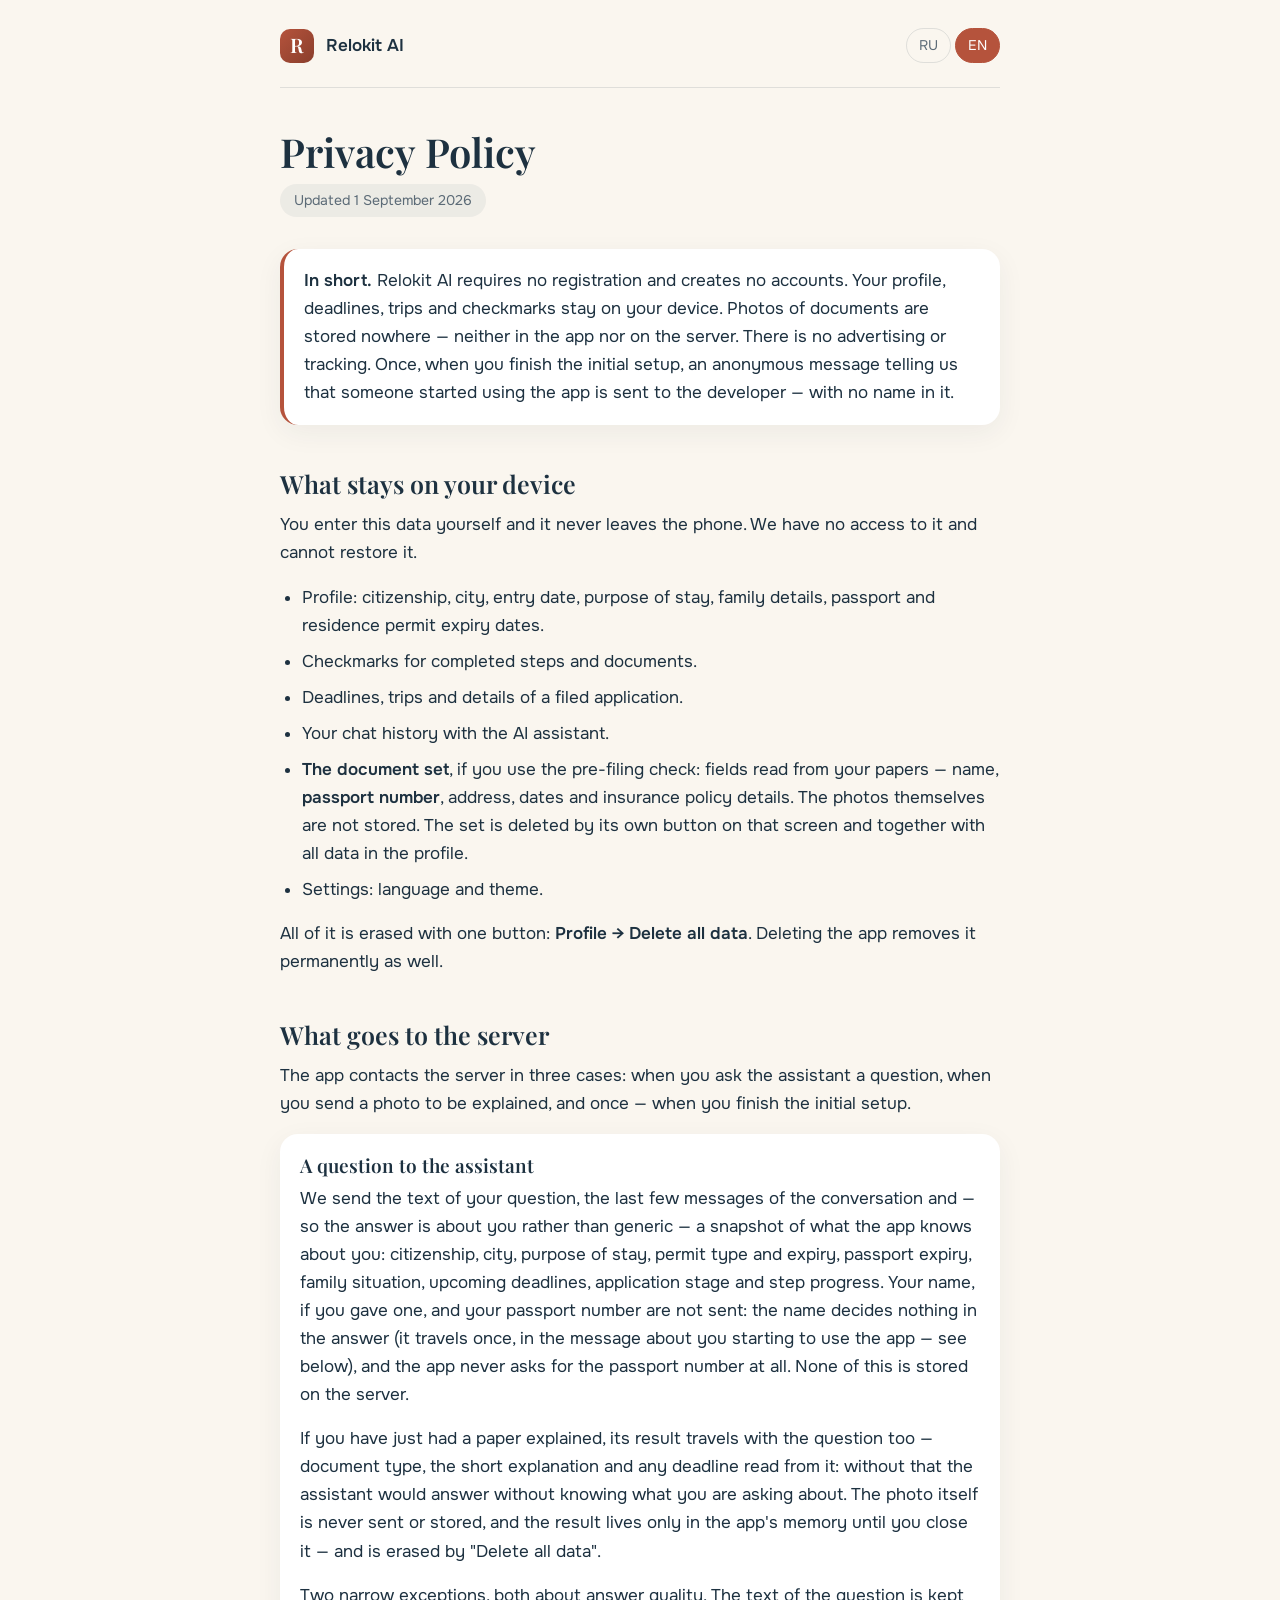
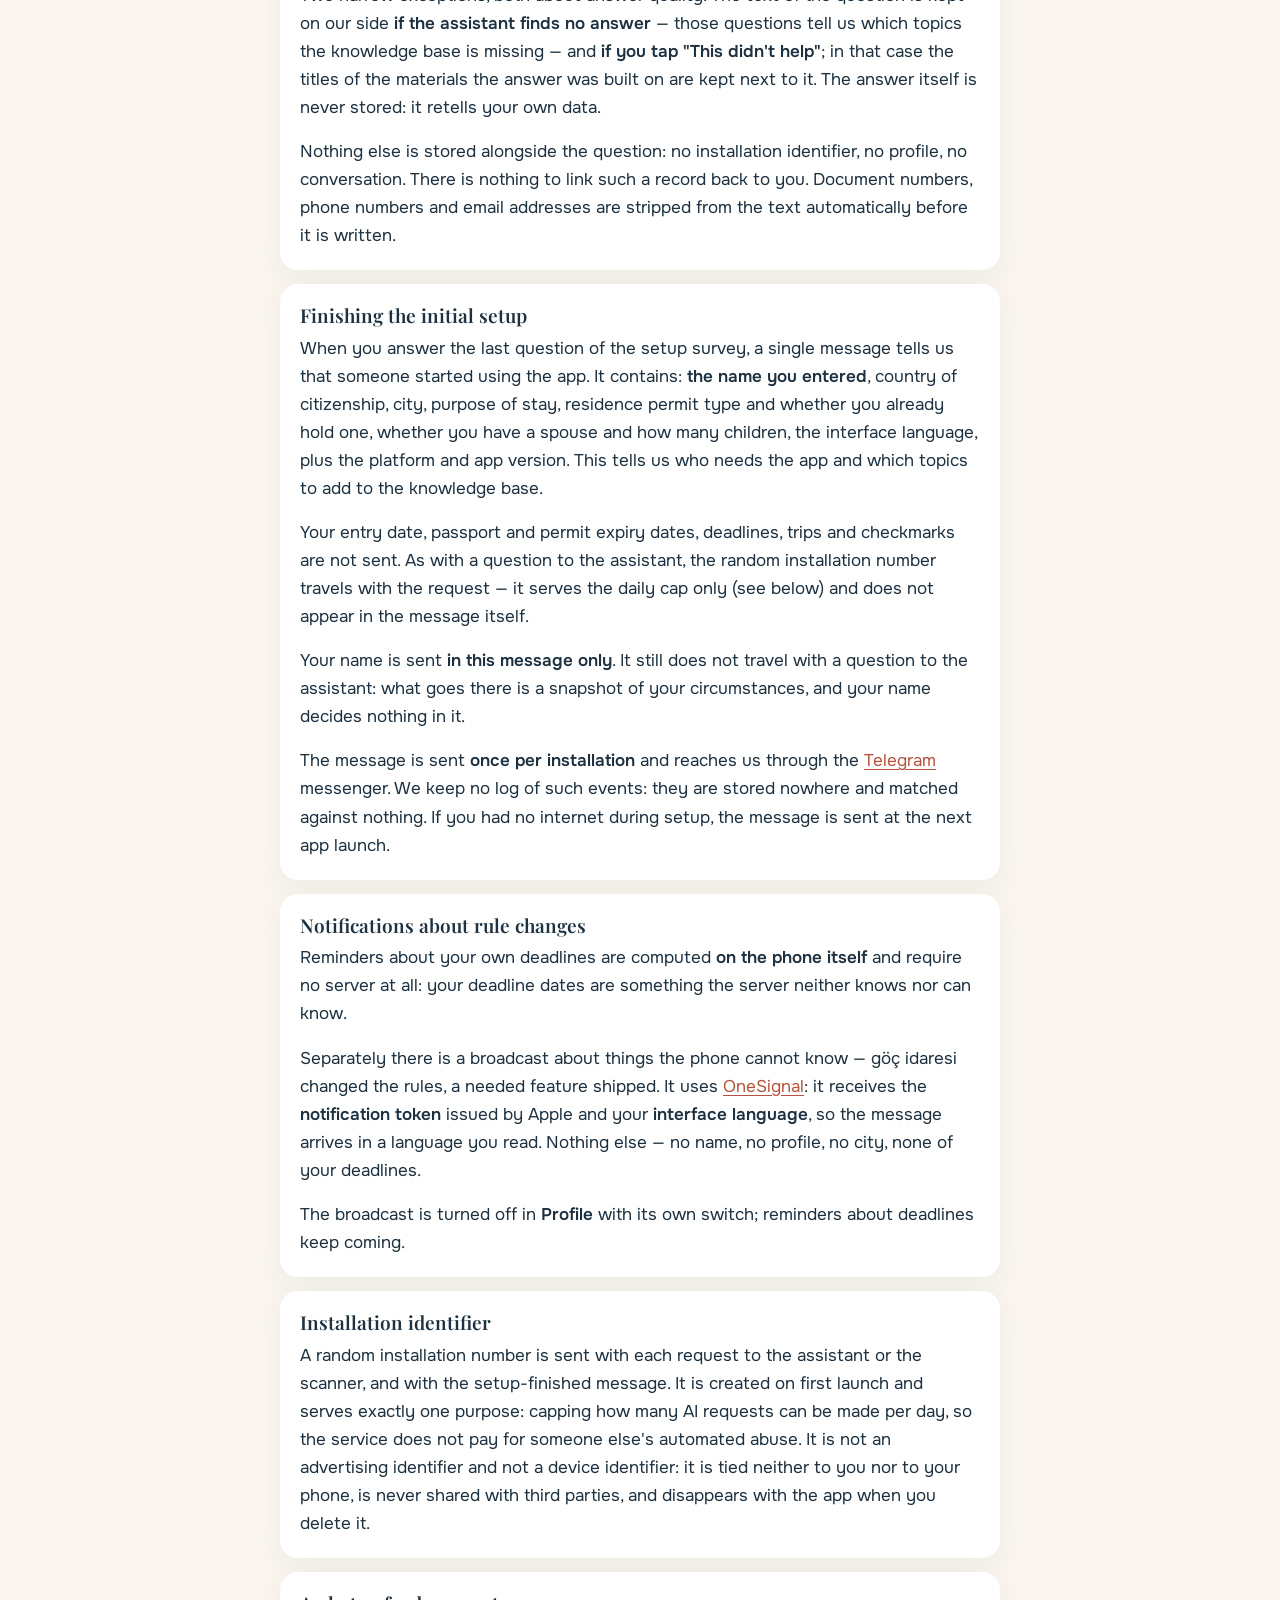
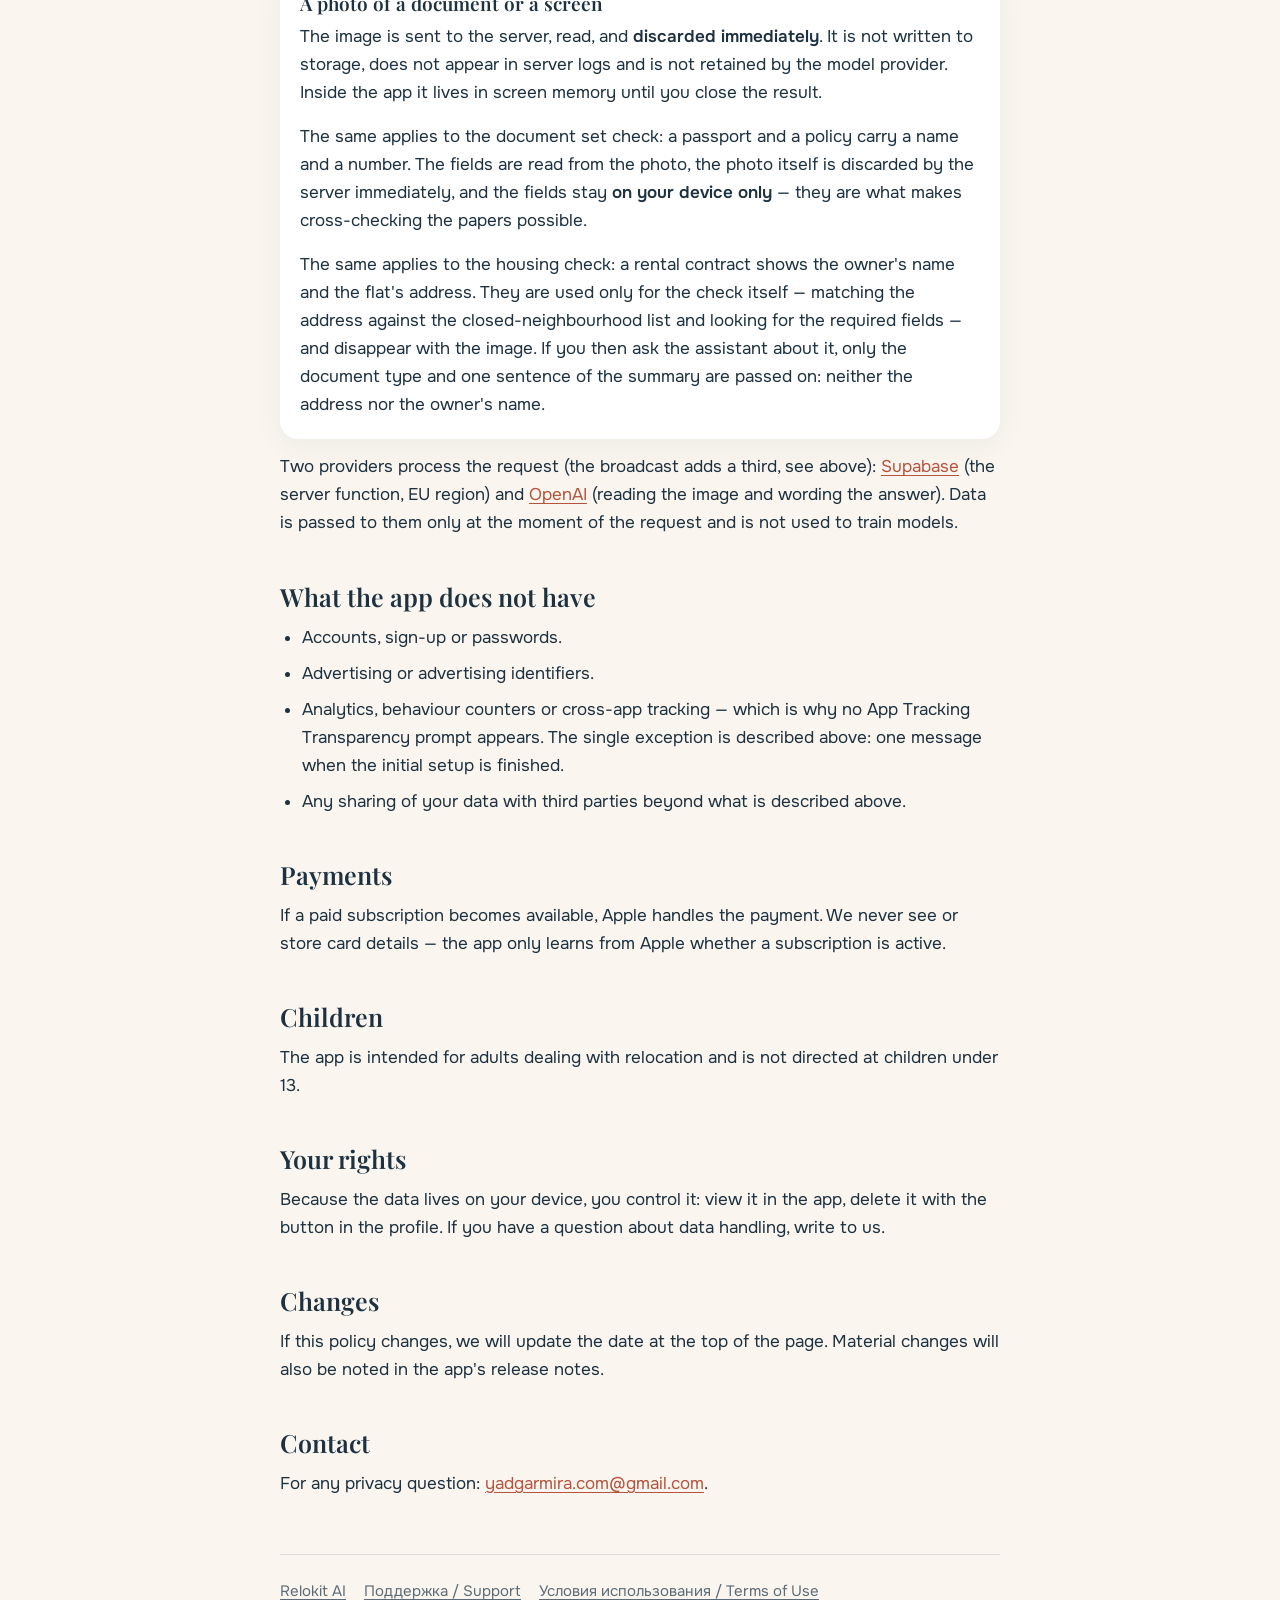
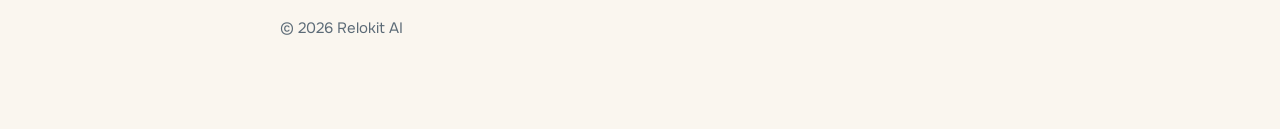
==== privacy.html @ f09b6c4a "Политика: имя уходит в уведомлении о начале пользования Имя добавлено в сообщение о новом пользовате" ====
<!doctype html>
<html lang="ru">
<head>
<meta charset="utf-8">
<meta name="viewport" content="width=device-width, initial-scale=1">
<title>Политика конфиденциальности — Relokit AI</title>
<meta name="description" content="Какие данные собирает Relokit AI, где они хранятся и что происходит с фотографиями документов.">
<meta name="theme-color" content="#b5533c">
<meta property="og:type" content="website">
<meta property="og:title" content="Политика конфиденциальности — Relokit AI">
<meta property="og:description" content="Какие данные собирает Relokit AI и что происходит с фотографиями документов.">
<meta property="og:image" content="https://mirolimdeveloper.github.io/relokit-ai/og-cover.png">
<meta name="twitter:card" content="summary_large_image">
<link rel="icon" href="favicon-32.png" sizes="32x32">
<link rel="apple-touch-icon" href="apple-touch-icon.png">
<link rel="preconnect" href="https://fonts.googleapis.com">
<link rel="preconnect" href="https://fonts.gstatic.com" crossorigin>
<link href="https://fonts.googleapis.com/css2?family=Onest:wght@400;500;600&family=Playfair+Display:wght@500;600&display=swap" rel="stylesheet">
<link rel="stylesheet" href="style.css">
</head>
<body>
<div class="wrap">

<header>
  <a class="brand" href="index.html"><span class="mark">R</span> Relokit AI</a>
  <div class="langs">
    <button type="button" data-lang="ru" aria-pressed="true">RU</button>
    <button type="button" data-lang="en" aria-pressed="false">EN</button>
  </div>
</header>

<main>

<section data-lang="ru" class="active">
  <h1>Политика конфиденциальности</h1>
  <p class="updated">Обновлено 1 сентября 2026 года</p>

  <div class="callout">
    <p><strong>Коротко.</strong> Relokit AI не требует регистрации и не заводит
    аккаунтов. Профиль, сроки, поездки и отметки хранятся только на вашем
    устройстве. Фотографии документов не сохраняются нигде — ни в приложении,
    ни на сервере. Рекламы и трекинга в приложении нет. Один раз, когда вы
    закончили первичную настройку, разработчику уходит обезличенное сообщение
    о том, что приложением начали пользоваться, — без имени.</p>
  </div>

  <h2>Что хранится на устройстве</h2>
  <p>Эти данные вы вводите сами, и они не покидают телефон. Мы не имеем к ним
  доступа и не можем их восстановить.</p>
  <ul>
    <li>Профиль: гражданство, город, дата въезда, цель пребывания, сведения о
    семье, даты окончания паспорта и вида на жительство.</li>
    <li>Отметки выполненных шагов и документов.</li>
    <li>Сроки, поездки и данные о поданном заявлении.</li>
    <li>История переписки с ИИ-ассистентом.</li>
    <li><strong>Досье для проверки комплекта документов</strong>, если вы им
    пользуетесь: поля, прочитанные с ваших бумаг, — имя, <strong>номер
    паспорта</strong>, адрес, даты и сведения о страховом полисе. Сами
    фотографии не сохраняются. Досье удаляется отдельной кнопкой на его
    экране и вместе со всеми данными в профиле.</li>
    <li>Настройки: язык и тема оформления.</li>
  </ul>
  <p>Всё это удаляется одной кнопкой: <strong>Профиль → Удалить все данные</strong>.
  Удаление приложения тоже стирает их безвозвратно.</p>

  <h2>Что уходит на сервер</h2>
  <p>Приложение обращается к серверу в трёх случаях: когда вы сами задаёте
  вопрос ассистенту, когда отправляете фотографию на разбор и один раз — когда
  заканчиваете первичную настройку.</p>

  <div class="card">
    <h3>Вопрос ассистенту</h3>
    <p>Передаются текст вопроса, несколько последних сообщений беседы и —
    чтобы ответ был про вас, а не вообще — снимок того, что приложение о вас
    знает: гражданство, город, цель пребывания, тип и срок вида на жительство,
    срок паспорта, состав семьи, ближайшие сроки, этап заявления и прогресс по
    шагам. Имя, если вы его указали, и номер паспорта не передаются:
    имя ничего не решает в ответе (оно уходит один раз — в сообщении о начале
    пользования, см. ниже), а паспорт приложение не спрашивает вовсе. Ничего
    из перечисленного на сервере не сохраняется.</p>
    <p>Если вы только что разбирали бумагу, вместе с вопросом передаётся и её
    разбор — тип документа, краткое объяснение и прочитанный срок: без этого
    ассистент отвечал бы, не зная, о чём вы спрашиваете. Сама фотография не
    передаётся и нигде не хранится, а разбор живёт только в памяти приложения
    до его закрытия и стирается кнопкой «Удалить все данные».</p>
    <p>Два узких исключения, и оба про качество ответов. Текст вопроса
    сохраняется у нас, <strong>если ассистент не нашёл ответа</strong> — по
    таким вопросам мы понимаем, каких тем не хватает в базе знаний, — и
    <strong>если вы сами нажали «Ответ не помог»</strong>; тогда рядом
    сохраняются названия материалов, на которых ответ был построен. Сам ответ
    не сохраняется никогда: он пересказывает ваши данные.</p>
    <p>Вместе с вопросом не сохраняется <em>ничего</em>: ни идентификатор
    установки, ни ваш профиль, ни беседа. Связать такую запись с вами нечем.
    Номера документов, телефоны и адреса почты вычищаются из текста
    автоматически до записи.</p>
  </div>

  <div class="card">
    <h3>Завершение первичной настройки</h3>
    <p>Когда вы отвечаете на последний вопрос опроса, нам уходит одно
    сообщение о том, что приложением начали пользоваться. В нём: <strong>имя,
    которое вы указали</strong>, страна гражданства, город, цель пребывания,
    тип вида на жительство и есть ли он уже, есть ли супруг и сколько детей,
    язык интерфейса, а также платформа и версия приложения. По этим данным мы
    понимаем, кому приложение нужно и какие темы добавлять в базу знаний.</p>
    <p>Не передаются даты въезда, окончания паспорта и вида на жительство,
    ваши сроки, поездки и отметки. Вместе с сообщением, как и при запросе к
    ассистенту, передаётся случайный номер установки — он нужен только для
    суточного ограничения (см. ниже) и в само сообщение не попадает.</p>
    <p>Имя передаётся <strong>только в этом сообщении</strong>. Вопросу
    ассистенту оно по-прежнему не сопутствует: там уходит снимок ваших
    обстоятельств, и имя в нём ничего не решает.</p>
    <p>Сообщение отправляется <strong>один раз за установку</strong> и
    доставляется нам в мессенджер
    <a href="https://telegram.org/privacy" rel="noopener">Telegram</a>. Журнала
    таких событий мы не ведём: они нигде не сохраняются и ни с чем не
    сопоставляются. Если в момент настройки интернета не было, сообщение уйдёт
    при следующем запуске приложения.</p>
  </div>

  <div class="card">
    <h3>Уведомления о смене правил</h3>
    <p>Напоминания о ваших сроках приложение считает <strong>на самом
    телефоне</strong> и никуда для этого не обращается: даты ваших дедлайнов
    сервер не знает и знать не может.</p>
    <p>Отдельно от них есть рассылка о том, чего телефон знать не может, —
    изменились правила göç idaresi, вышла нужная функция. Для неё используется
    <a href="https://onesignal.com/privacy_policy" rel="noopener">OneSignal</a>:
    ему передаётся <strong>токен уведомлений</strong>, который выдаёт Apple, и
    <strong>язык интерфейса</strong>, чтобы сообщение пришло на понятном вам
    языке. Больше ничего: ни имени, ни профиля, ни города, ни ваших сроков.</p>
    <p>Рассылка выключается в <strong>Профиле</strong> отдельным
    переключателем — напоминания о сроках при этом продолжают приходить.</p>
  </div>

  <div class="card">
    <h3>Идентификатор установки</h3>
    <p>Вместе с запросом к ассистенту или сканеру и с сообщением о завершении
    настройки передаётся случайный номер установки — он создаётся при первом запуске и нужен ровно для одного:
    ограничить число обращений к ИИ в сутки, чтобы сервис не оплачивал чужой
    автоматический перебор. Это не рекламный идентификатор и не идентификатор
    устройства: он не связан ни с вами, ни с телефоном, не передаётся третьим
    лицам и исчезает вместе с приложением при удалении.</p>
  </div>

  <div class="card">
    <h3>Фотография документа или экрана</h3>
    <p>Снимок передаётся на сервер, распознаётся и <strong>сразу
    отбрасывается</strong>. Он не записывается в хранилище, не попадает в
    журналы сервера и не сохраняется у поставщика модели. В приложении снимок
    живёт в памяти экрана до закрытия разбора.</p>
    <p>Это относится и к проверке комплекта документов: на паспорте и полисе
    напечатаны имя и номер. С фотографии считываются поля, сама она
    отбрасывается сервером сразу же, а поля остаются <strong>только на вашем
    устройстве</strong> — они нужны, чтобы сверить бумаги между собой.</p>
    <p>Это относится и к проверке жилья: на договоре аренды видны имя
    собственника и адрес квартиры. Они нужны только для самой проверки — сверки
    адреса со списком закрытых кварталов и поиска обязательных полей — и
    исчезают вместе со снимком. Ассистенту, если вы спросите его после
    проверки, передаётся лишь тип бумаги и одна фраза разбора: ни адреса, ни
    имени собственника там нет.</p>
  </div>

  <p>Обработку выполняют два поставщика (рассылка — третий, см. выше):
  <a href="https://supabase.com/privacy"
  rel="noopener">Supabase</a> (серверная функция, регион ЕС) и
  <a href="https://openai.com/policies/privacy-policy" rel="noopener">OpenAI</a>
  (распознавание и формулировка ответа). Данные передаются им только в момент
  запроса и не используются для обучения моделей.</p>

  <h2>Чего в приложении нет</h2>
  <ul>
    <li>Аккаунтов, регистрации и паролей.</li>
    <li>Рекламы и рекламных идентификаторов.</li>
    <li>Аналитики, счётчиков поведения и трекинга между приложениями — поэтому
    запрос App Tracking Transparency не показывается. Единственное исключение
    описано выше: одно сообщение о завершении первичной настройки.</li>
    <li>Передачи ваших данных третьим лицам в любых иных целях, кроме
    описанных выше.</li>
  </ul>

  <h2>Платежи</h2>
  <p>Если в приложении появится платная подписка, оплату проводит Apple.
  Реквизиты карты мы не видим и не храним — приложение получает от Apple только
  сведения о том, активна подписка или нет.</p>

  <h2>Дети</h2>
  <p>Приложение предназначено для взрослых, решающих вопросы переезда, и не
  адресовано детям младше 13 лет.</p>

  <h2>Ваши права</h2>
  <p>Поскольку данные хранятся на вашем устройстве, вы распоряжаетесь ими
  сами: посмотреть их можно в приложении, удалить — кнопкой в профиле. Если у
  вас есть вопрос об обработке данных, напишите нам.</p>

  <h2>Изменения</h2>
  <p>Если политика изменится, мы обновим дату вверху страницы. Существенные
  изменения будут отмечены в описании обновления приложения.</p>

  <h2>Связь</h2>
  <p>По любым вопросам о конфиденциальности:
  <a href="mailto:yadgarmira.com@gmail.com">yadgarmira.com@gmail.com</a>.</p>
</section>

<section data-lang="en">
  <h1>Privacy Policy</h1>
  <p class="updated">Updated 1 September 2026</p>

  <div class="callout">
    <p><strong>In short.</strong> Relokit AI requires no registration and
    creates no accounts. Your profile, deadlines, trips and checkmarks stay on
    your device. Photos of documents are stored nowhere — neither in the app nor
    on the server. There is no advertising or tracking. Once, when you finish
    the initial setup, an anonymous message telling us that someone started
    using the app is sent to the developer — with no name in it.</p>
  </div>

  <h2>What stays on your device</h2>
  <p>You enter this data yourself and it never leaves the phone. We have no
  access to it and cannot restore it.</p>
  <ul>
    <li>Profile: citizenship, city, entry date, purpose of stay, family details,
    passport and residence permit expiry dates.</li>
    <li>Checkmarks for completed steps and documents.</li>
    <li>Deadlines, trips and details of a filed application.</li>
    <li>Your chat history with the AI assistant.</li>
    <li><strong>The document set</strong>, if you use the pre-filing check:
    fields read from your papers — name, <strong>passport number</strong>,
    address, dates and insurance policy details. The photos themselves are not
    stored. The set is deleted by its own button on that screen and together
    with all data in the profile.</li>
    <li>Settings: language and theme.</li>
  </ul>
  <p>All of it is erased with one button: <strong>Profile → Delete all
  data</strong>. Deleting the app removes it permanently as well.</p>

  <h2>What goes to the server</h2>
  <p>The app contacts the server in three cases: when you ask the assistant a
  question, when you send a photo to be explained, and once — when you finish
  the initial setup.</p>

  <div class="card">
    <h3>A question to the assistant</h3>
    <p>We send the text of your question, the last few messages of the
    conversation and — so the answer is about you rather than generic — a
    snapshot of what the app knows about you: citizenship, city, purpose of
    stay, permit type and expiry, passport expiry, family situation, upcoming
    deadlines, application stage and step progress. Your name, if you gave one, and your passport
    number are not sent: the name decides nothing in the answer (it travels
    once, in the message about you starting to use the app — see below), and
    the app never asks for the passport number at all. None of this
    is stored on the server.</p>
    <p>If you have just had a paper explained, its result travels with the
    question too — document type, the short explanation and any deadline read
    from it: without that the assistant would answer without knowing what you
    are asking about. The photo itself is never sent or stored, and the result
    lives only in the app's memory until you close it — and is erased by
    "Delete all data".</p>
    <p>Two narrow exceptions, both about answer quality. The text of the
    question is kept on our side <strong>if the assistant finds no
    answer</strong> — those questions tell us which topics the knowledge base is
    missing — and <strong>if you tap "This didn't help"</strong>; in that case
    the titles of the materials the answer was built on are kept next to it. The
    answer itself is never stored: it retells your own data.</p>
    <p>Nothing else is stored alongside the question: no installation
    identifier, no profile, no conversation. There is nothing to link such a
    record back to you. Document numbers, phone numbers and email addresses are
    stripped from the text automatically before it is written.</p>
  </div>

  <div class="card">
    <h3>Finishing the initial setup</h3>
    <p>When you answer the last question of the setup survey, a single message
    tells us that someone started using the app. It contains: <strong>the name
    you entered</strong>, country of citizenship, city, purpose of stay,
    residence permit type and whether you already hold one, whether you have a
    spouse and how many children, the interface language, plus the platform and
    app version. This tells us who needs the app and which topics to add to the
    knowledge base.</p>
    <p>Your entry date, passport and permit expiry dates, deadlines, trips and
    checkmarks are not sent. As with a question to the assistant, the random
    installation number travels with the request — it serves the daily cap only
    (see below) and does not appear in the message itself.</p>
    <p>Your name is sent <strong>in this message only</strong>. It still does
    not travel with a question to the assistant: what goes there is a snapshot
    of your circumstances, and your name decides nothing in it.</p>
    <p>The message is sent <strong>once per installation</strong> and reaches us
    through the <a href="https://telegram.org/privacy" rel="noopener">Telegram</a>
    messenger. We keep no log of such events: they are stored nowhere and
    matched against nothing. If you had no internet during setup, the message is
    sent at the next app launch.</p>
  </div>

  <div class="card">
    <h3>Notifications about rule changes</h3>
    <p>Reminders about your own deadlines are computed <strong>on the phone
    itself</strong> and require no server at all: your deadline dates are
    something the server neither knows nor can know.</p>
    <p>Separately there is a broadcast about things the phone cannot know — göç
    idaresi changed the rules, a needed feature shipped. It uses
    <a href="https://onesignal.com/privacy_policy" rel="noopener">OneSignal</a>:
    it receives the <strong>notification token</strong> issued by Apple and your
    <strong>interface language</strong>, so the message arrives in a language you
    read. Nothing else — no name, no profile, no city, none of your
    deadlines.</p>
    <p>The broadcast is turned off in <strong>Profile</strong> with its own
    switch; reminders about deadlines keep coming.</p>
  </div>

  <div class="card">
    <h3>Installation identifier</h3>
    <p>A random installation number is sent with each request to the assistant
    or the scanner, and with the setup-finished message. It is created on first launch and serves exactly one
    purpose: capping how many AI requests can be made per day, so the service
    does not pay for someone else's automated abuse. It is not an advertising
    identifier and not a device identifier: it is tied neither to you nor to
    your phone, is never shared with third parties, and disappears with the app
    when you delete it.</p>
  </div>

  <div class="card">
    <h3>A photo of a document or a screen</h3>
    <p>The image is sent to the server, read, and <strong>discarded
    immediately</strong>. It is not written to storage, does not appear in
    server logs and is not retained by the model provider. Inside the app it
    lives in screen memory until you close the result.</p>
    <p>The same applies to the document set check: a passport and a policy
    carry a name and a number. The fields are read from the photo, the photo
    itself is discarded by the server immediately, and the fields stay
    <strong>on your device only</strong> — they are what makes cross-checking
    the papers possible.</p>
    <p>The same applies to the housing check: a rental contract shows the
    owner's name and the flat's address. They are used only for the check
    itself — matching the address against the closed-neighbourhood list and
    looking for the required fields — and disappear with the image. If you then
    ask the assistant about it, only the document type and one sentence of the
    summary are passed on: neither the address nor the owner's name.</p>
  </div>

  <p>Two providers process the request (the broadcast adds a third, see above):
  <a href="https://supabase.com/privacy" rel="noopener">Supabase</a> (the server
  function, EU region) and
  <a href="https://openai.com/policies/privacy-policy" rel="noopener">OpenAI</a>
  (reading the image and wording the answer). Data is passed to them only at the
  moment of the request and is not used to train models.</p>

  <h2>What the app does not have</h2>
  <ul>
    <li>Accounts, sign-up or passwords.</li>
    <li>Advertising or advertising identifiers.</li>
    <li>Analytics, behaviour counters or cross-app tracking — which is why no
    App Tracking Transparency prompt appears. The single exception is described
    above: one message when the initial setup is finished.</li>
    <li>Any sharing of your data with third parties beyond what is described
    above.</li>
  </ul>

  <h2>Payments</h2>
  <p>If a paid subscription becomes available, Apple handles the payment. We
  never see or store card details — the app only learns from Apple whether a
  subscription is active.</p>

  <h2>Children</h2>
  <p>The app is intended for adults dealing with relocation and is not directed
  at children under 13.</p>

  <h2>Your rights</h2>
  <p>Because the data lives on your device, you control it: view it in the app,
  delete it with the button in the profile. If you have a question about data
  handling, write to us.</p>

  <h2>Changes</h2>
  <p>If this policy changes, we will update the date at the top of the page.
  Material changes will also be noted in the app's release notes.</p>

  <h2>Contact</h2>
  <p>For any privacy question:
  <a href="mailto:yadgarmira.com@gmail.com">yadgarmira.com@gmail.com</a>.</p>
</section>

</main>

<footer>
  <div class="nav-links">
    <a href="index.html">Relokit AI</a>
    <a href="support.html">Поддержка / Support</a>
    <a href="terms.html">Условия использования / Terms of Use</a>
  </div>
  <p>© 2026 Relokit AI</p>
</footer>

</div>
<script src="lang.js"></script>
</body>
</html>
---- style.css ----
/* Тот же язык, что в приложении: болюсный красный, песочный фон, антиква в
   заголовках и гротеск в тексте. Страницы юридические, поэтому вся работа
   дизайна здесь — про читаемость длинного текста, а не про украшения. */

:root {
  --bole: #b5533c;
  --bole-dark: #8a3e2c;
  --turquoise: #2a9d8f;
  --sand: #faf6ef;
  --surface: #ffffff;
  --ink: #1d3140;
  --ink-muted: #5c6b77;
  --line: rgba(29, 49, 64, 0.12);
  --radius: 18px;
}

@media (prefers-color-scheme: dark) {
  :root {
    --sand: #161719;
    --surface: #1e2023;
    --ink: #ece7e0;
    --ink-muted: #9aa3ab;
    --line: rgba(236, 231, 224, 0.14);
    --bole: #c9694f;
  }
}

* { box-sizing: border-box; }

html {
  -webkit-text-size-adjust: 100%;
  /* Синий блик Safari по тапу спорит с болюсным акцентом — заменяем своим. */
  -webkit-tap-highlight-color: color-mix(in srgb, var(--bole) 14%, transparent);
}

/* Боковые поля — не константа: в ландшафте на iPhone вырез съедает край
   экрана, и текст уходит под него. env() шире 20px только там, где вырез есть. */
body {
  margin: 0;
  padding-top: 0;
  padding-bottom: 72px;
  padding-left: max(20px, env(safe-area-inset-left));
  padding-right: max(20px, env(safe-area-inset-right));
  background: var(--sand);
  color: var(--ink);
  font-family: Onest, -apple-system, BlinkMacSystemFont, "Segoe UI", system-ui,
    sans-serif;
  font-size: 17px;
  line-height: 1.65;
  -webkit-font-smoothing: antialiased;
}

.wrap { max-width: 720px; margin: 0 auto; }

/* Шапка: марка слева, переключатель языка справа. */
header {
  display: flex;
  align-items: center;
  justify-content: space-between;
  gap: 16px;
  padding: 20px 0 18px;
  border-bottom: 1px solid var(--line);
  margin-bottom: 28px;
}

@media (min-width: 700px) {
  header { padding: 28px 0 24px; margin-bottom: 40px; }
}

.brand {
  display: inline-flex;
  align-items: center;
  gap: 12px;
  color: inherit;
  text-decoration: none;
  font-weight: 600;
}

.mark {
  width: 34px;
  height: 34px;
  border-radius: 10px;
  background: linear-gradient(135deg, var(--bole), var(--bole-dark));
  color: #fff;
  display: grid;
  place-items: center;
  font-family: "Playfair Display", Georgia, serif;
  font-size: 20px;
  line-height: 1;
  padding-bottom: 2px;
}

.langs { display: flex; gap: 4px; }

.langs button {
  border: 1px solid var(--line);
  background: transparent;
  color: var(--ink-muted);
  font: inherit;
  font-size: 14px;
  padding: 5px 12px;
  border-radius: 20px;
  cursor: pointer;
}

.langs button[aria-pressed="true"] {
  background: var(--bole);
  border-color: var(--bole);
  color: #fff;
}

/* Пальцем в пилюлю высотой 28px не попасть — на тач-экранах поднимаем область
   нажатия до минимума Apple. Мышью размер тот же, что был. */
@media (pointer: coarse) {
  .langs button { min-height: 44px; padding-left: 16px; padding-right: 16px; }
}

h1, h2, h3 {
  font-family: "Playfair Display", Georgia, serif;
  font-weight: 600;
  line-height: 1.2;
  color: var(--ink);
}

h1 { font-size: clamp(30px, 6vw, 40px); margin: 0 0 8px; }
h2 { font-size: clamp(21px, 4vw, 25px); margin: 34px 0 12px; }
h3 { font-size: 19px; margin: 24px 0 8px; }

@media (min-width: 700px) {
  h2 { margin: 44px 0 12px; }
  h3 { margin: 28px 0 8px; }
}

img { max-width: 100%; }

.updated {
  color: var(--ink-muted);
  font-size: 15px;
  margin: 0 0 32px;
}

/* На документах дата обновления — то, что ищут первым: выделяем её чипом,
   но приглушённым, чтобы она не спорила с заголовком. */
main > section > .updated:first-of-type {
  display: inline-block;
  background: color-mix(in srgb, var(--ink) 6%, transparent);
  border-radius: 999px;
  padding: 5px 14px;
  font-size: 14px;
}

.landing main > section > .updated:first-of-type { background: none; padding: 0; }

p { margin: 0 0 16px; }

a { color: var(--bole); text-underline-offset: 3px; }

ul { margin: 0 0 16px; padding-left: 22px; }
li { margin-bottom: 8px; }

strong { font-weight: 600; }

/* Врезка для того, что человек должен унести с собой, даже не дочитав. */
.callout {
  background: var(--surface);
  border-left: 4px solid var(--bole);
  border-radius: var(--radius);
  padding: 18px 20px;
  margin: 0 0 28px;
  box-shadow: 0 8px 28px rgba(29, 49, 64, 0.06);
}

.callout.calm { border-left-color: var(--turquoise); }

.callout p:last-child { margin-bottom: 0; }

.card {
  background: var(--surface);
  border-radius: var(--radius);
  padding: 20px;
  margin: 0 0 14px;
  box-shadow: 0 8px 28px rgba(29, 49, 64, 0.06);
}

.card h3 { margin-top: 0; }

.card p:last-child, .card ul:last-child { margin-bottom: 0; }

table {
  width: 100%;
  border-collapse: collapse;
  margin: 0 0 20px;
  font-size: 16px;
}

th, td {
  text-align: left;
  padding: 12px 10px;
  border-bottom: 1px solid var(--line);
  vertical-align: top;
}

th { color: var(--ink-muted); font-weight: 600; font-size: 14px; }

.scroll { overflow-x: auto; }

footer {
  margin-top: 40px;
  padding-top: 24px;
  border-top: 1px solid var(--line);
  color: var(--ink-muted);
  font-size: 15px;
}

footer a { color: var(--ink-muted); }

.nav-links { display: flex; flex-wrap: wrap; gap: 18px; margin-bottom: 12px; }

@media (min-width: 700px) { footer { margin-top: 56px; } }

/* Ссылки нижней навигации на телефоне идут в столбик и попадают под палец. */
@media (pointer: coarse) {
  .nav-links { gap: 10px 18px; }
  .nav-links a { padding: 6px 0; }
}

/* Второй язык прячется целиком: параллельные колонки на телефоне читать
   невозможно, а переключатель понятен без объяснений.

   Селектор именно `section[data-lang]`, а не `[data-lang]`: тот же атрибут
   висит на кнопках переключателя, и общее правило прятало кнопку неактивного
   языка — то есть переключиться было нечем. */
section[data-lang] { display: none; }
section[data-lang].active { display: block; }
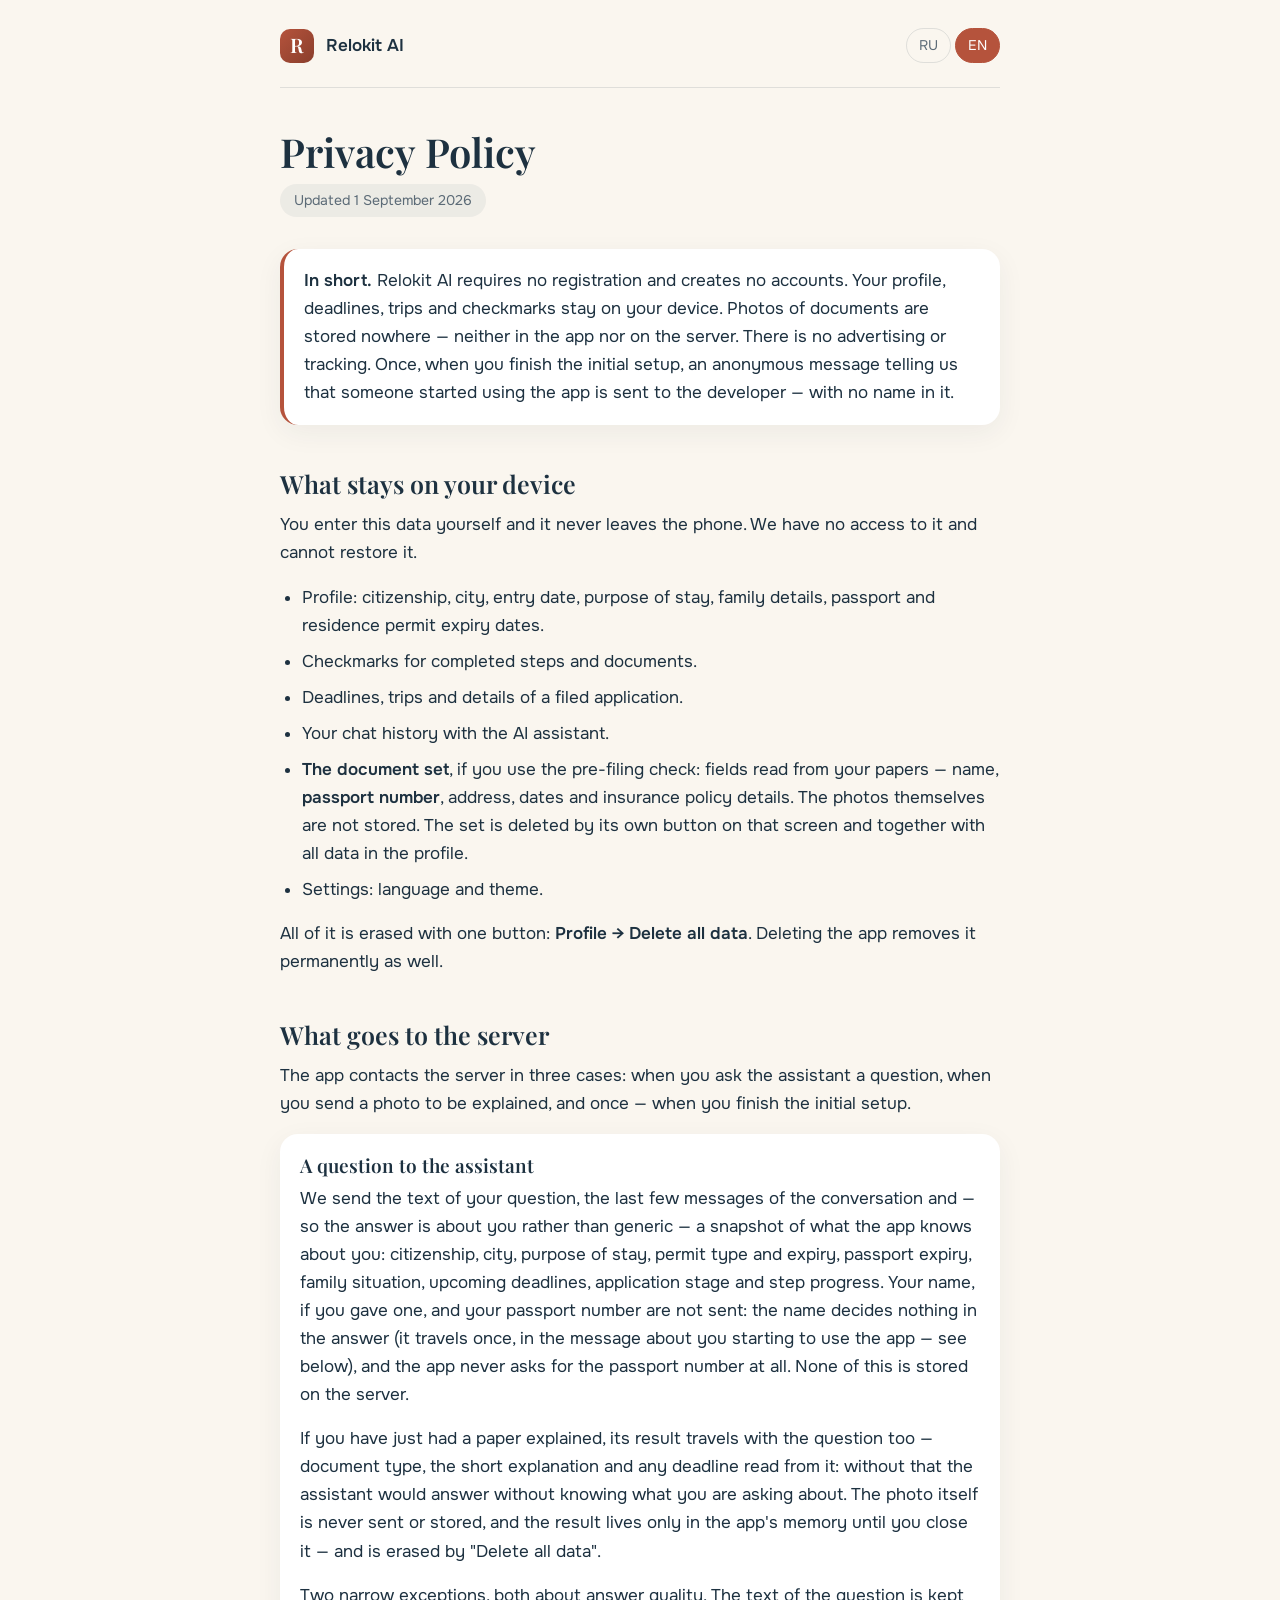
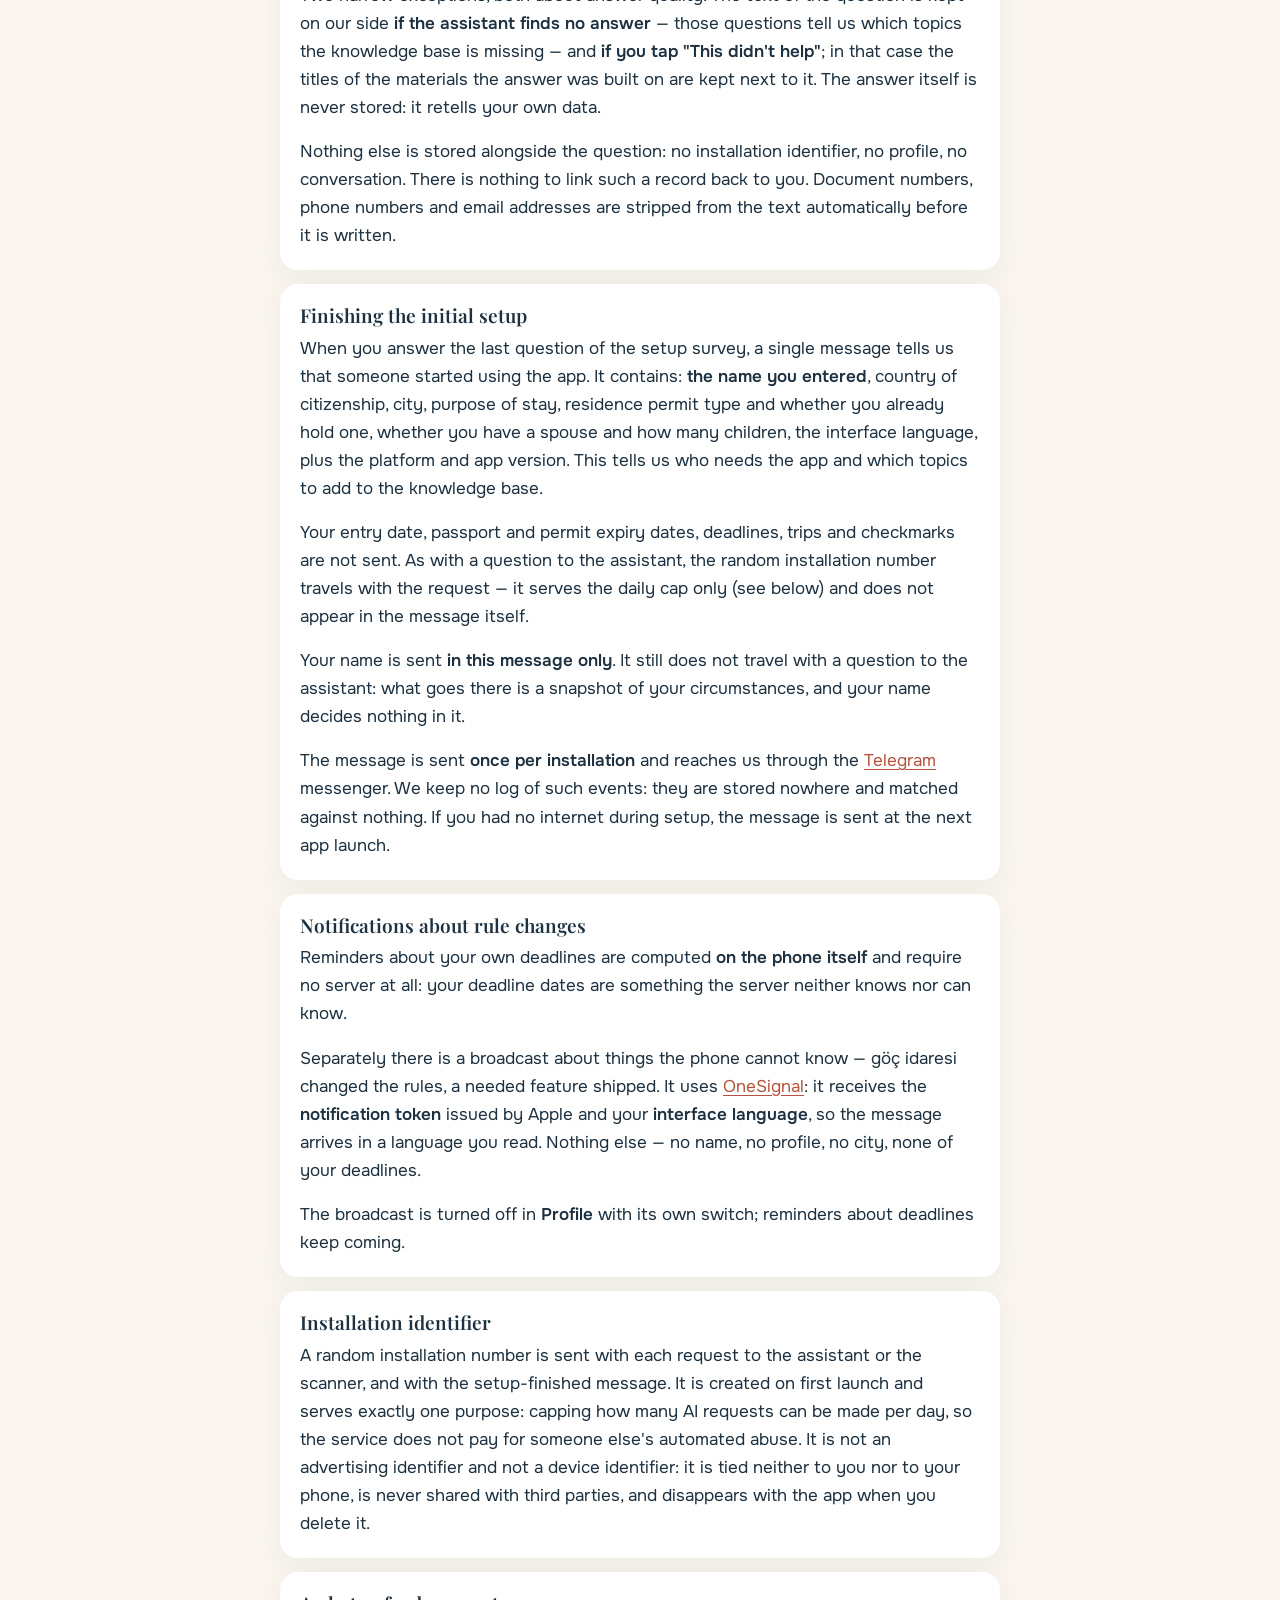
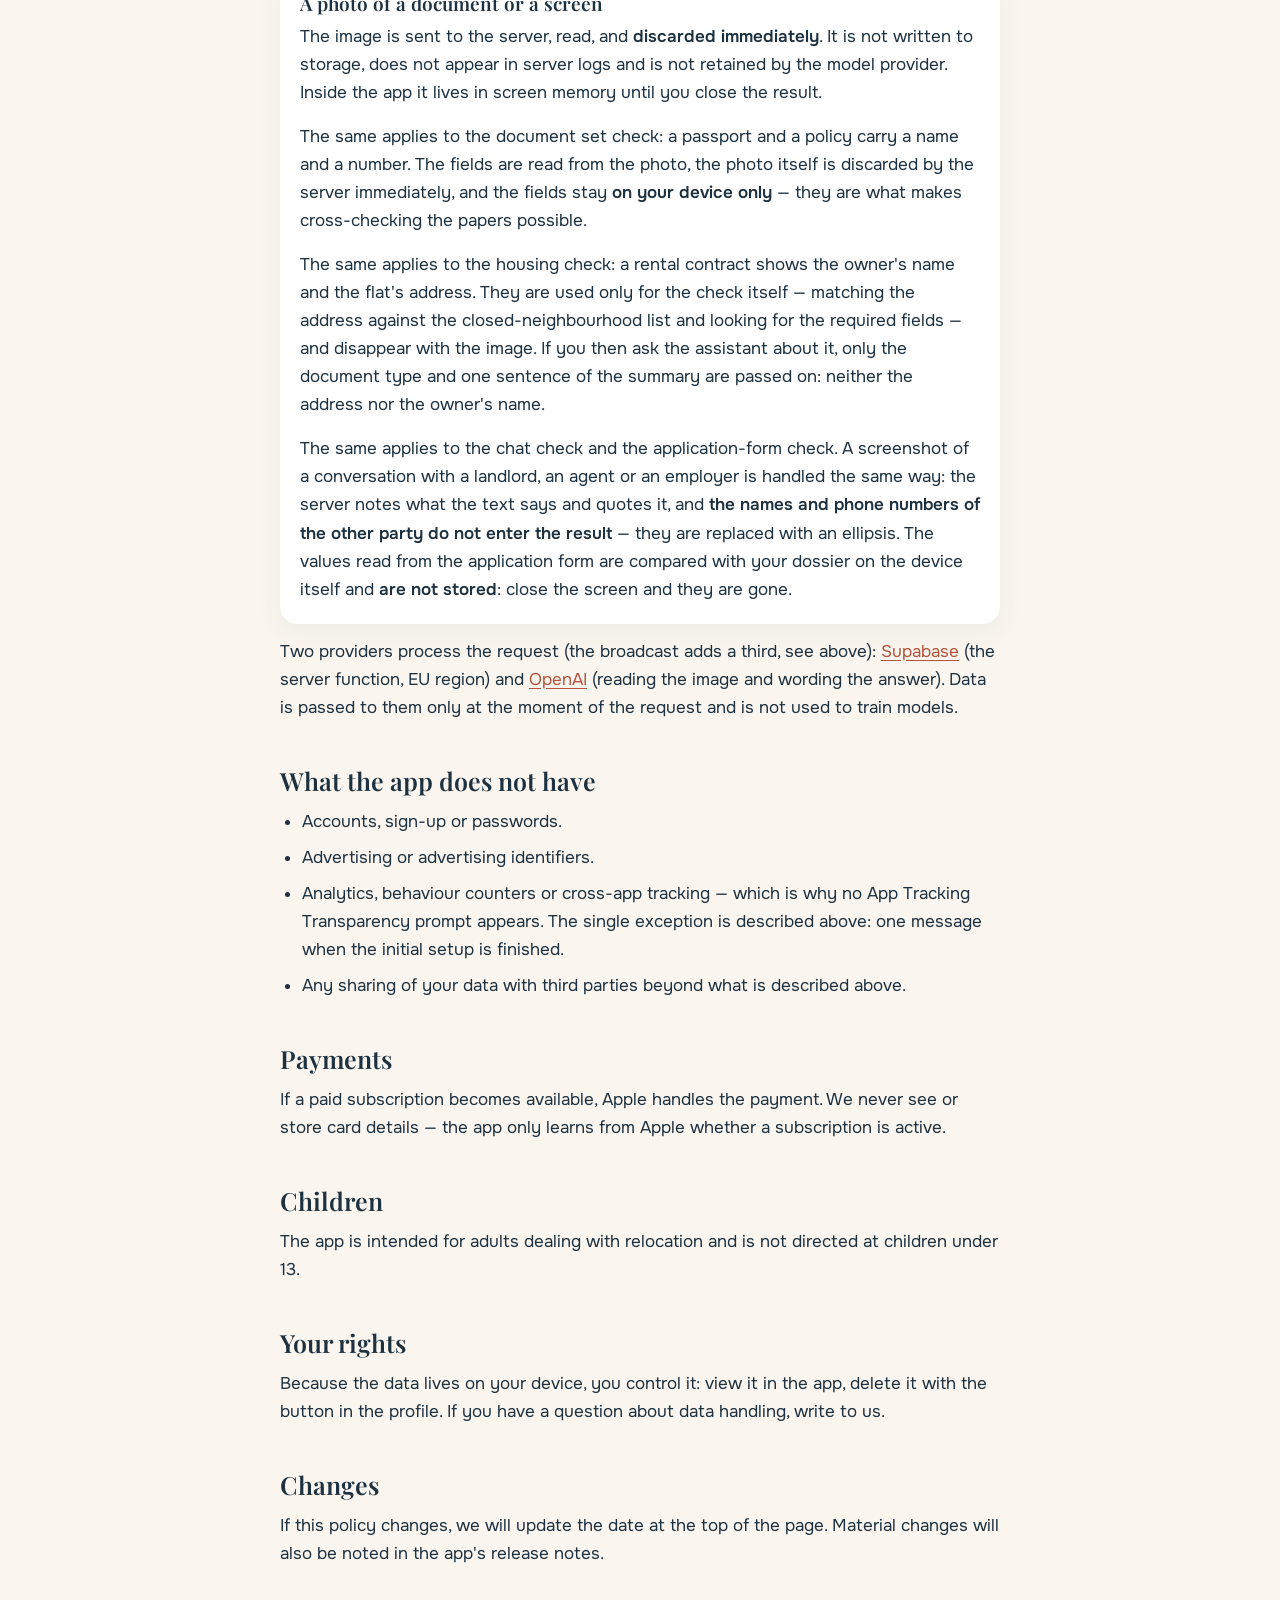
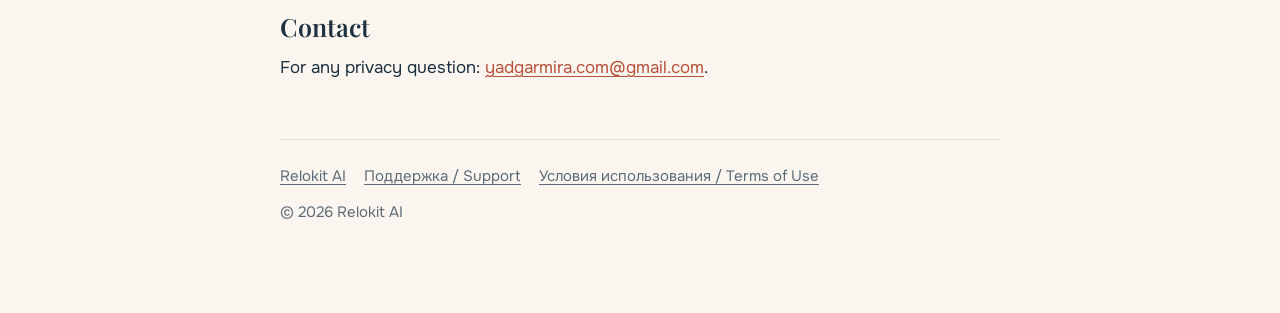
==== commit 2a701ed6: "Политика: скриншоты переписки и значения бланка e-ikamet Co-Authored-By: Claude Fable 5.1 <noreply@a" ====
--- a/privacy.html
+++ b/privacy.html
@@ -159,6 +159,13 @@
     исчезают вместе со снимком. Ассистенту, если вы спросите его после
     проверки, передаётся лишь тип бумаги и одна фраза разбора: ни адреса, ни
     имени собственника там нет.</p>
+    <p>Это относится и к разбору переписки и к проверке заполненного бланка
+    заявления. Снимок экрана переписки с хозяином, агентом или работодателем
+    обрабатывается так же: сервер отмечает, что в тексте сказано, и приводит
+    цитаты, а <strong>имена и телефоны собеседников в ответ не попадают</strong>
+    — они заменяются многоточием. Значения полей бланка сверяются с вашим досье
+    прямо на устройстве и <strong>не сохраняются</strong>: закрыли экран — их
+    нет.</p>
   </div>
 
   <p>Обработку выполняют два поставщика (рассылка — третий, см. выше):
@@ -335,6 +342,14 @@
     looking for the required fields — and disappear with the image. If you then
     ask the assistant about it, only the document type and one sentence of the
     summary are passed on: neither the address nor the owner's name.</p>
+    <p>The same applies to the chat check and the application-form check. A
+    screenshot of a conversation with a landlord, an agent or an employer is
+    handled the same way: the server notes what the text says and quotes it,
+    and <strong>the names and phone numbers of the other party do not enter
+    the result</strong> — they are replaced with an ellipsis. The values read
+    from the application form are compared with your dossier on the device
+    itself and <strong>are not stored</strong>: close the screen and they are
+    gone.</p>
   </div>
 
   <p>Two providers process the request (the broadcast adds a third, see above):
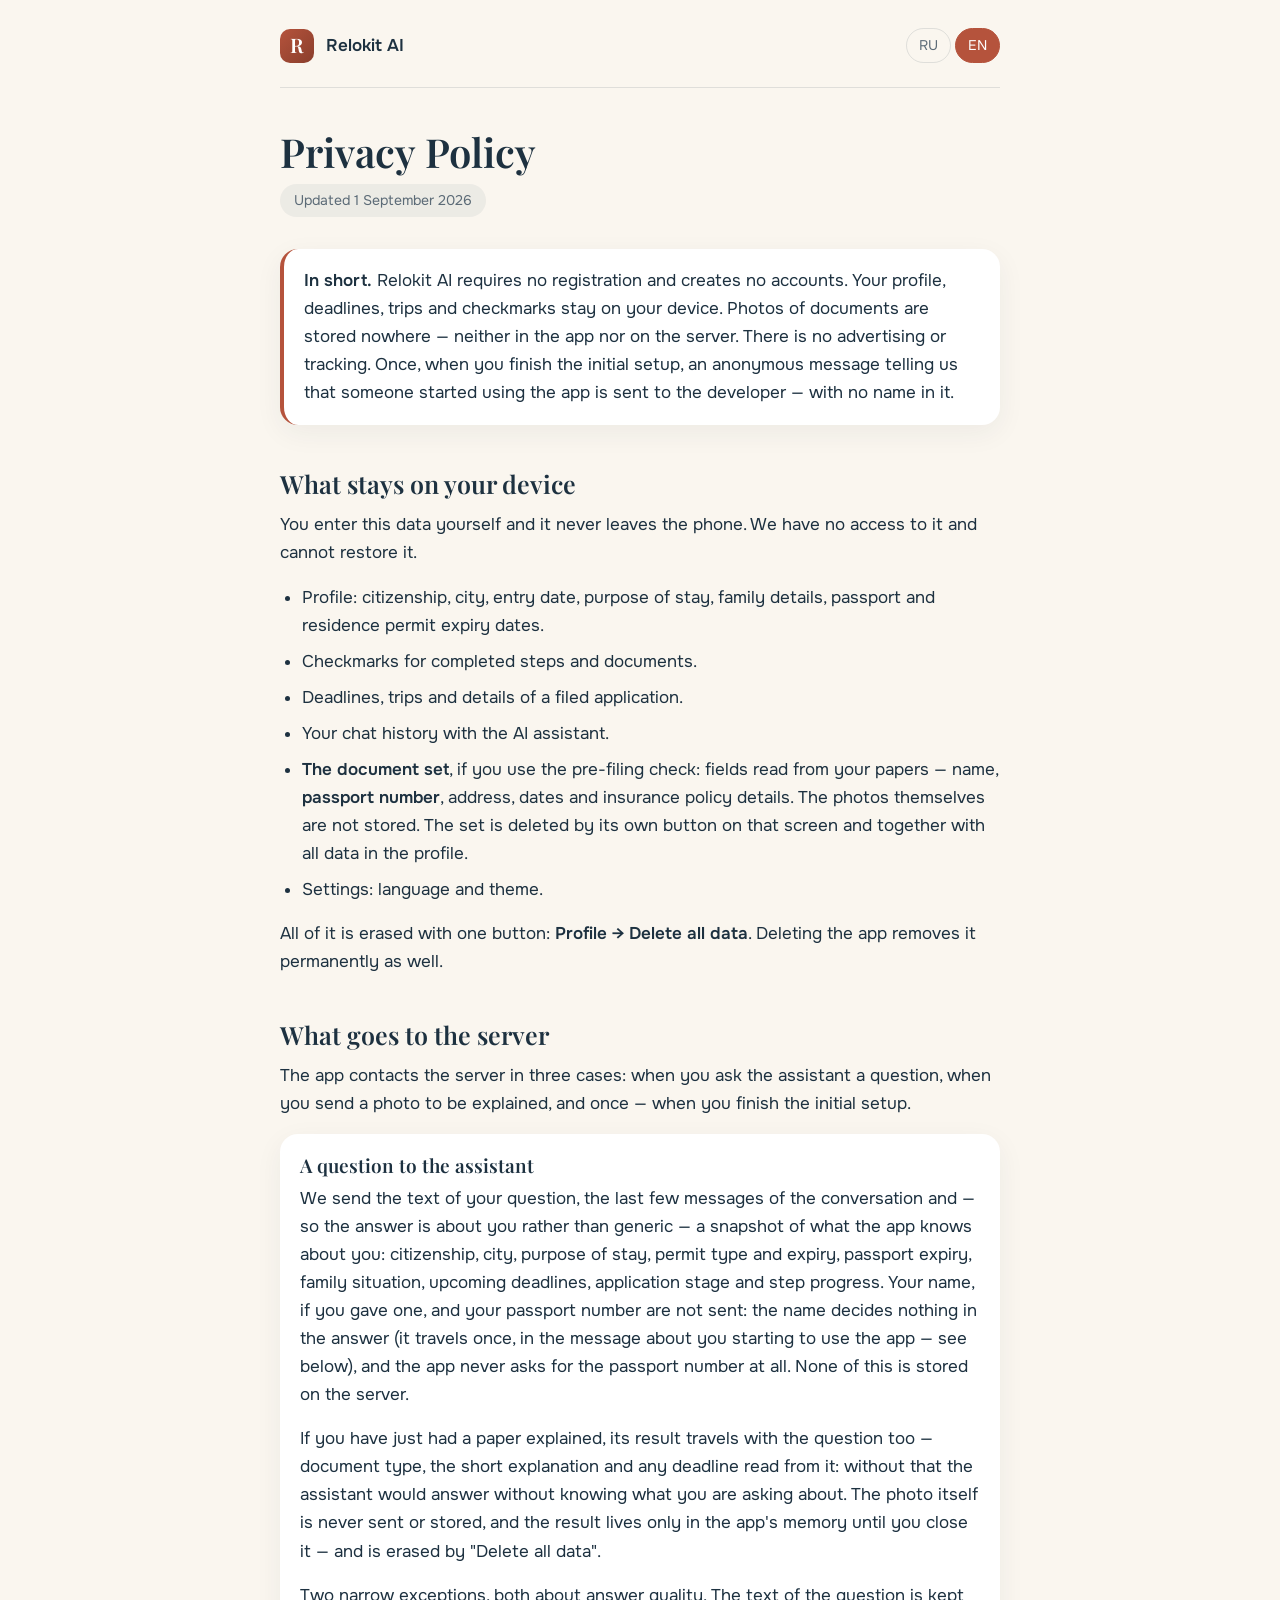
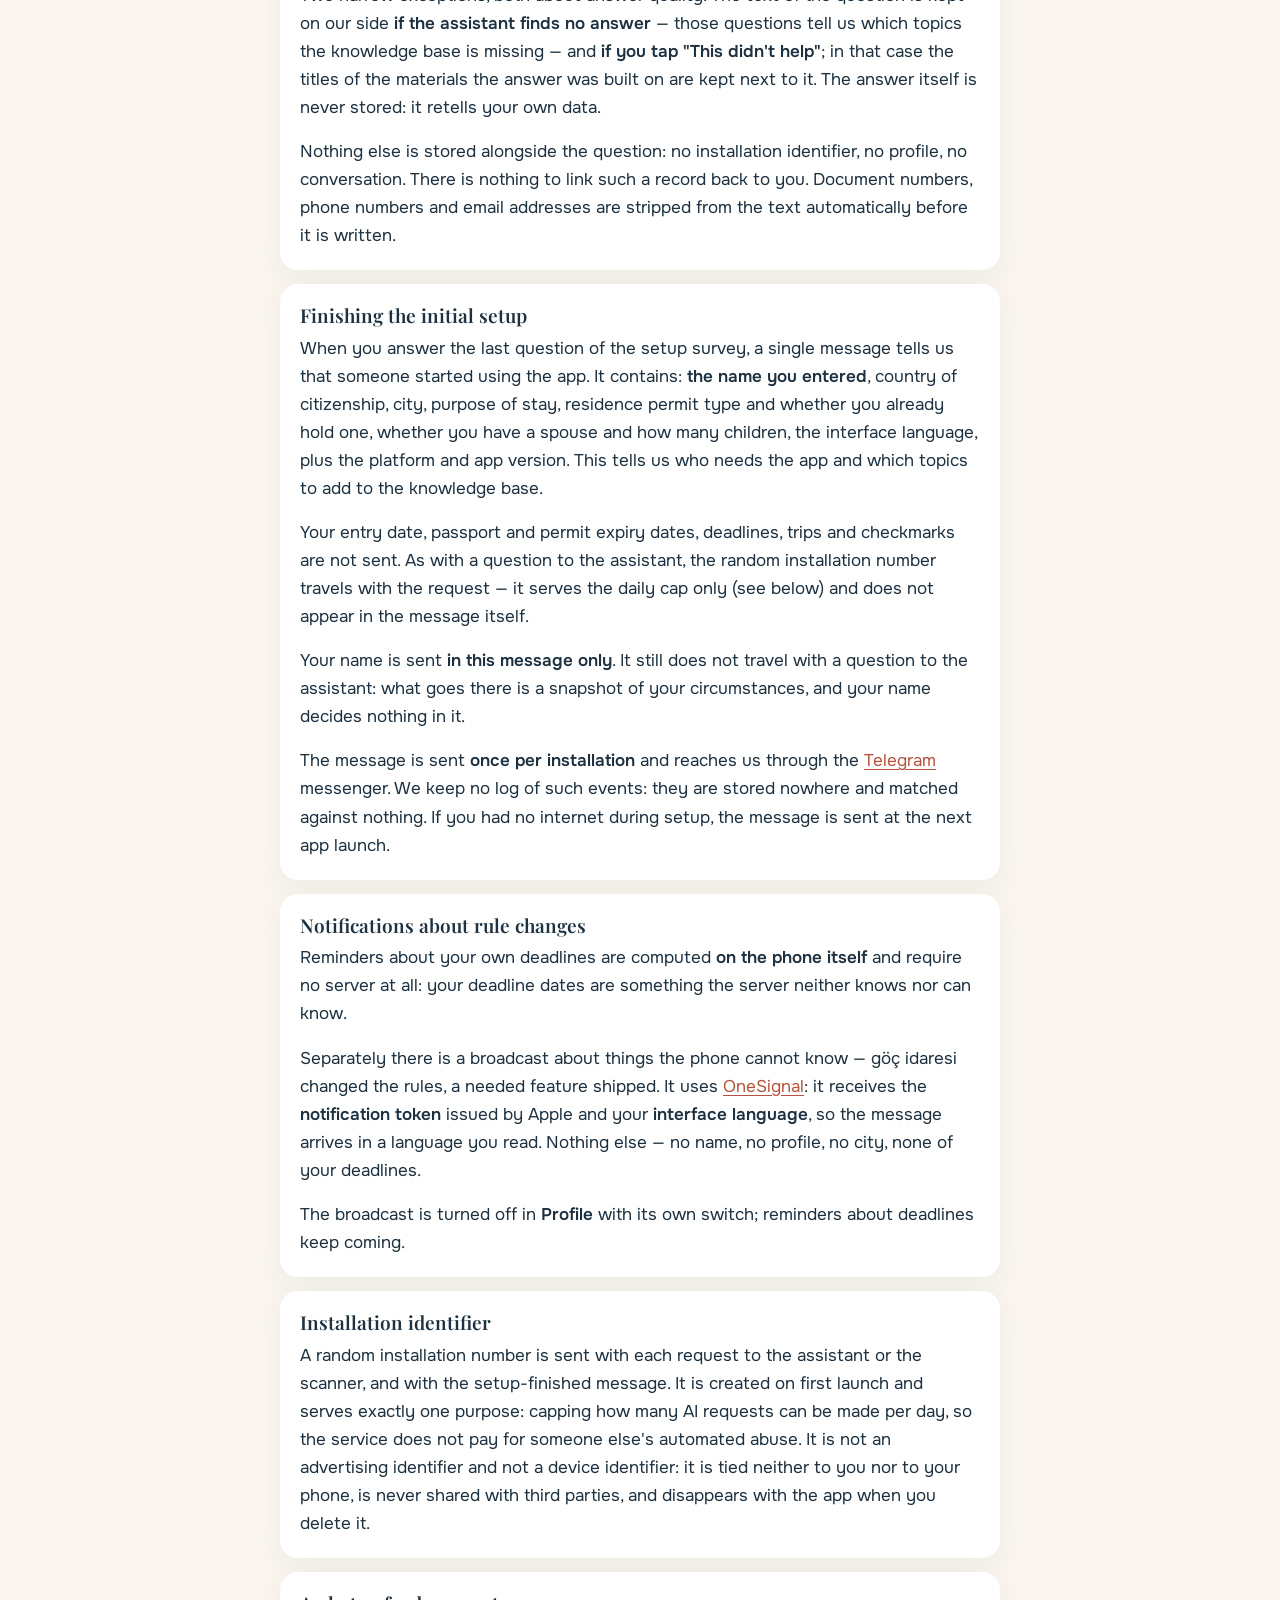
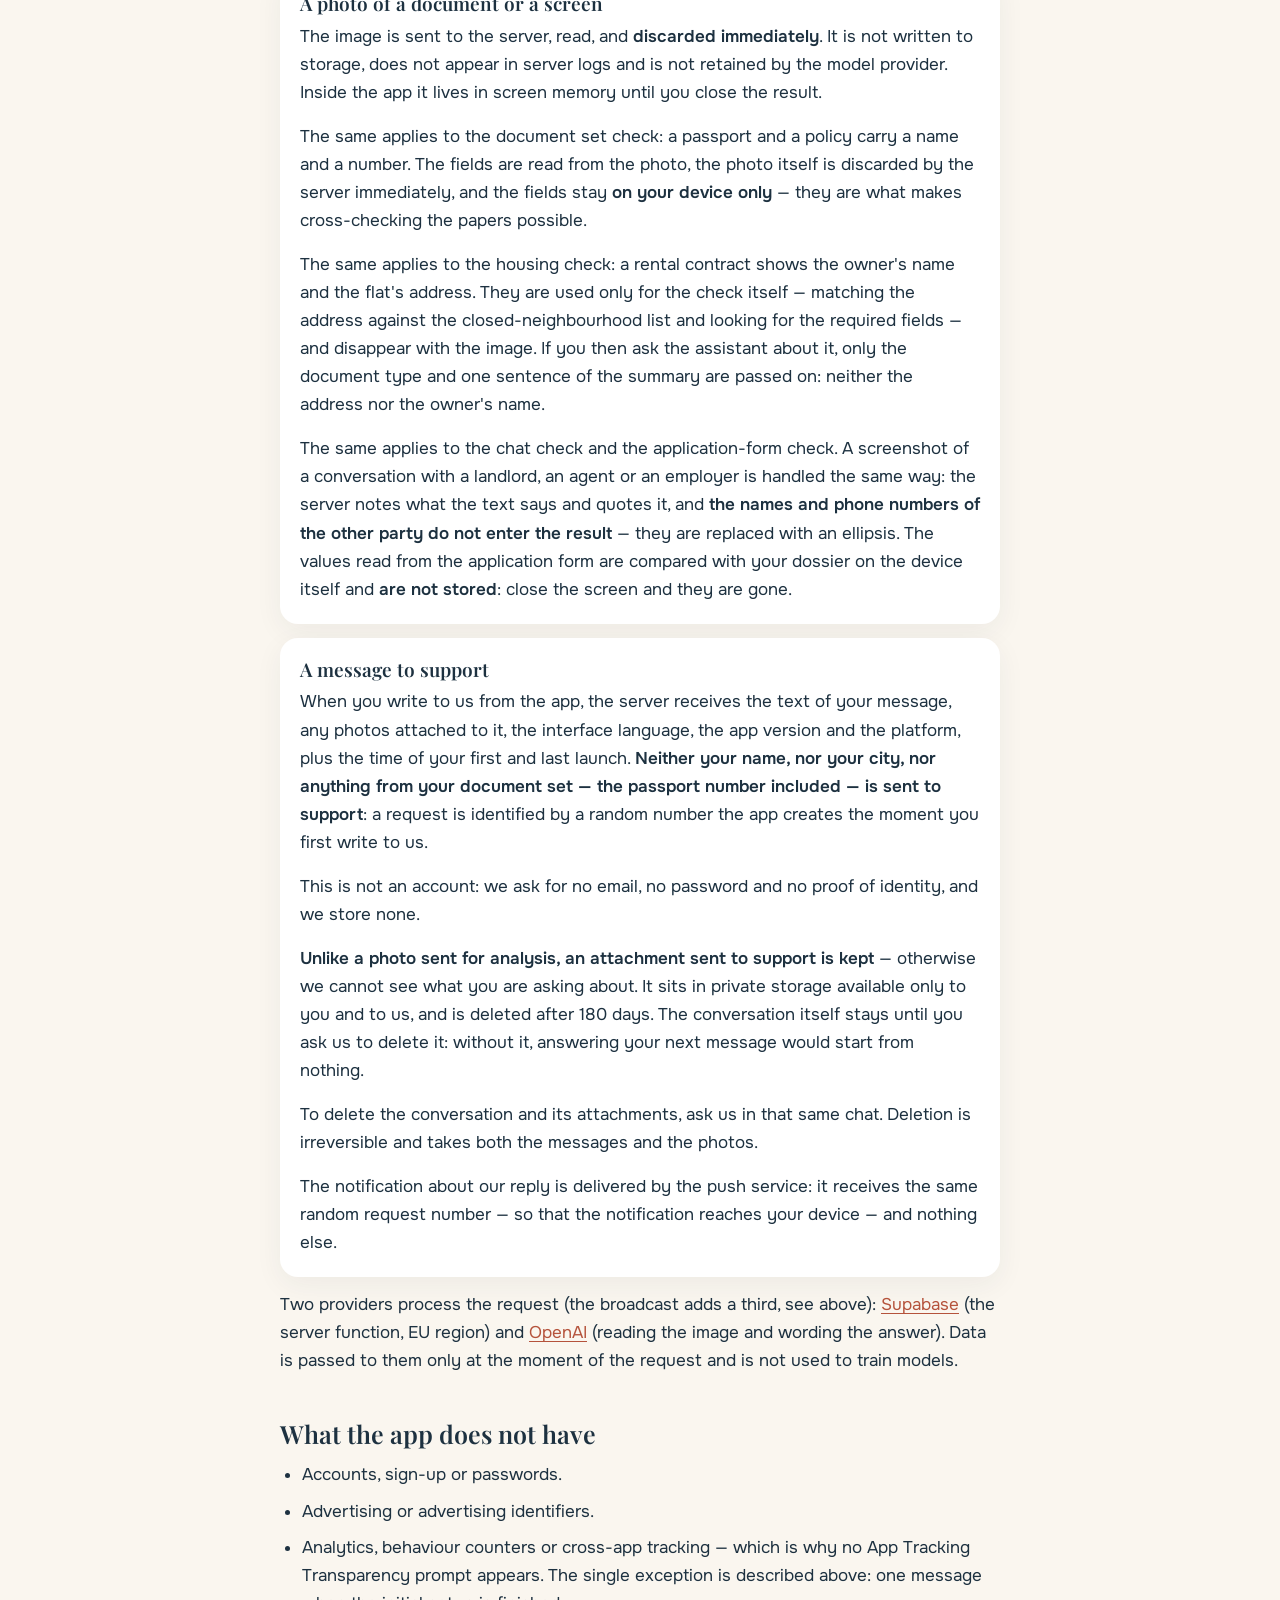
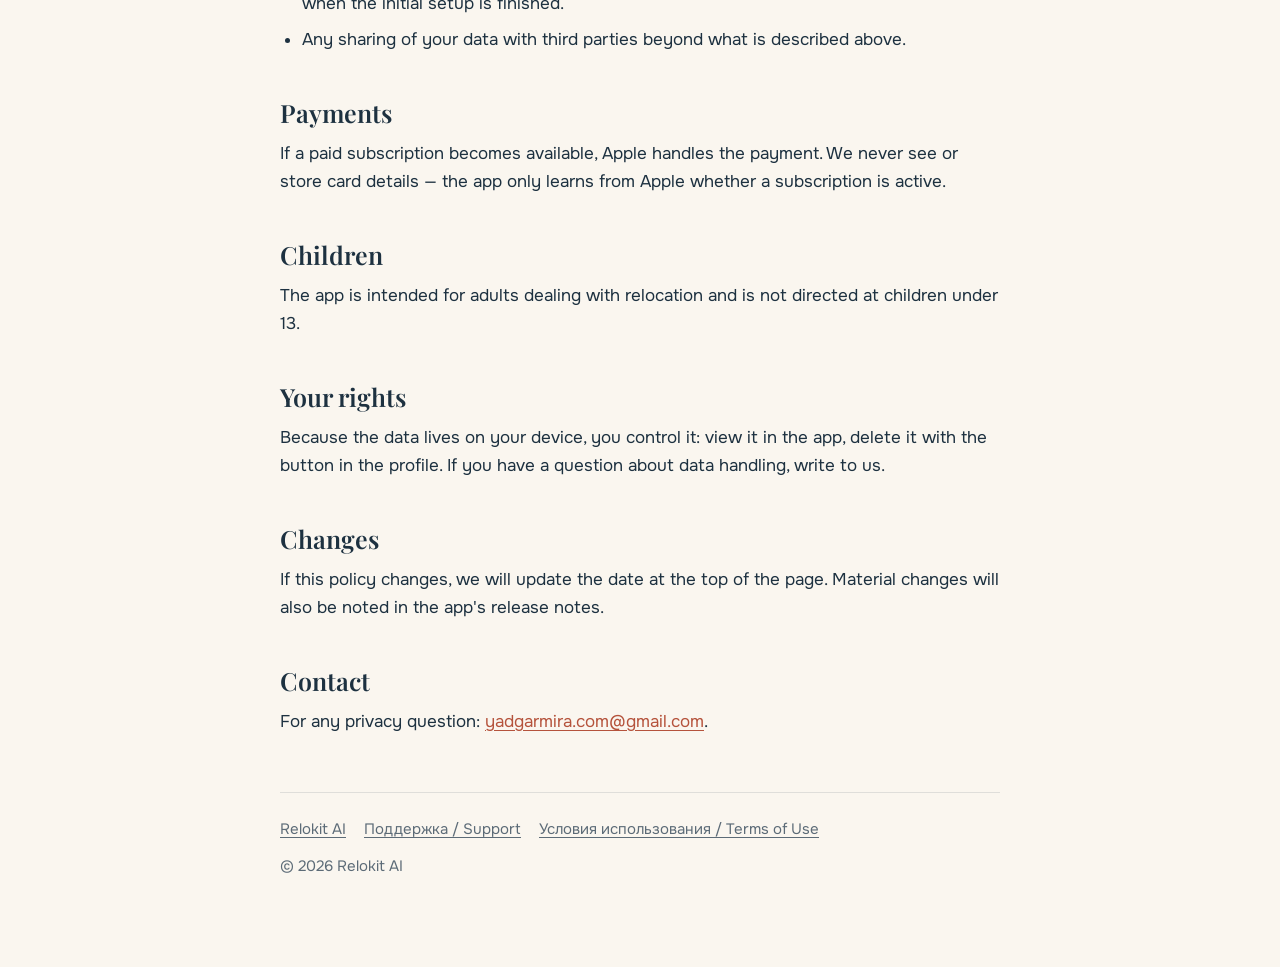
==== commit 45eaac56: "Политика: что уходит в поддержку и что остаётся на 180 дней В обе языковые секции добавлен раздел о " ====
--- a/privacy.html
+++ b/privacy.html
@@ -166,6 +166,28 @@
     — они заменяются многоточием. Значения полей бланка сверяются с вашим досье
     прямо на устройстве и <strong>не сохраняются</strong>: закрыли экран — их
     нет.</p>
+  </div>
+
+  <div class="card">
+    <h3>Сообщение в поддержку</h3>
+    <p>Если вы пишете нам из приложения, на сервер уходит текст сообщения,
+    приложенные к нему фотографии, язык интерфейса, версия приложения и
+    платформа, а также время первого и последнего запуска. <strong>Ни имени, ни
+    города, ни данных досье — включая номер паспорта — в поддержку не
+    передаётся</strong>: обращение опознаётся случайным номером, который
+    приложение заводит в момент, когда вы пишете нам впервые.</p>
+    <p>Это не учётная запись: ни почты, ни пароля, ни подтверждения личности мы
+    не просим и не храним.</p>
+    <p><strong>Вложение в поддержку, в отличие от разбора по фото,
+    сохраняется</strong> — иначе мы не увидим, о чём идёт речь. Оно лежит в
+    закрытом хранилище, доступном только вам и нам, и удаляется через 180 дней.
+    Сама переписка остаётся, пока вы не попросите её удалить: без неё ответ на
+    ваше следующее сообщение пришлось бы собирать с нуля.</p>
+    <p>Чтобы удалить переписку и вложения, напишите нам об этом в том же чате.
+    Удаление необратимо и уносит и сообщения, и фотографии.</p>
+    <p>Уведомление о нашем ответе доставляет служба рассылок: ей передаётся тот
+    же случайный номер обращения — чтобы уведомление пришло на ваше устройство,
+    — и ничего больше.</p>
   </div>
 
   <p>Обработку выполняют два поставщика (рассылка — третий, см. выше):
@@ -352,6 +374,29 @@
     gone.</p>
   </div>
 
+  <div class="card">
+    <h3>A message to support</h3>
+    <p>When you write to us from the app, the server receives the text of your
+    message, any photos attached to it, the interface language, the app version
+    and the platform, plus the time of your first and last launch.
+    <strong>Neither your name, nor your city, nor anything from your document
+    set — the passport number included — is sent to support</strong>: a request
+    is identified by a random number the app creates the moment you first write
+    to us.</p>
+    <p>This is not an account: we ask for no email, no password and no proof of
+    identity, and we store none.</p>
+    <p><strong>Unlike a photo sent for analysis, an attachment sent to support
+    is kept</strong> — otherwise we cannot see what you are asking about. It sits
+    in private storage available only to you and to us, and is deleted after 180
+    days. The conversation itself stays until you ask us to delete it: without
+    it, answering your next message would start from nothing.</p>
+    <p>To delete the conversation and its attachments, ask us in that same chat.
+    Deletion is irreversible and takes both the messages and the photos.</p>
+    <p>The notification about our reply is delivered by the push service: it
+    receives the same random request number — so that the notification reaches
+    your device — and nothing else.</p>
+  </div>
+
   <p>Two providers process the request (the broadcast adds a third, see above):
   <a href="https://supabase.com/privacy" rel="noopener">Supabase</a> (the server
   function, EU region) and
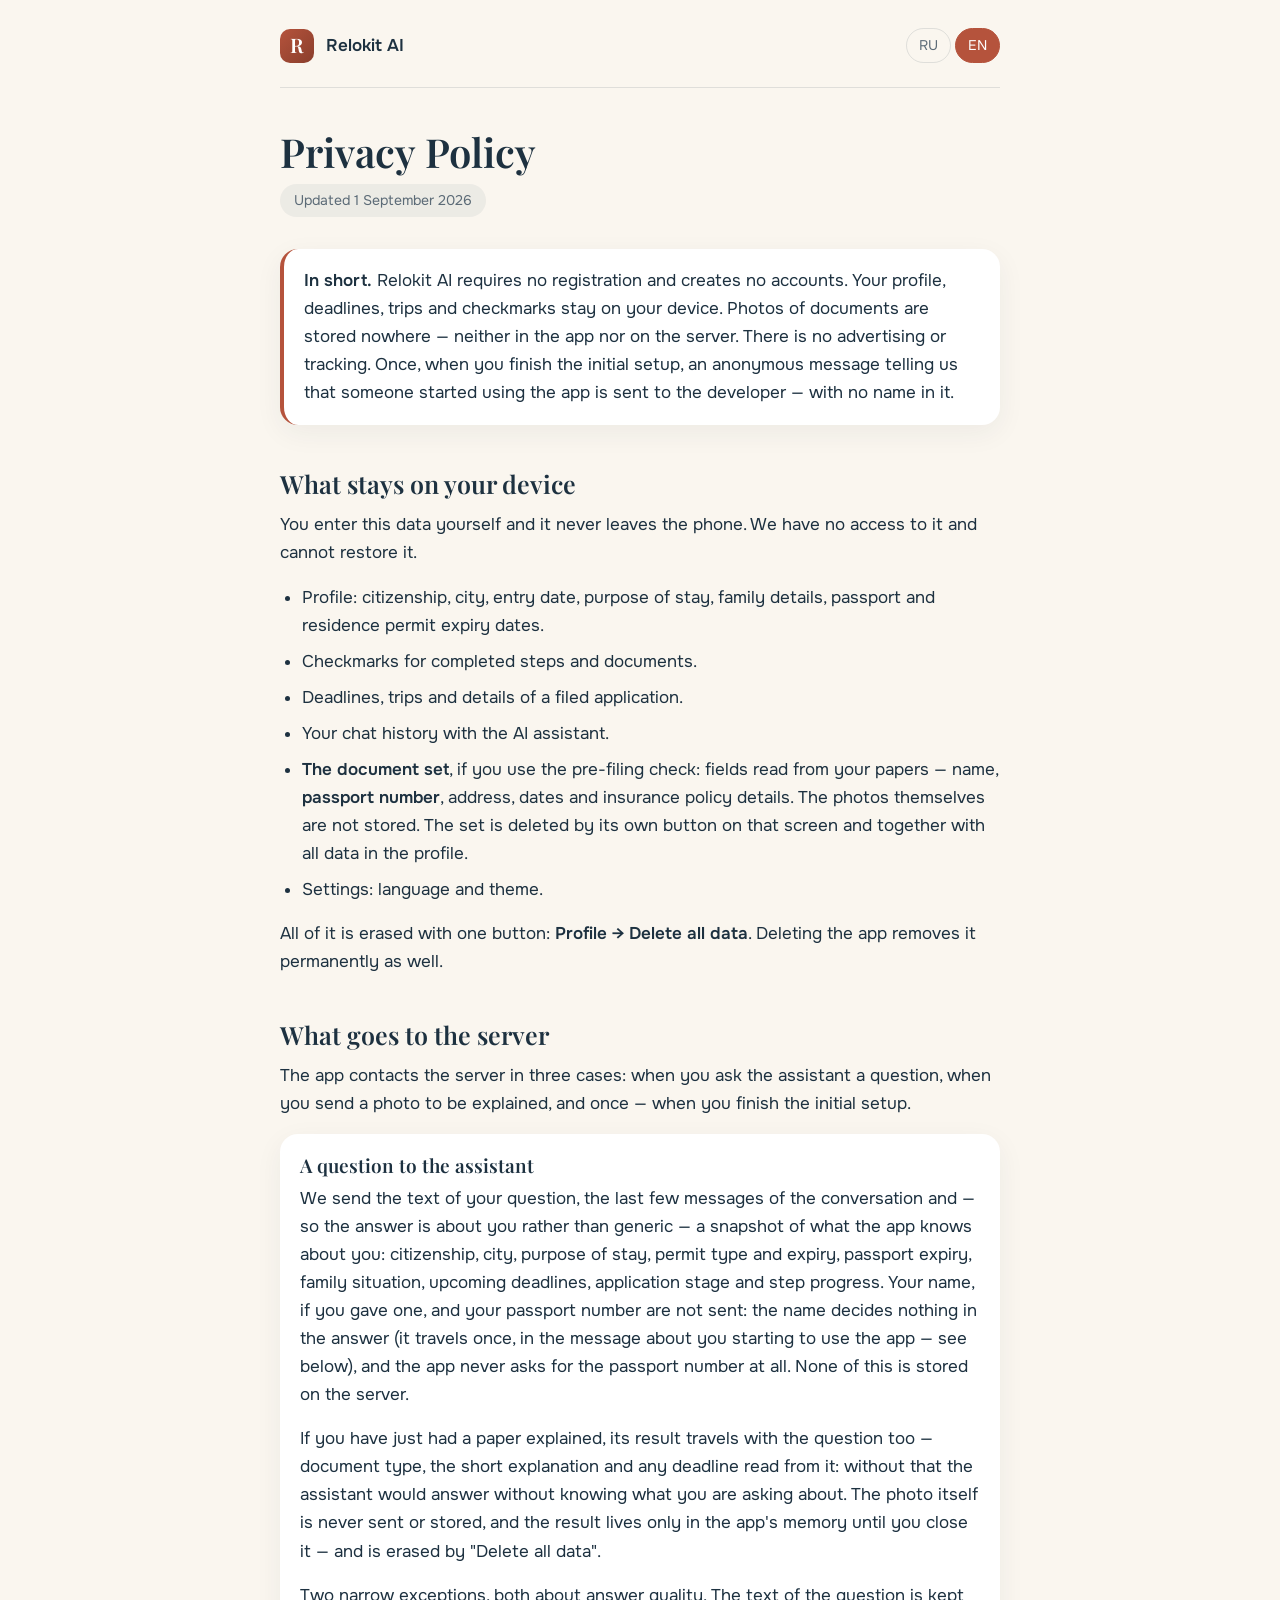
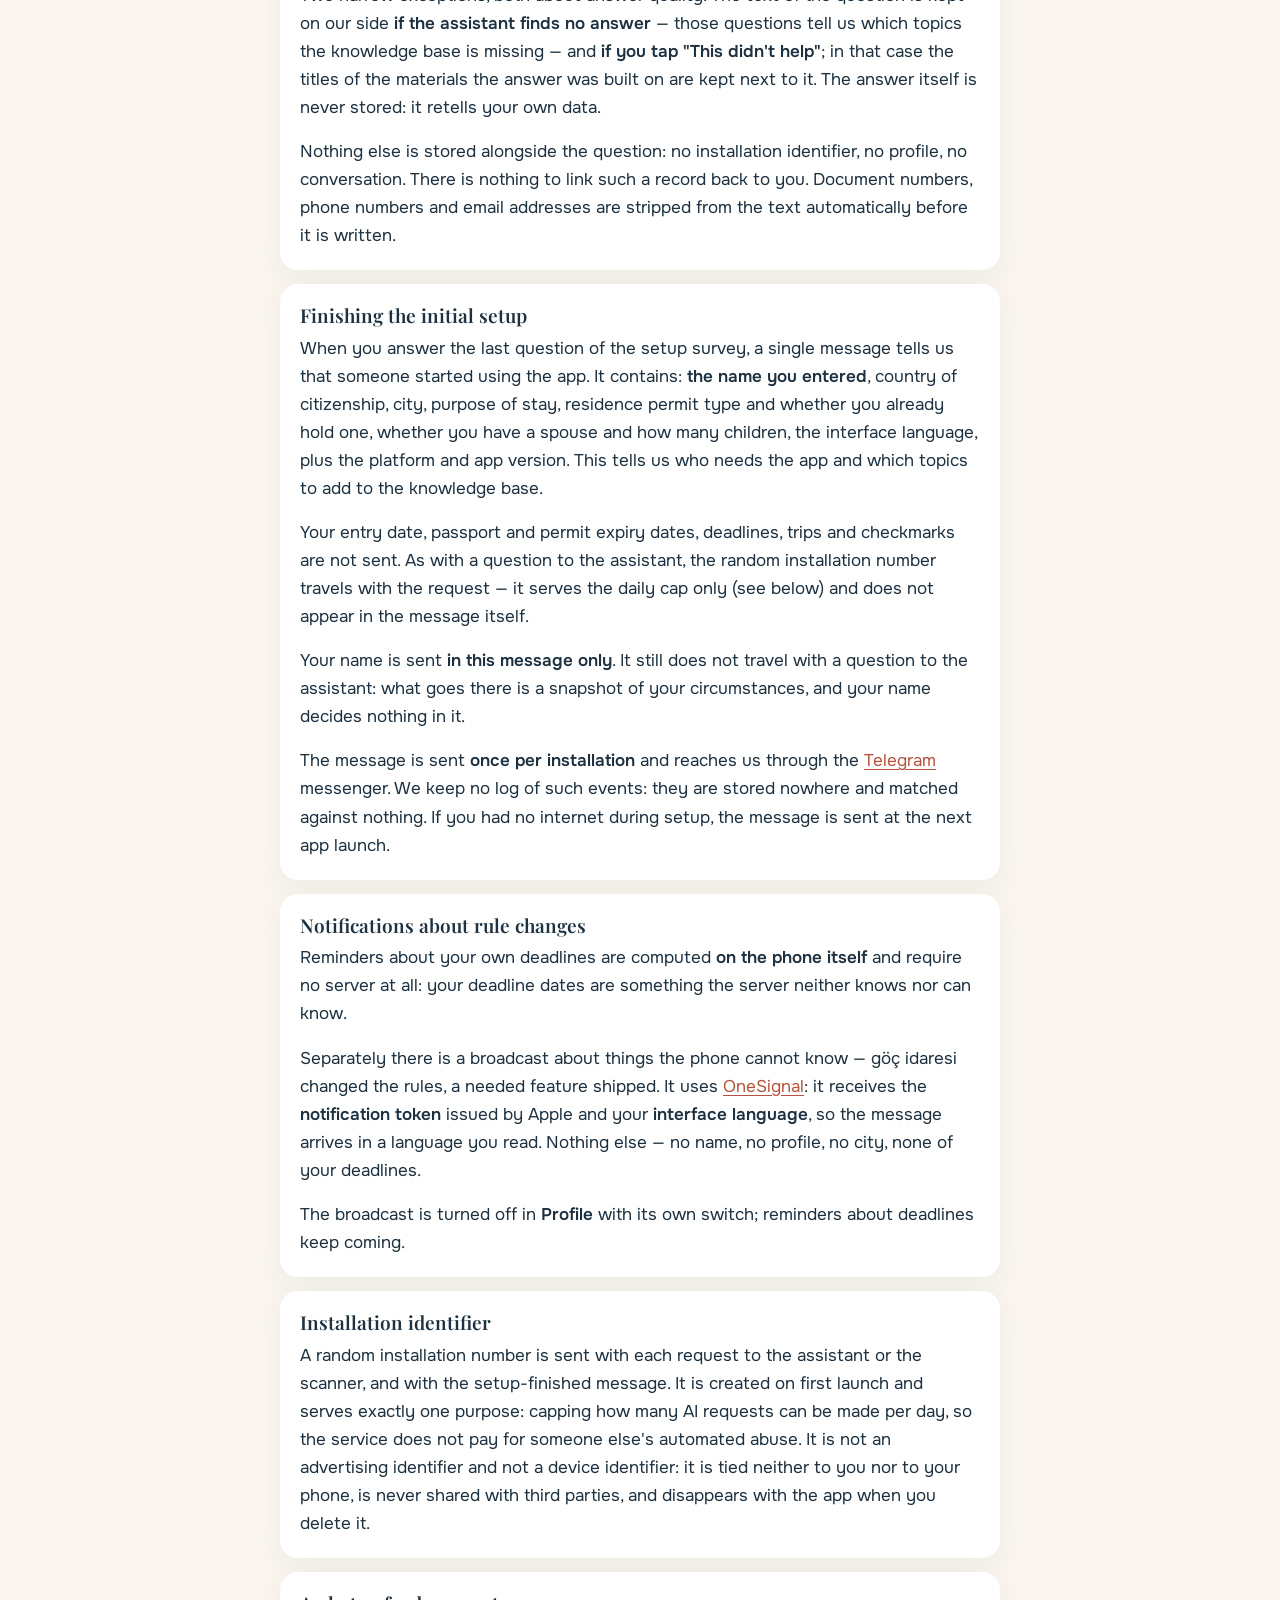
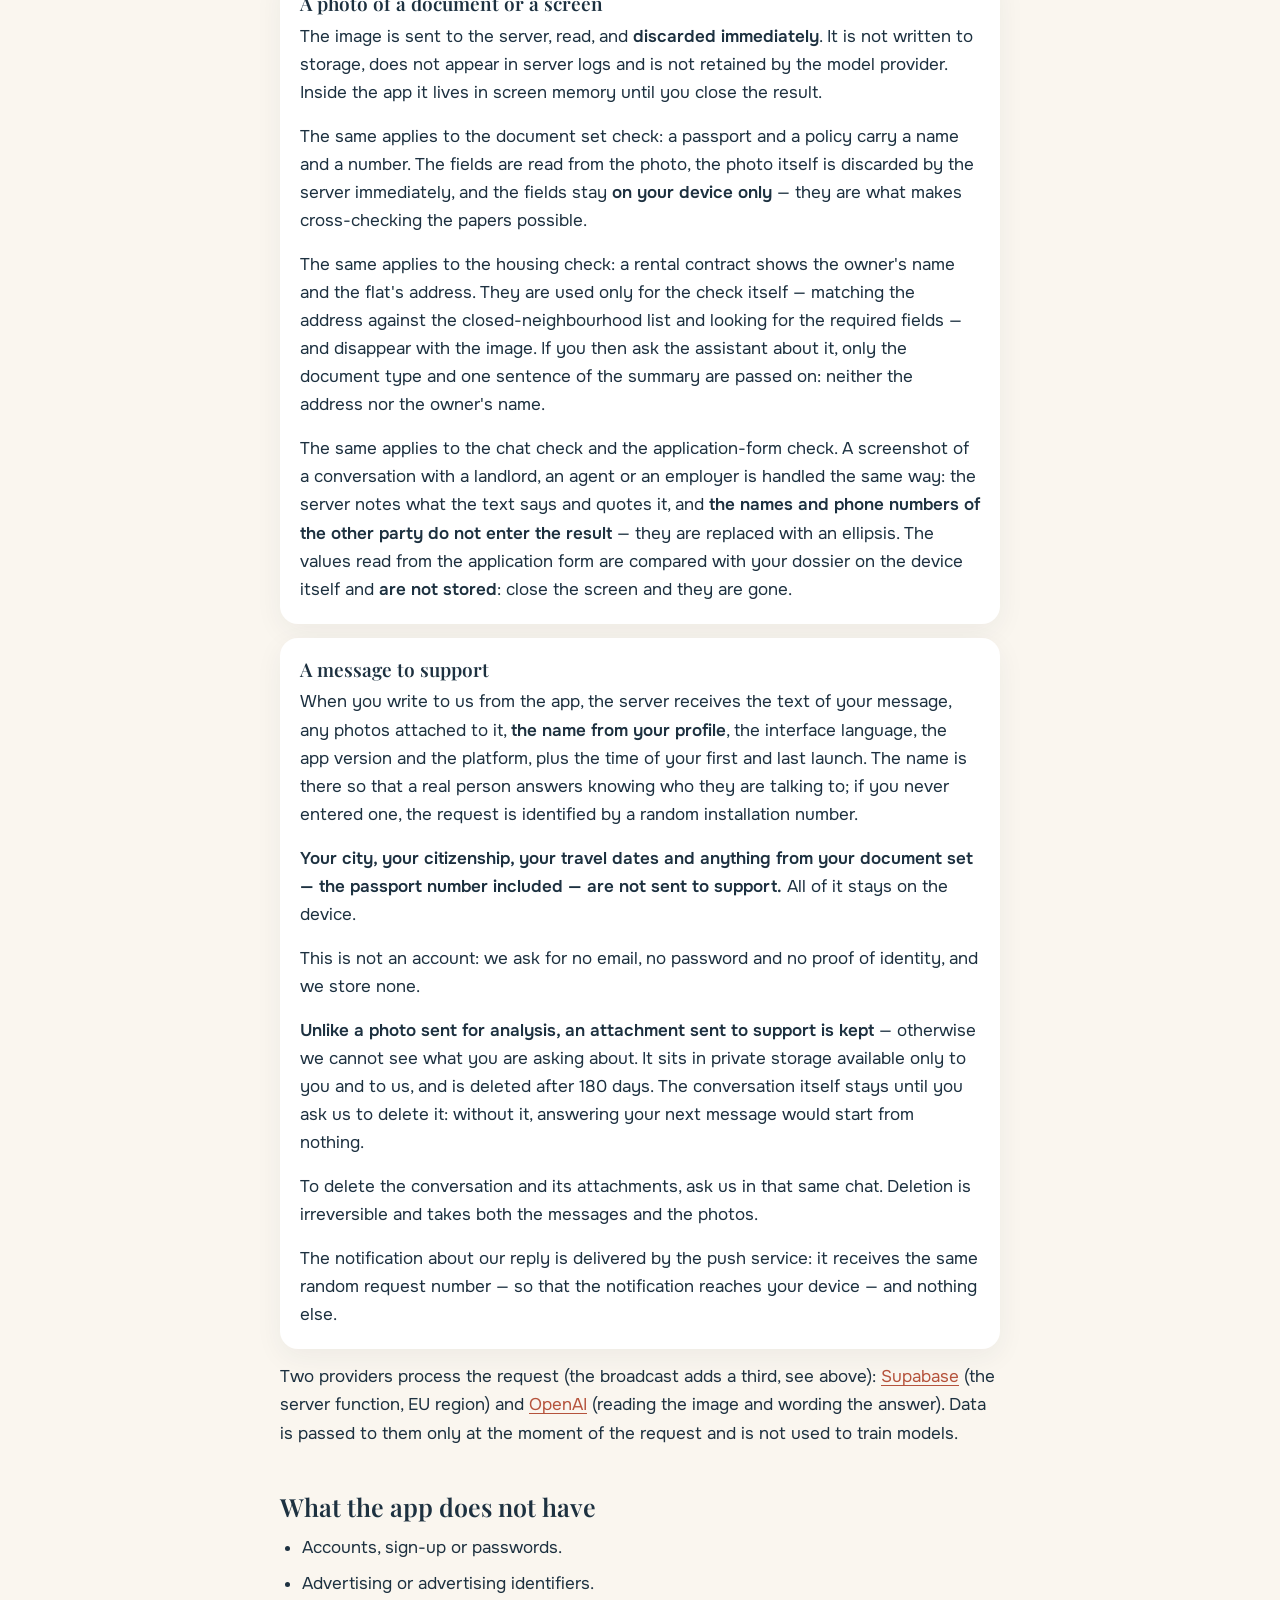
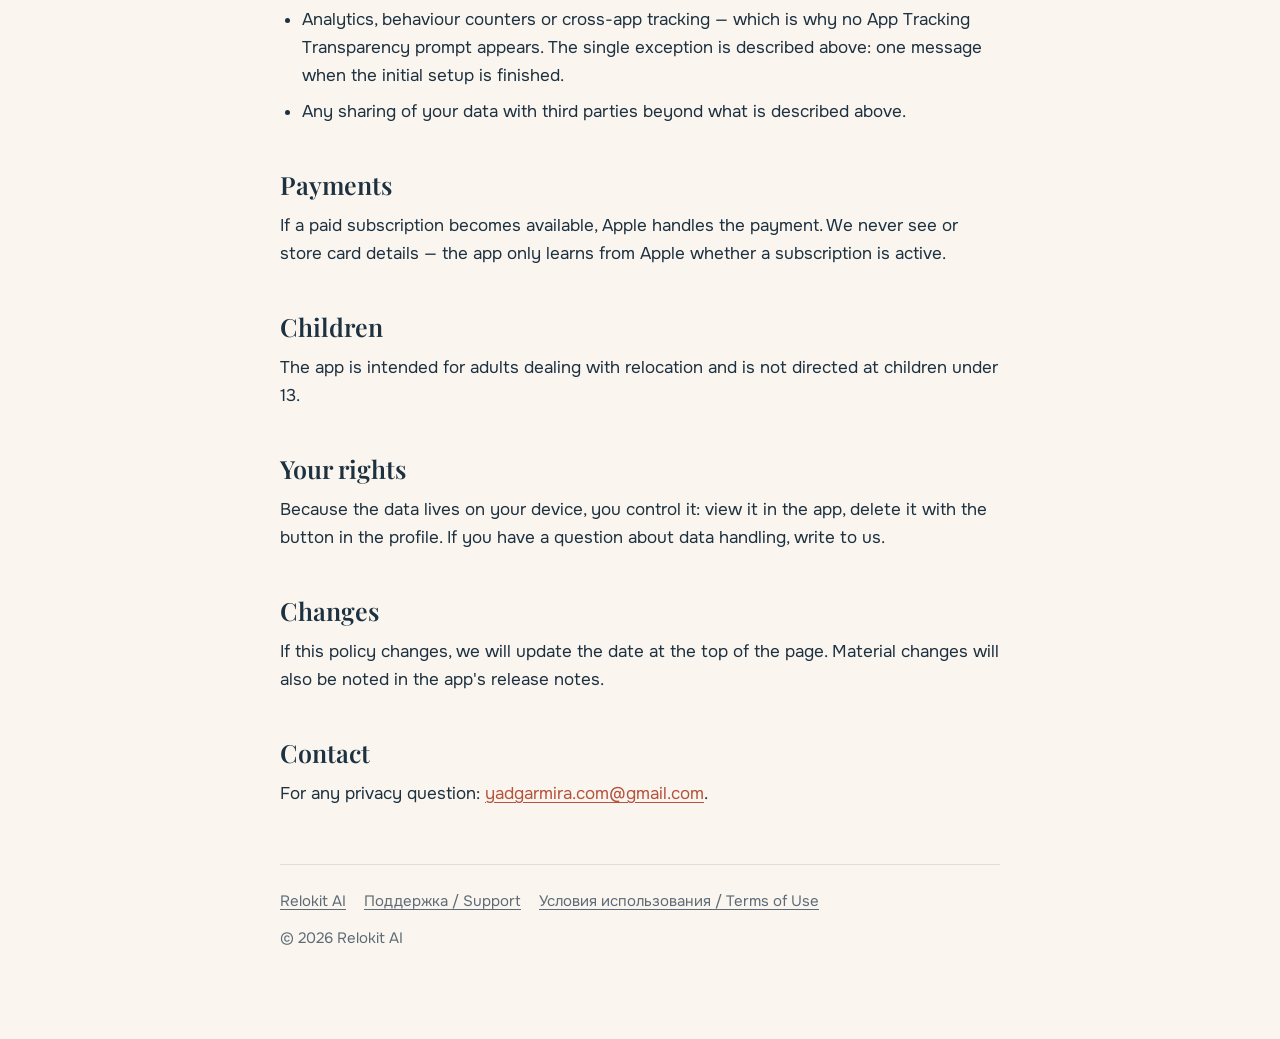
==== commit af9cad66: "Политика: имя из профиля уходит в поддержку Прежняя редакция обещала, что имя на сервер не передаётс" ====
--- a/privacy.html
+++ b/privacy.html
@@ -171,11 +171,14 @@
   <div class="card">
     <h3>Сообщение в поддержку</h3>
     <p>Если вы пишете нам из приложения, на сервер уходит текст сообщения,
-    приложенные к нему фотографии, язык интерфейса, версия приложения и
-    платформа, а также время первого и последнего запуска. <strong>Ни имени, ни
-    города, ни данных досье — включая номер паспорта — в поддержку не
-    передаётся</strong>: обращение опознаётся случайным номером, который
-    приложение заводит в момент, когда вы пишете нам впервые.</p>
+    приложенные к нему фотографии, <strong>имя из вашего профиля</strong>, язык
+    интерфейса, версия приложения и платформа, а также время первого и
+    последнего запуска. Имя нужно, чтобы отвечал живой человек, который
+    понимает, с кем говорит; если вы его не указывали, обращение опознаётся
+    случайным номером установки.</p>
+    <p><strong>Города, гражданства, дат поездок и данных досье — включая номер
+    паспорта — в поддержку не передаётся.</strong> Всё это остаётся на
+    устройстве.</p>
     <p>Это не учётная запись: ни почты, ни пароля, ни подтверждения личности мы
     не просим и не храним.</p>
     <p><strong>Вложение в поддержку, в отличие от разбора по фото,
@@ -377,12 +380,14 @@
   <div class="card">
     <h3>A message to support</h3>
     <p>When you write to us from the app, the server receives the text of your
-    message, any photos attached to it, the interface language, the app version
-    and the platform, plus the time of your first and last launch.
-    <strong>Neither your name, nor your city, nor anything from your document
-    set — the passport number included — is sent to support</strong>: a request
-    is identified by a random number the app creates the moment you first write
-    to us.</p>
+    message, any photos attached to it, <strong>the name from your profile</strong>,
+    the interface language, the app version and the platform, plus the time of
+    your first and last launch. The name is there so that a real person answers
+    knowing who they are talking to; if you never entered one, the request is
+    identified by a random installation number.</p>
+    <p><strong>Your city, your citizenship, your travel dates and anything from
+    your document set — the passport number included — are not sent to
+    support.</strong> All of it stays on the device.</p>
     <p>This is not an account: we ask for no email, no password and no proof of
     identity, and we store none.</p>
     <p><strong>Unlike a photo sent for analysis, an attachment sent to support
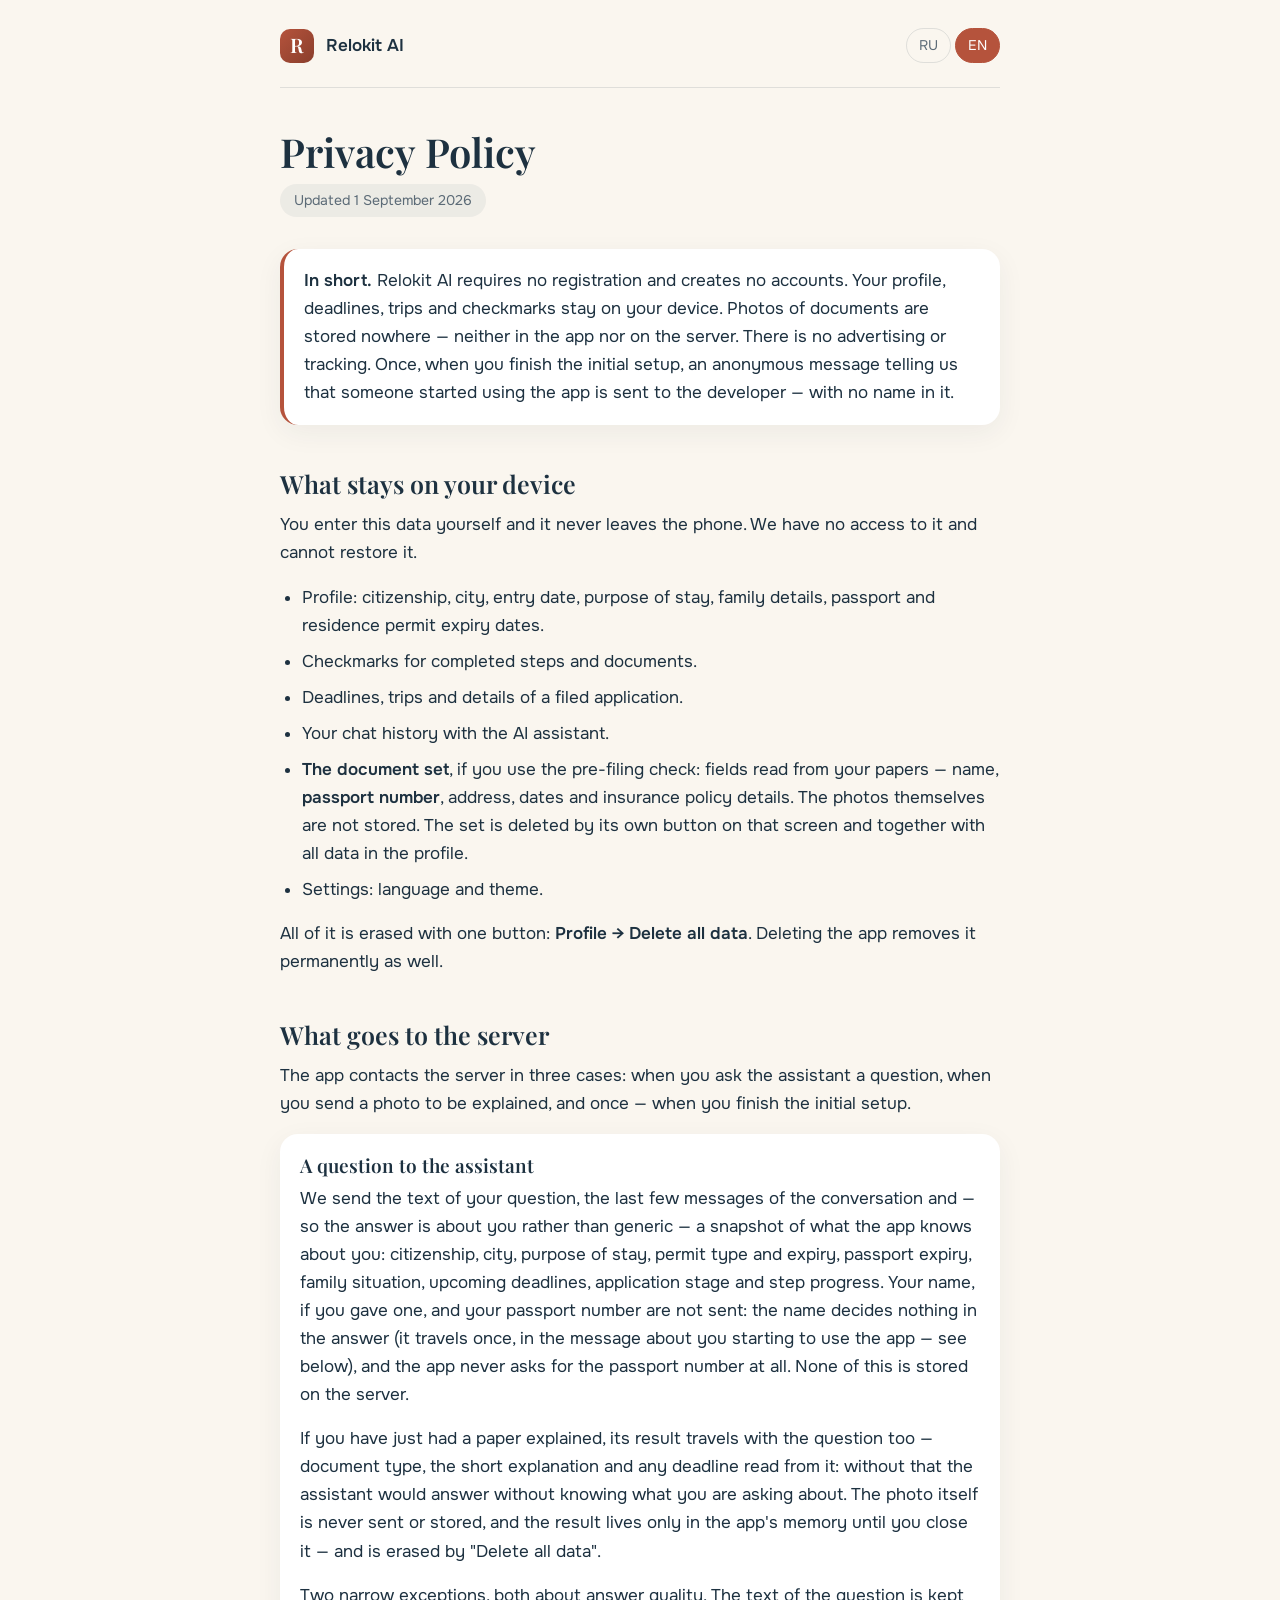
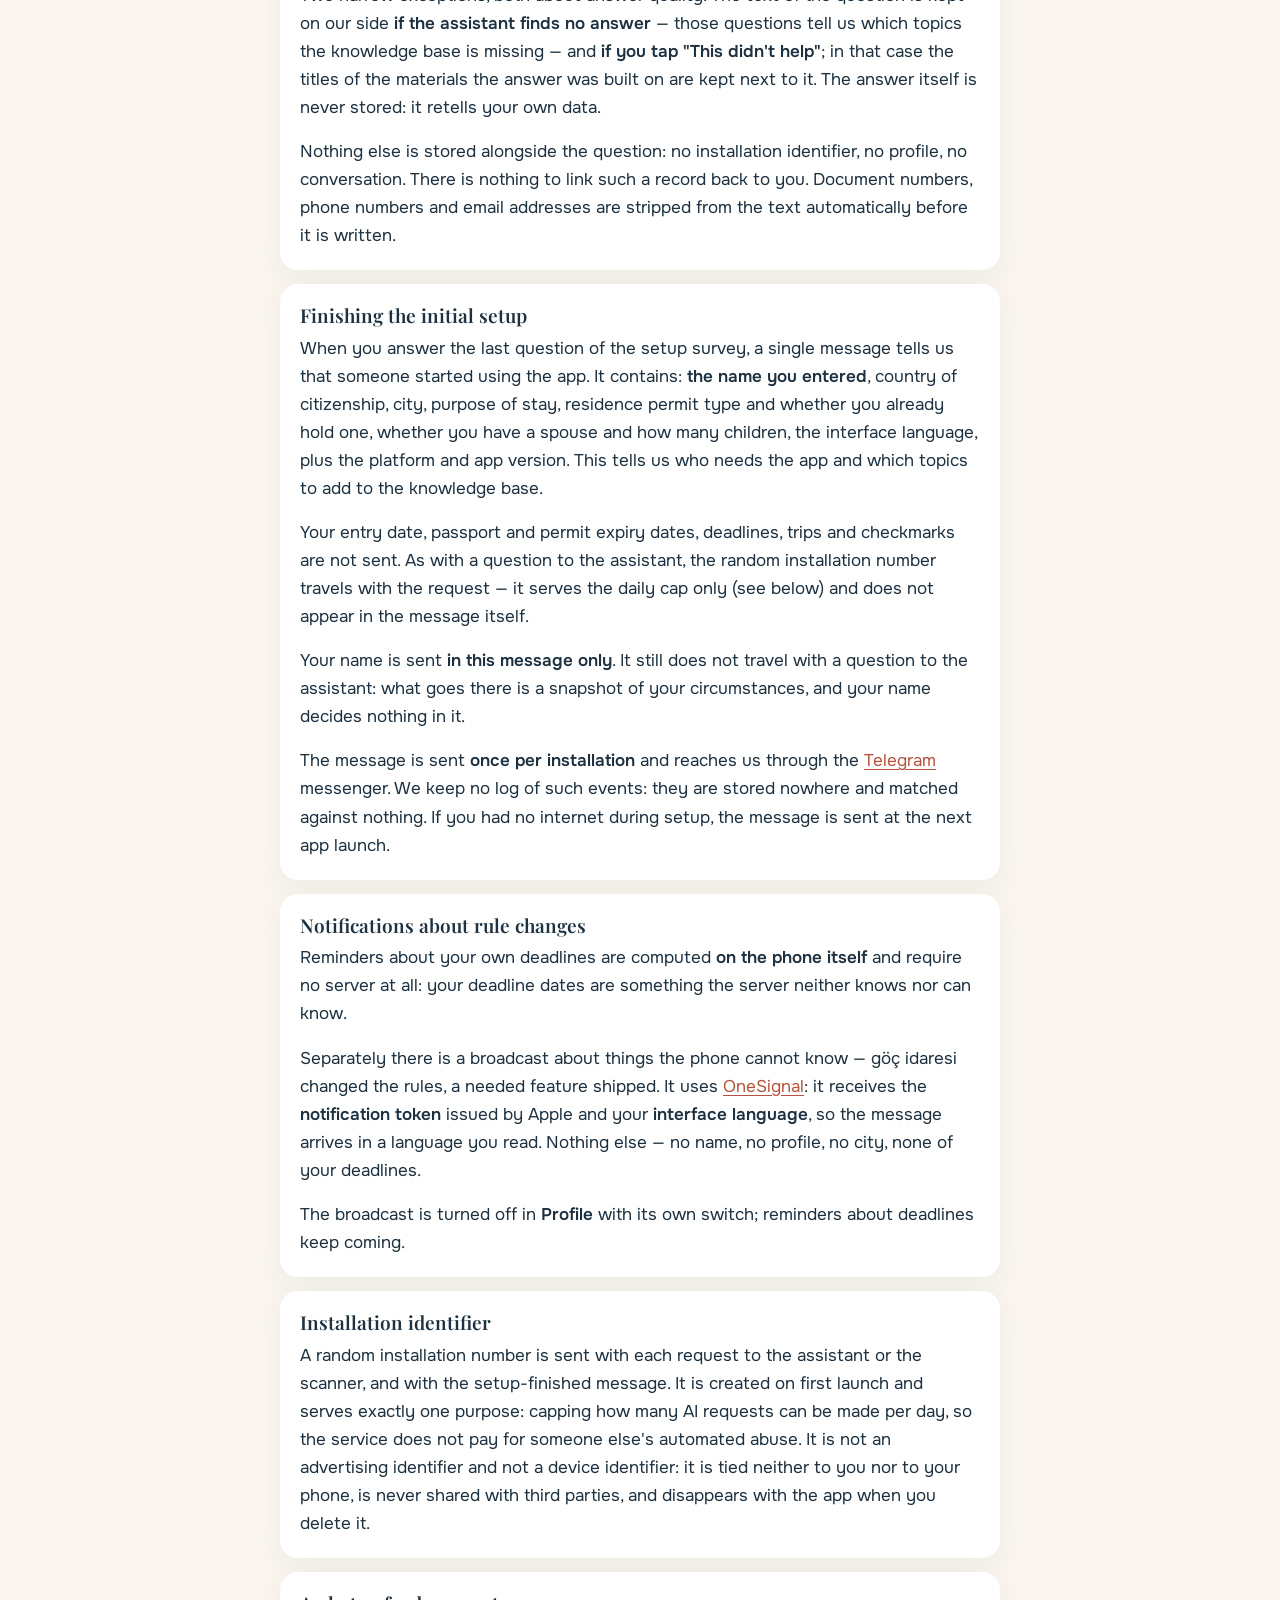
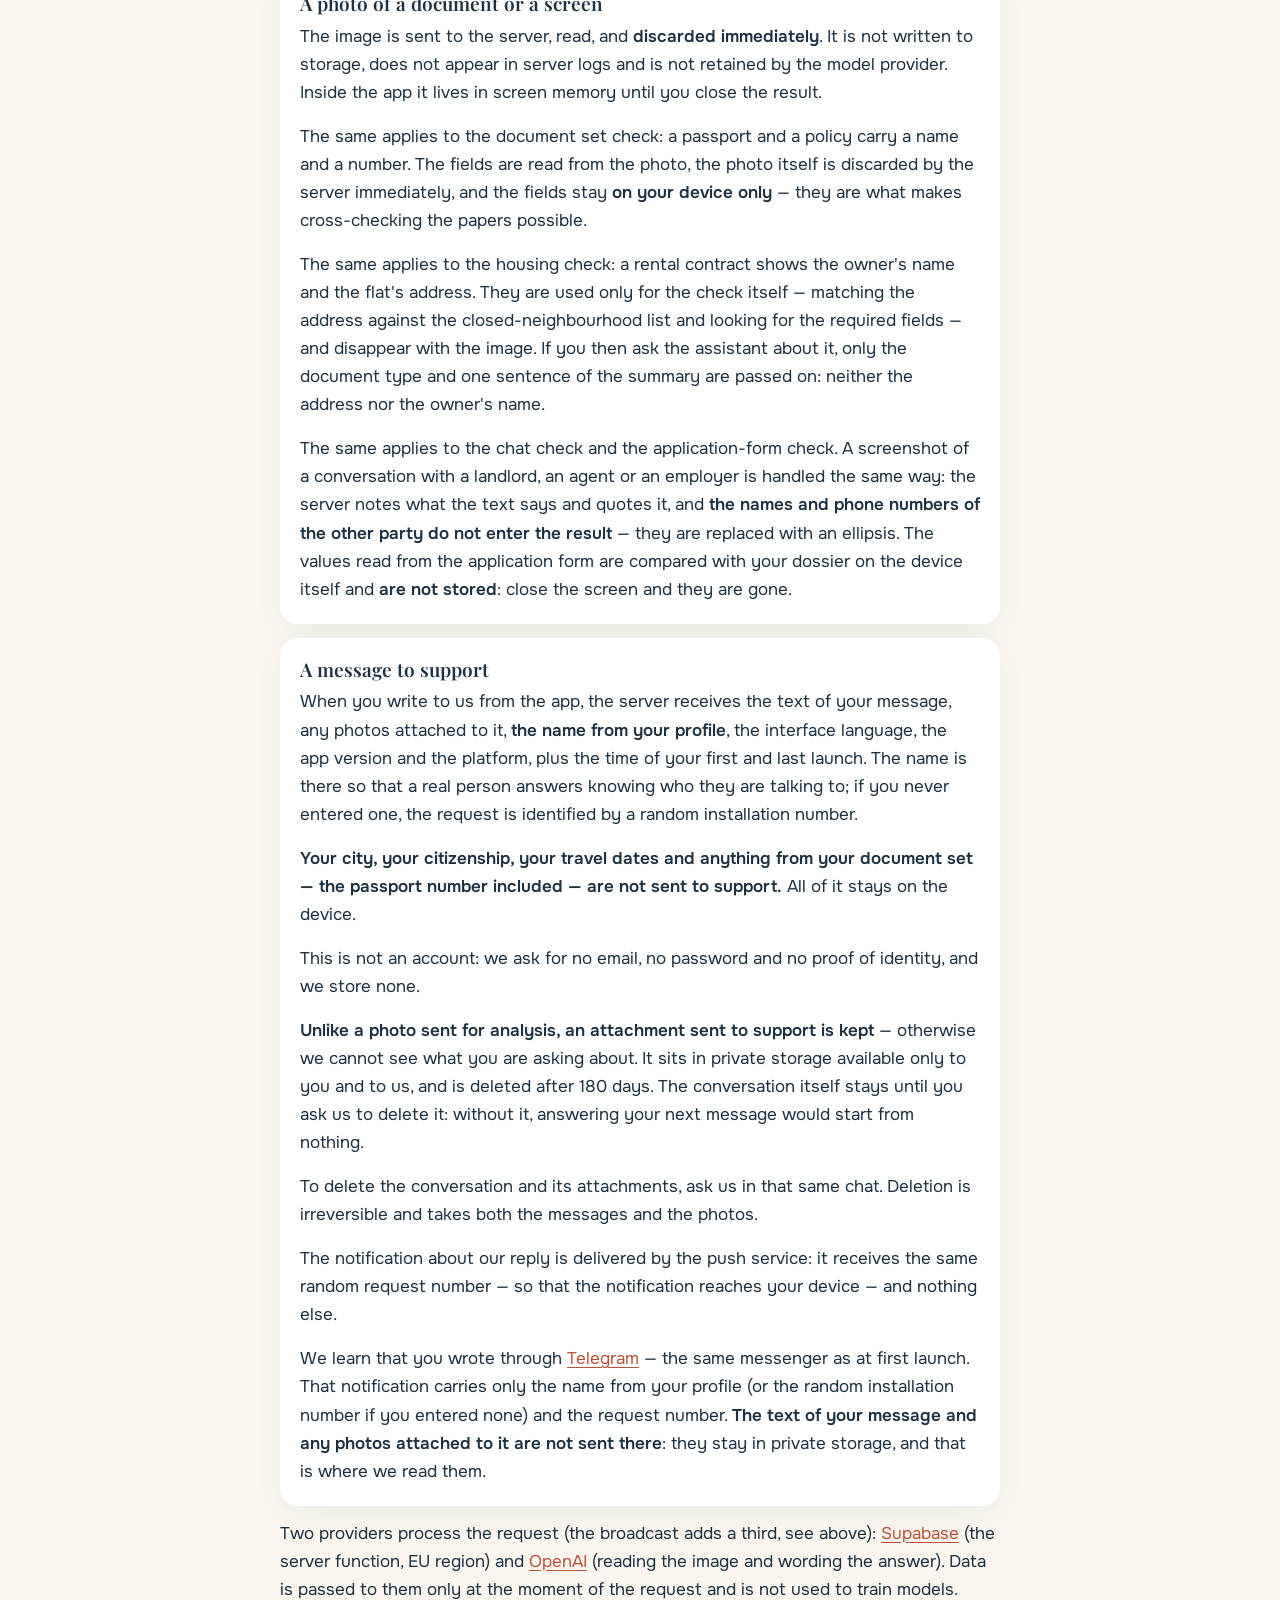
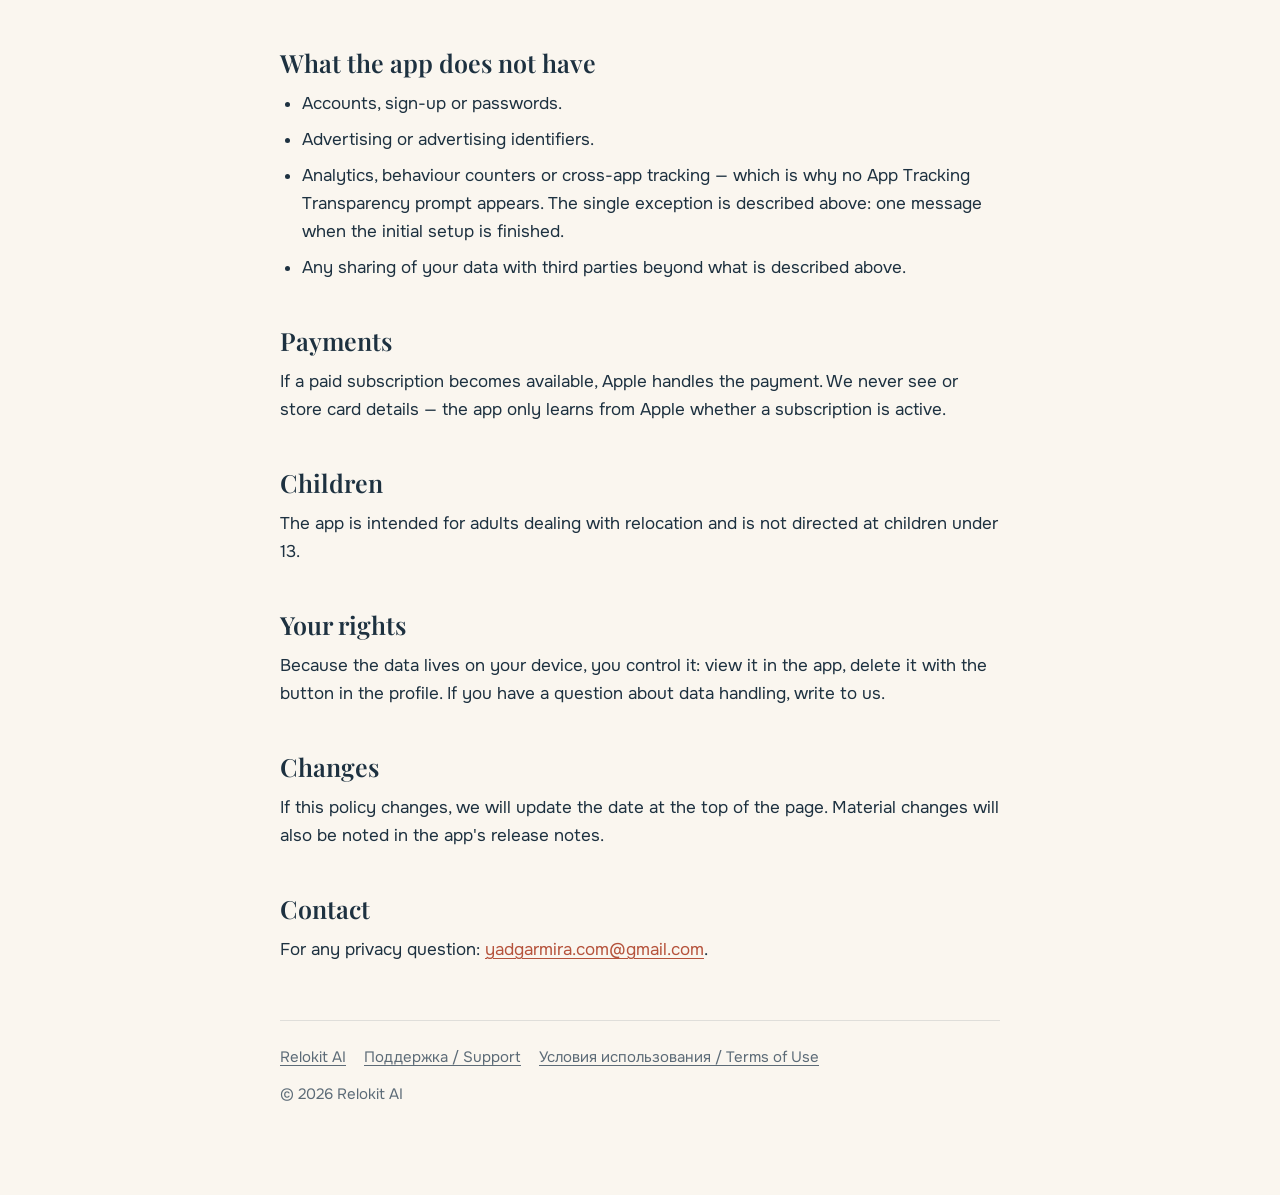
==== commit 89d01b47: "Политика: уведомление о новом обращении приходит без текста Когда человек пишет в поддержку, нам при" ====
--- a/privacy.html
+++ b/privacy.html
@@ -191,6 +191,13 @@
     <p>Уведомление о нашем ответе доставляет служба рассылок: ей передаётся тот
     же случайный номер обращения — чтобы уведомление пришло на ваше устройство,
     — и ничего больше.</p>
+    <p>О том, что вы написали, нам приходит уведомление в
+    <a href="https://telegram.org/privacy" rel="noopener">Telegram</a> — тот же
+    мессенджер, что и при первом запуске приложения. В нём только имя из вашего
+    профиля (или случайный номер установки, если имени вы не указывали) и номер
+    обращения. <strong>Текст вашего сообщения и приложенные фотографии туда не
+    передаются</strong>: они остаются в закрытом хранилище, и читаем мы их
+    там.</p>
   </div>
 
   <p>Обработку выполняют два поставщика (рассылка — третий, см. выше):
@@ -400,6 +407,13 @@
     <p>The notification about our reply is delivered by the push service: it
     receives the same random request number — so that the notification reaches
     your device — and nothing else.</p>
+    <p>We learn that you wrote through
+    <a href="https://telegram.org/privacy" rel="noopener">Telegram</a> — the same
+    messenger as at first launch. That notification carries only the name from
+    your profile (or the random installation number if you entered none) and the
+    request number. <strong>The text of your message and any photos attached to
+    it are not sent there</strong>: they stay in private storage, and that is
+    where we read them.</p>
   </div>
 
   <p>Two providers process the request (the broadcast adds a third, see above):
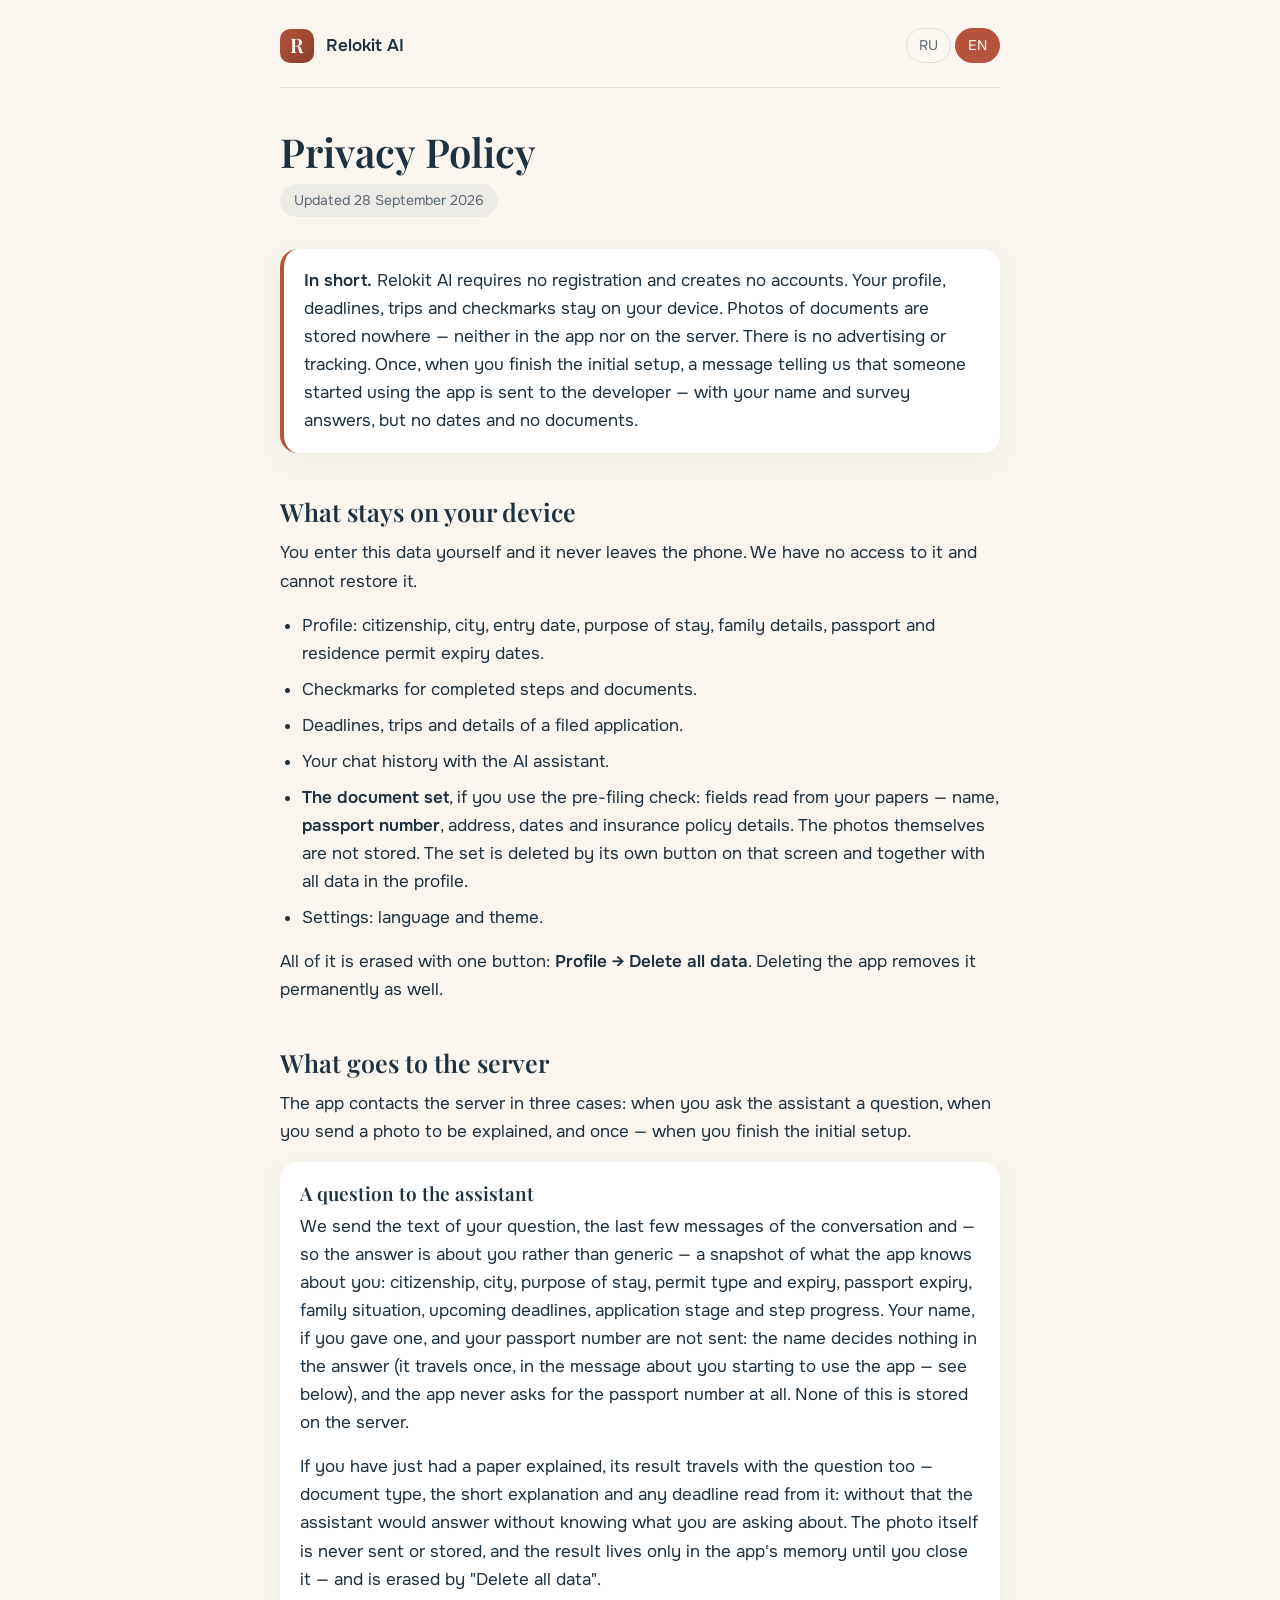
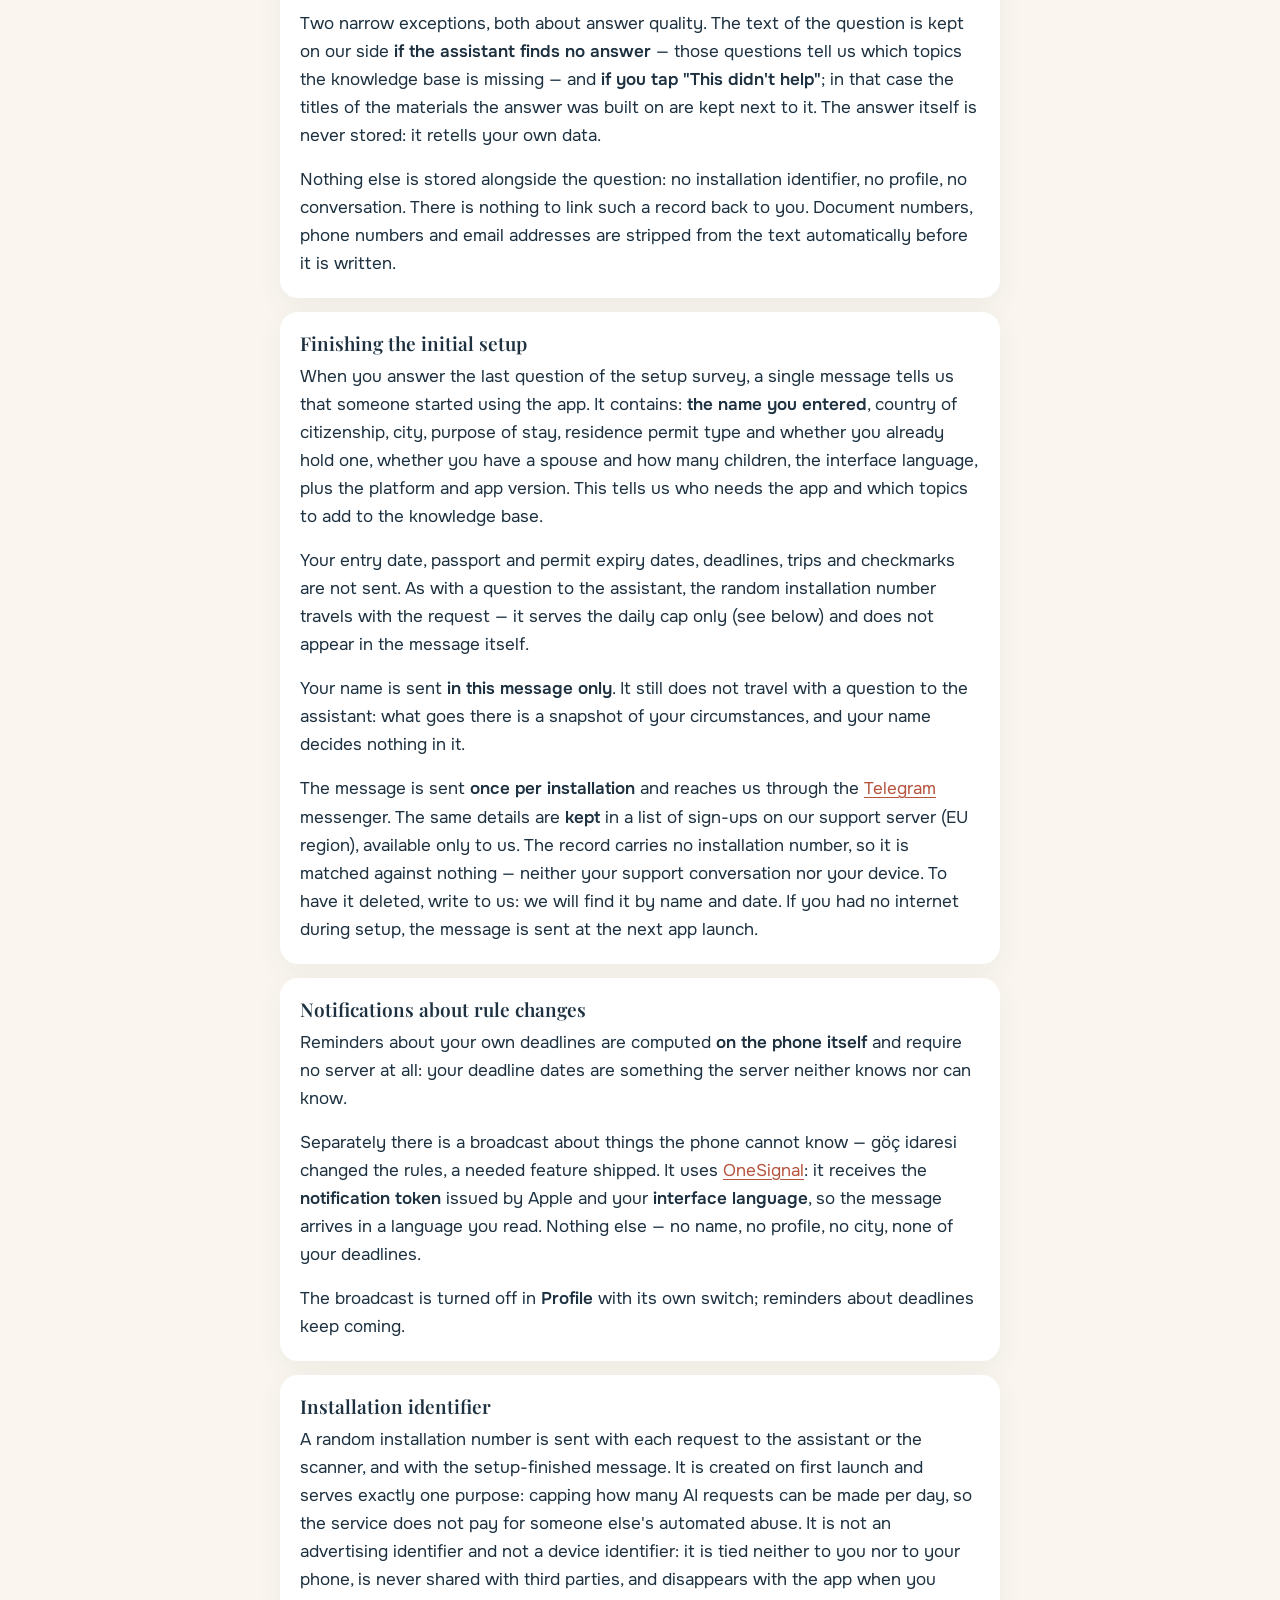
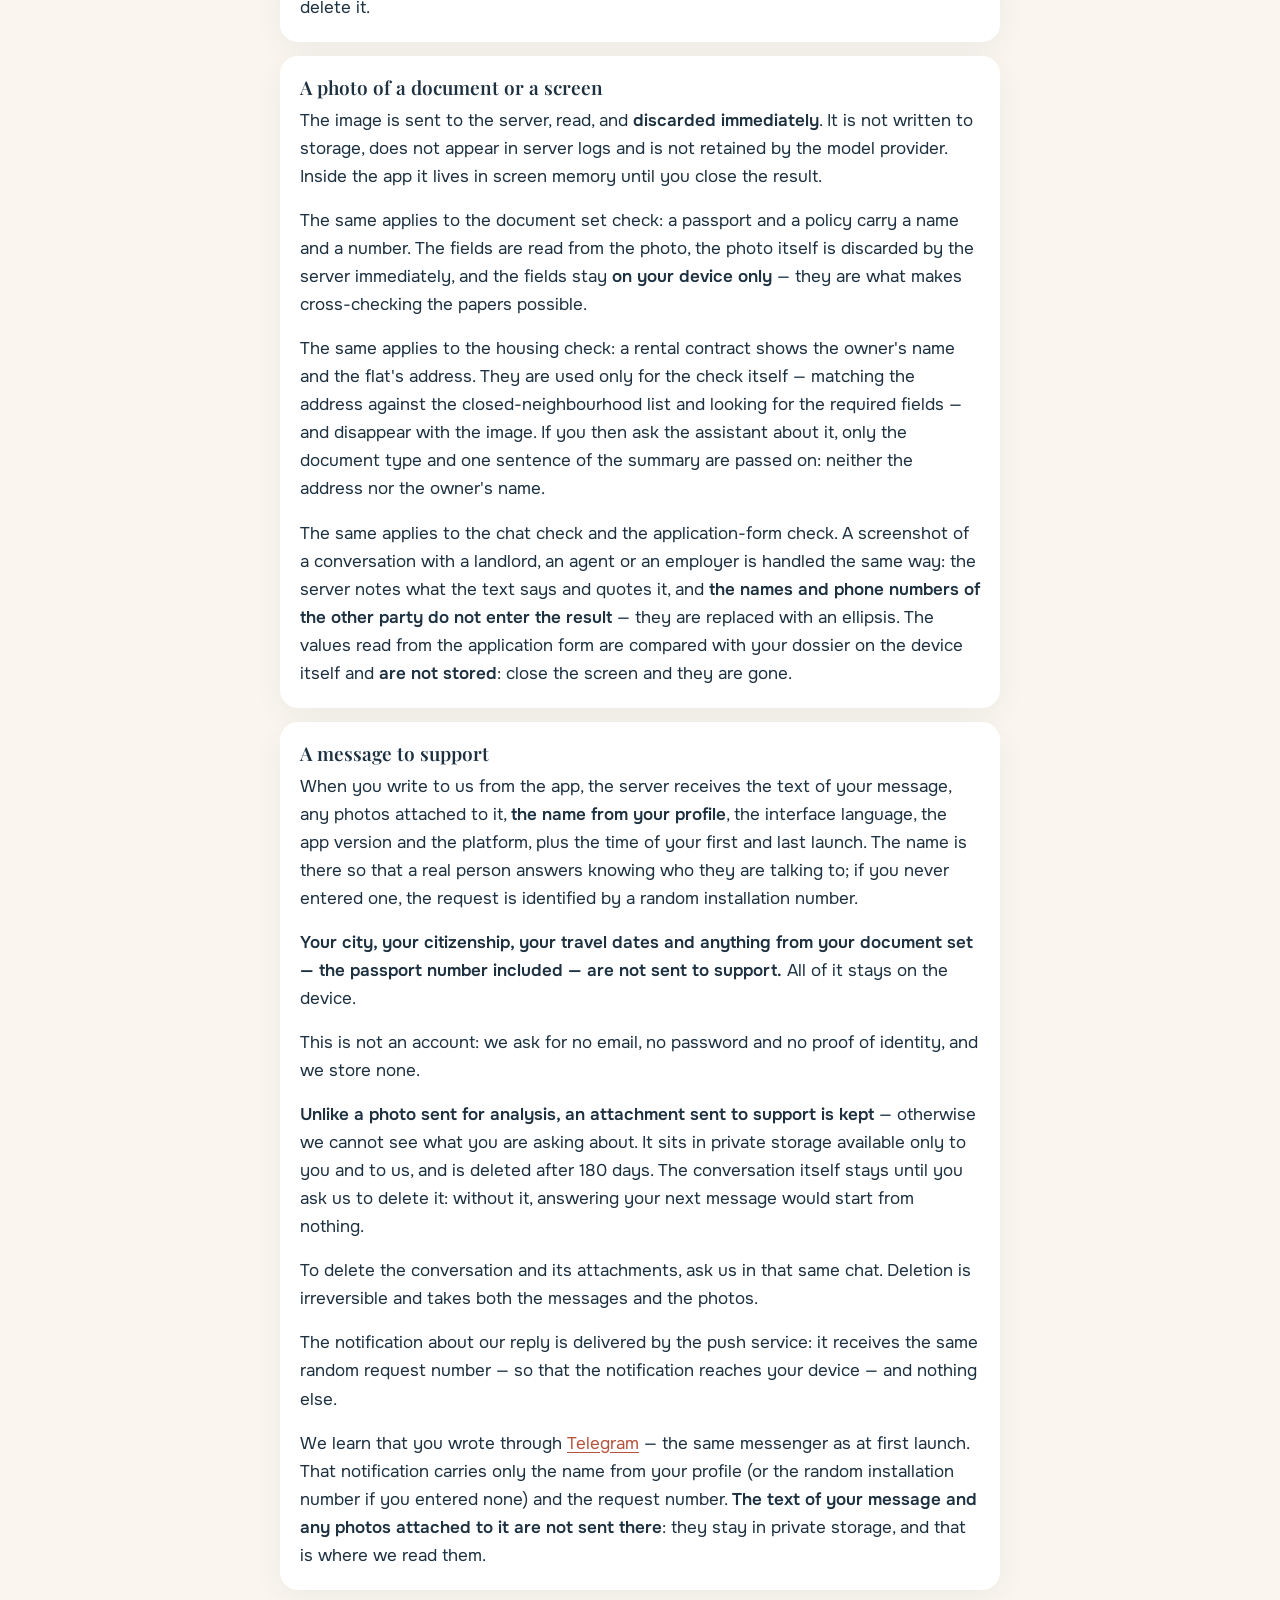
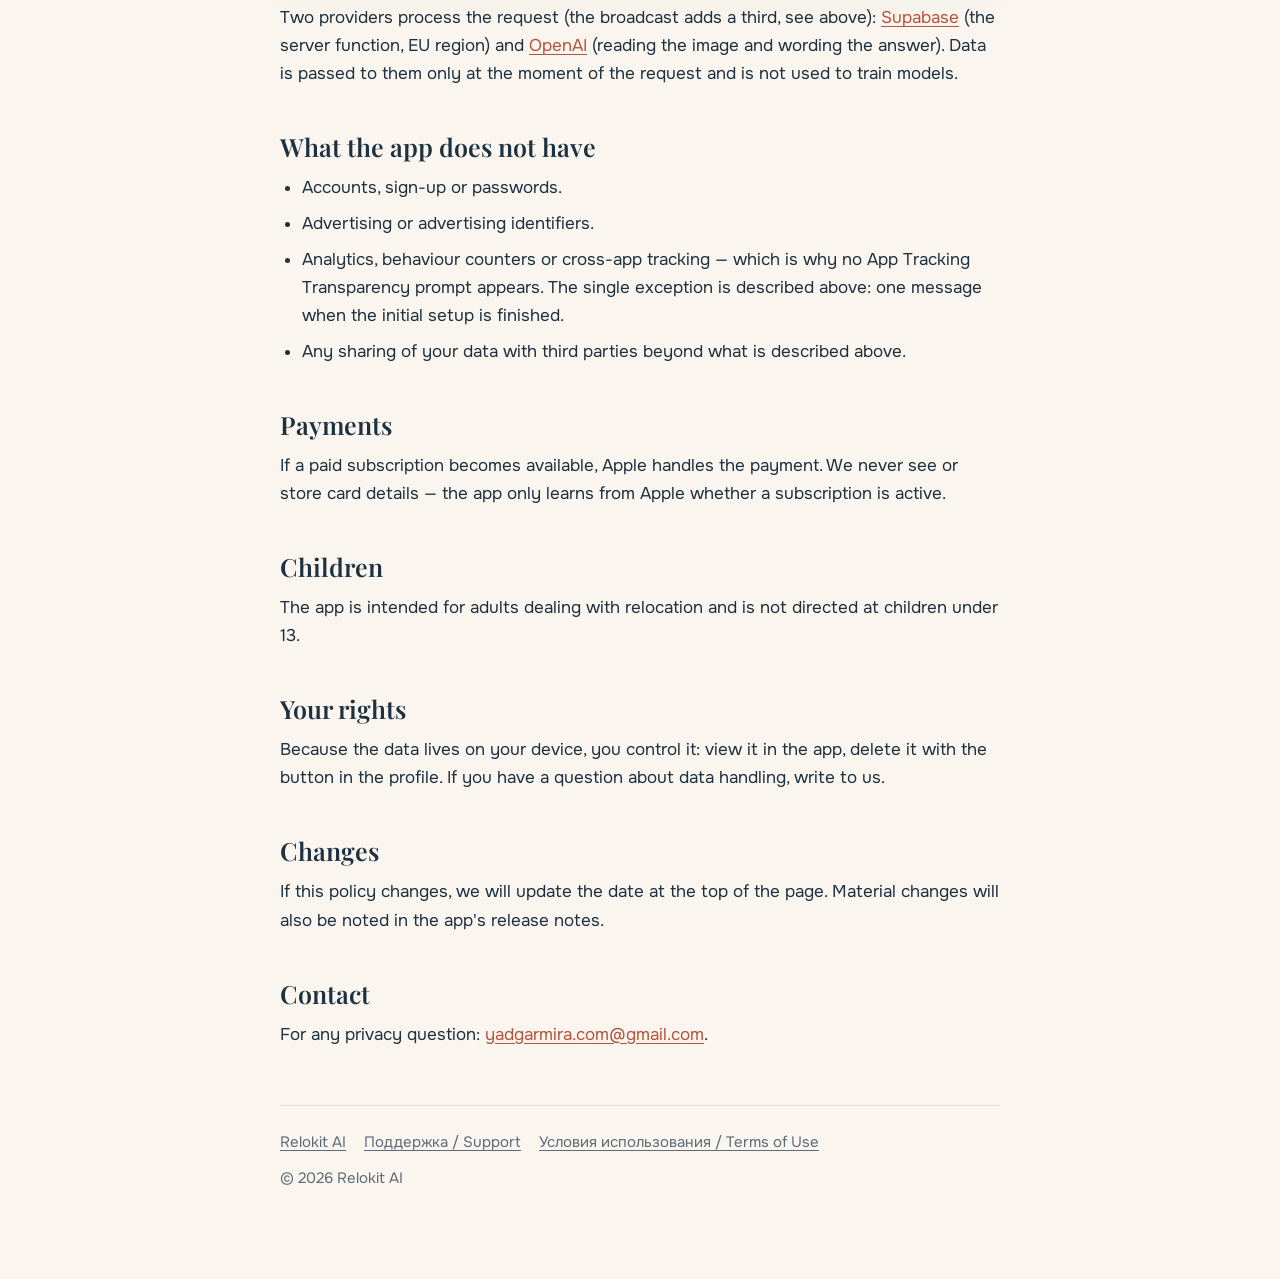
==== commit 371e17de: "Политика: регистрации теперь хранятся на сервере поддержки Co-Authored-By: Claude Opus 5.5 <noreply@" ====
--- a/privacy.html
+++ b/privacy.html
@@ -33,15 +33,16 @@
 
 <section data-lang="ru" class="active">
   <h1>Политика конфиденциальности</h1>
-  <p class="updated">Обновлено 1 сентября 2026 года</p>
+  <p class="updated">Обновлено 28 сентября 2026 года</p>
 
   <div class="callout">
     <p><strong>Коротко.</strong> Relokit AI не требует регистрации и не заводит
     аккаунтов. Профиль, сроки, поездки и отметки хранятся только на вашем
     устройстве. Фотографии документов не сохраняются нигде — ни в приложении,
     ни на сервере. Рекламы и трекинга в приложении нет. Один раз, когда вы
-    закончили первичную настройку, разработчику уходит обезличенное сообщение
-    о том, что приложением начали пользоваться, — без имени.</p>
+    закончили первичную настройку, разработчику уходит сообщение о том, что
+    приложением начали пользоваться, — с именем и ответами опроса, но без дат
+    и документов.</p>
   </div>
 
   <h2>Что хранится на устройстве</h2>
@@ -112,9 +113,12 @@
     обстоятельств, и имя в нём ничего не решает.</p>
     <p>Сообщение отправляется <strong>один раз за установку</strong> и
     доставляется нам в мессенджер
-    <a href="https://telegram.org/privacy" rel="noopener">Telegram</a>. Журнала
-    таких событий мы не ведём: они нигде не сохраняются и ни с чем не
-    сопоставляются. Если в момент настройки интернета не было, сообщение уйдёт
+    <a href="https://telegram.org/privacy" rel="noopener">Telegram</a>. Те же
+    сведения <strong>сохраняются</strong> в списке регистраций на нашем сервере
+    поддержки (регион ЕС), доступном только нам. Номера установки в этой записи
+    нет, поэтому она ни с чем не сопоставляется — ни с перепиской в поддержке,
+    ни с вашим устройством. Чтобы удалить запись, напишите нам: найдём её по
+    имени и дате. Если в момент настройки интернета не было, сообщение уйдёт
     при следующем запуске приложения.</p>
   </div>
 
@@ -243,15 +247,16 @@
 
 <section data-lang="en">
   <h1>Privacy Policy</h1>
-  <p class="updated">Updated 1 September 2026</p>
+  <p class="updated">Updated 28 September 2026</p>
 
   <div class="callout">
     <p><strong>In short.</strong> Relokit AI requires no registration and
     creates no accounts. Your profile, deadlines, trips and checkmarks stay on
     your device. Photos of documents are stored nowhere — neither in the app nor
     on the server. There is no advertising or tracking. Once, when you finish
-    the initial setup, an anonymous message telling us that someone started
-    using the app is sent to the developer — with no name in it.</p>
+    the initial setup, a message telling us that someone started using the app
+    is sent to the developer — with your name and survey answers, but no dates
+    and no documents.</p>
   </div>
 
   <h2>What stays on your device</h2>
@@ -325,9 +330,12 @@
     of your circumstances, and your name decides nothing in it.</p>
     <p>The message is sent <strong>once per installation</strong> and reaches us
     through the <a href="https://telegram.org/privacy" rel="noopener">Telegram</a>
-    messenger. We keep no log of such events: they are stored nowhere and
-    matched against nothing. If you had no internet during setup, the message is
-    sent at the next app launch.</p>
+    messenger. The same details are <strong>kept</strong> in a list of sign-ups
+    on our support server (EU region), available only to us. The record carries
+    no installation number, so it is matched against nothing — neither your
+    support conversation nor your device. To have it deleted, write to us: we
+    will find it by name and date. If you had no internet during setup, the
+    message is sent at the next app launch.</p>
   </div>
 
   <div class="card">
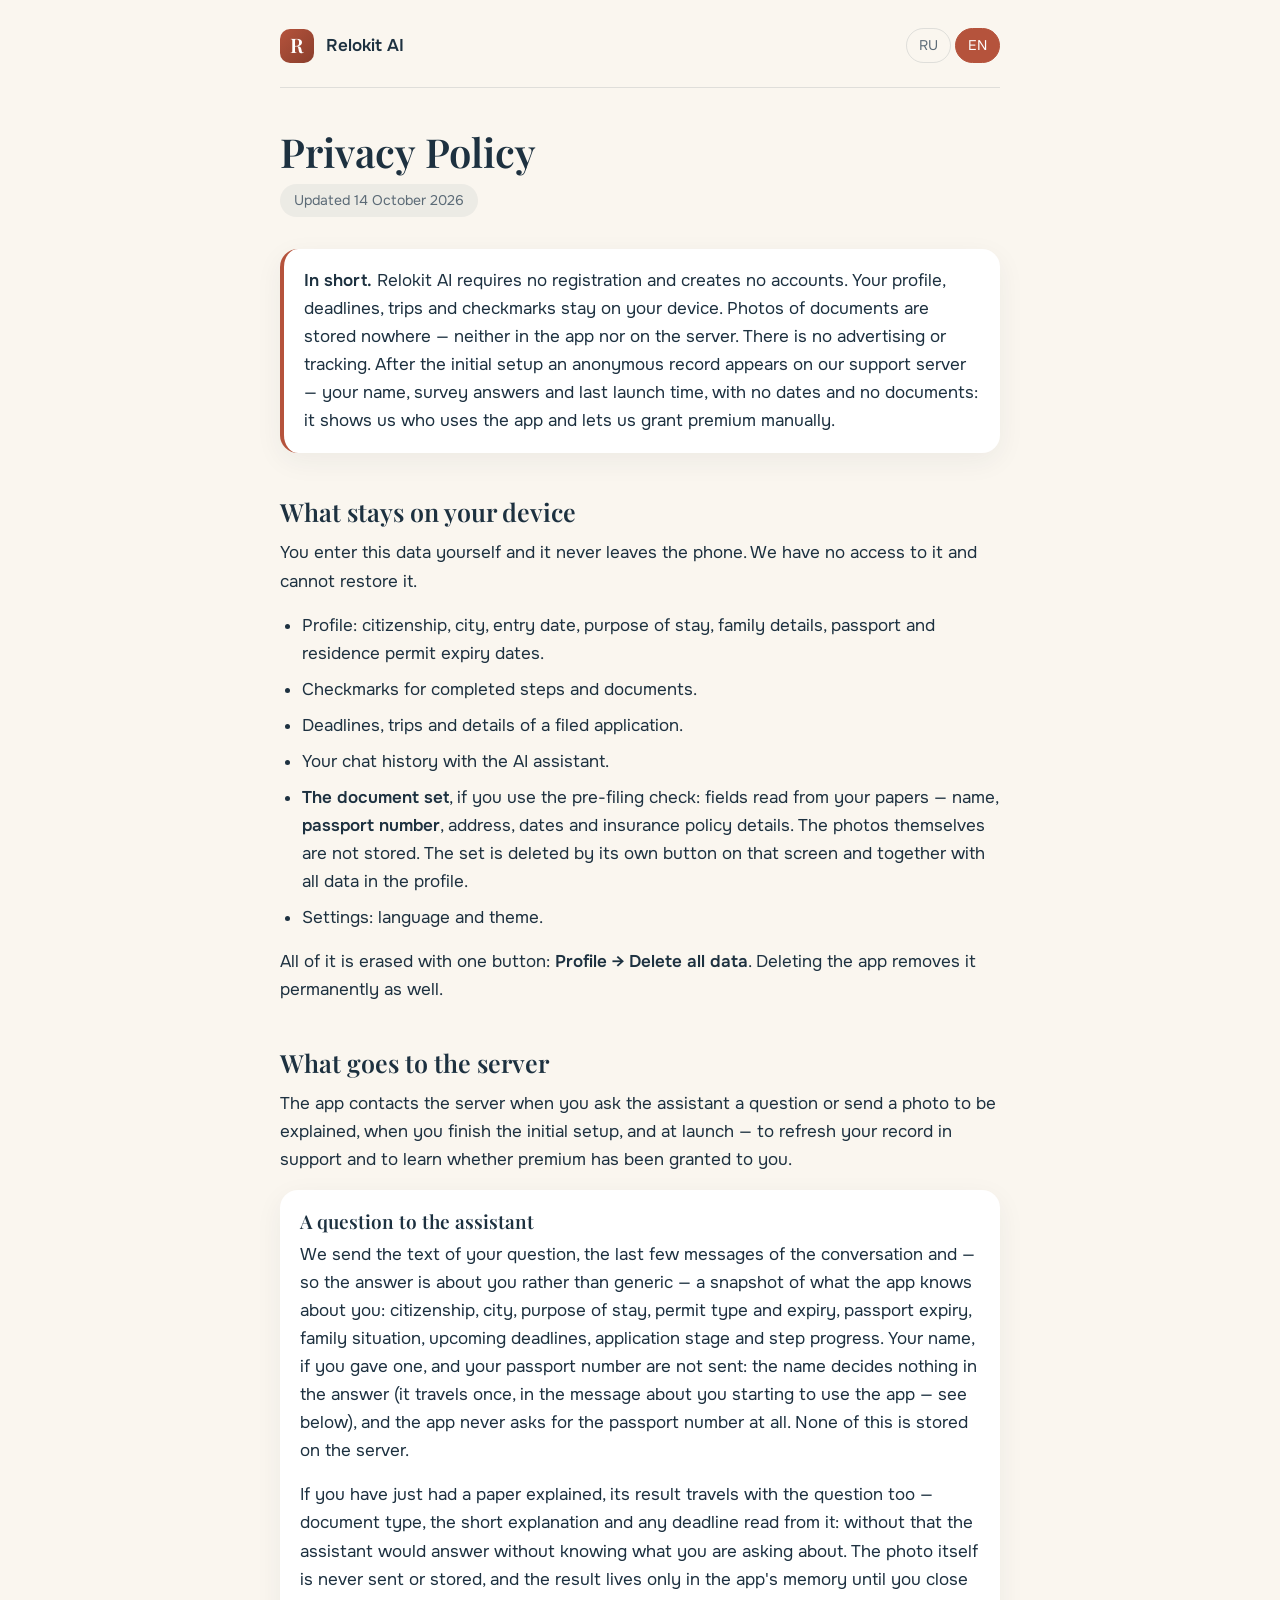
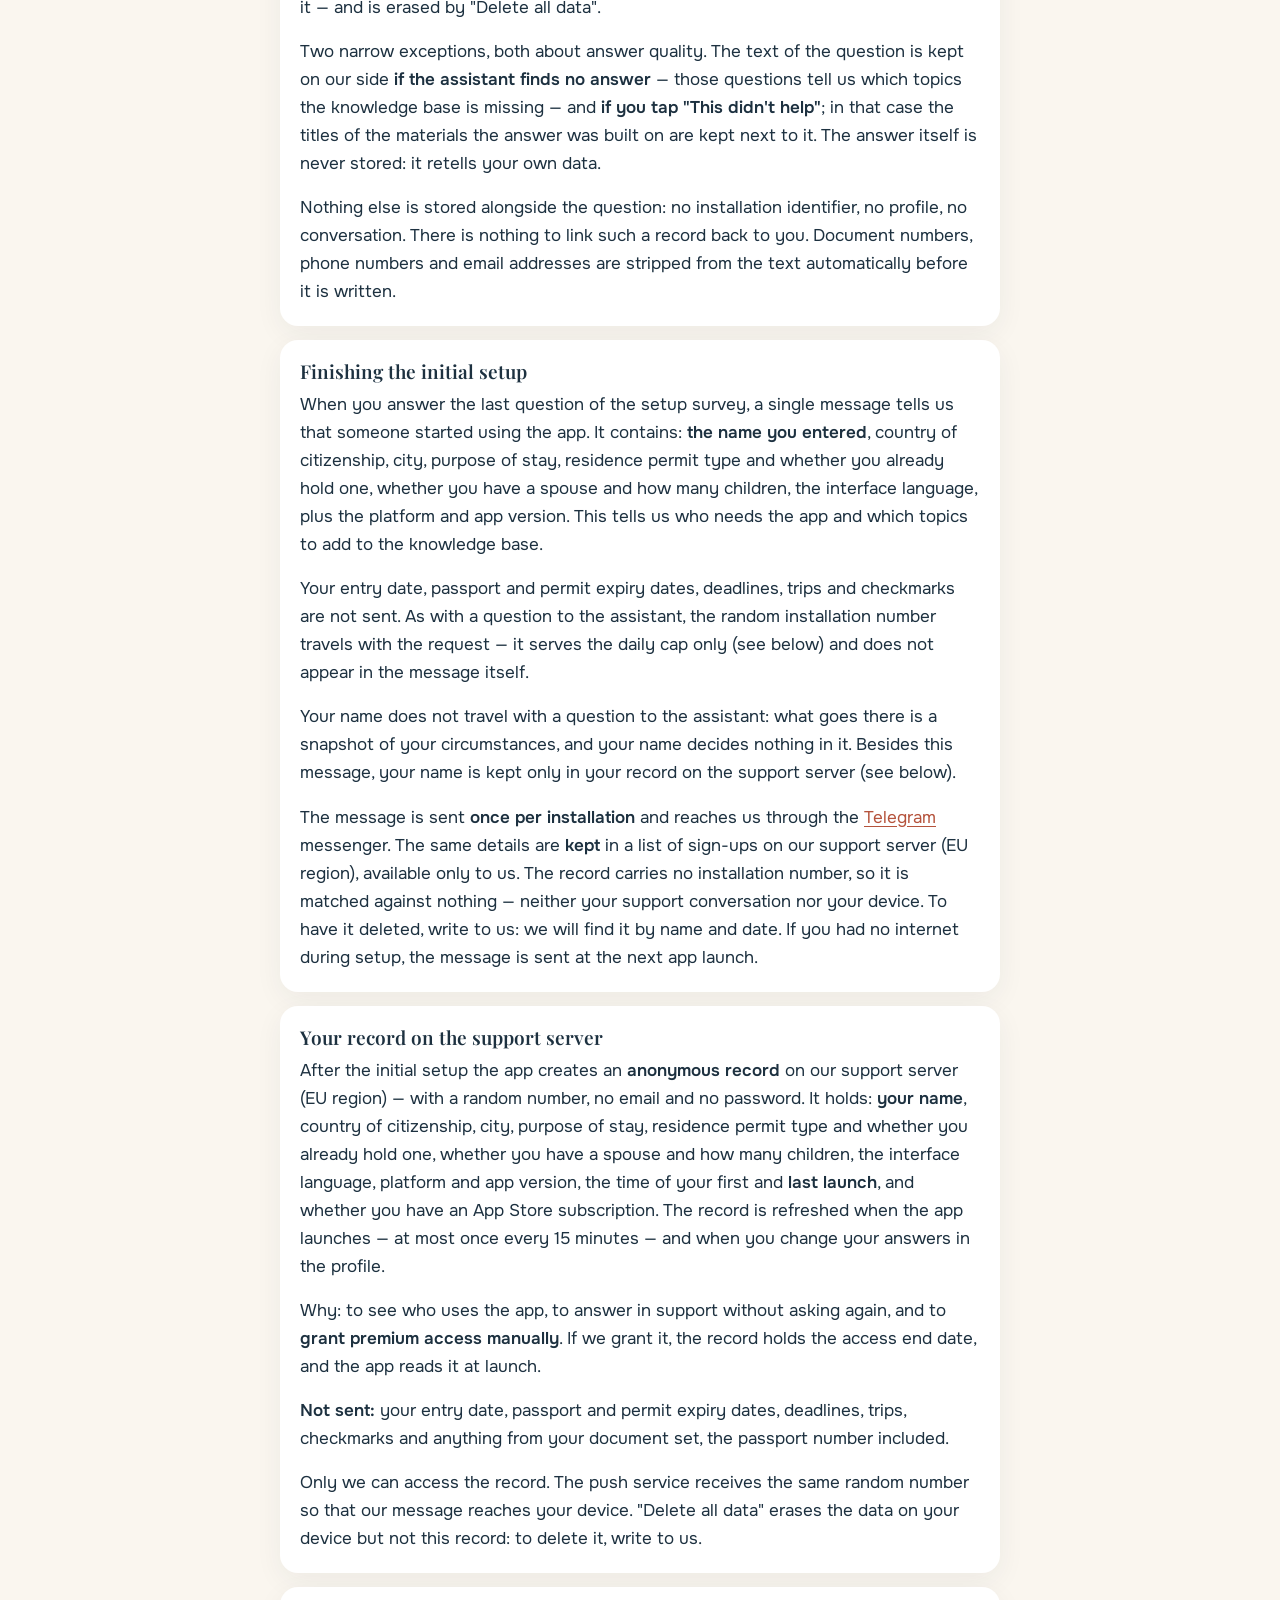
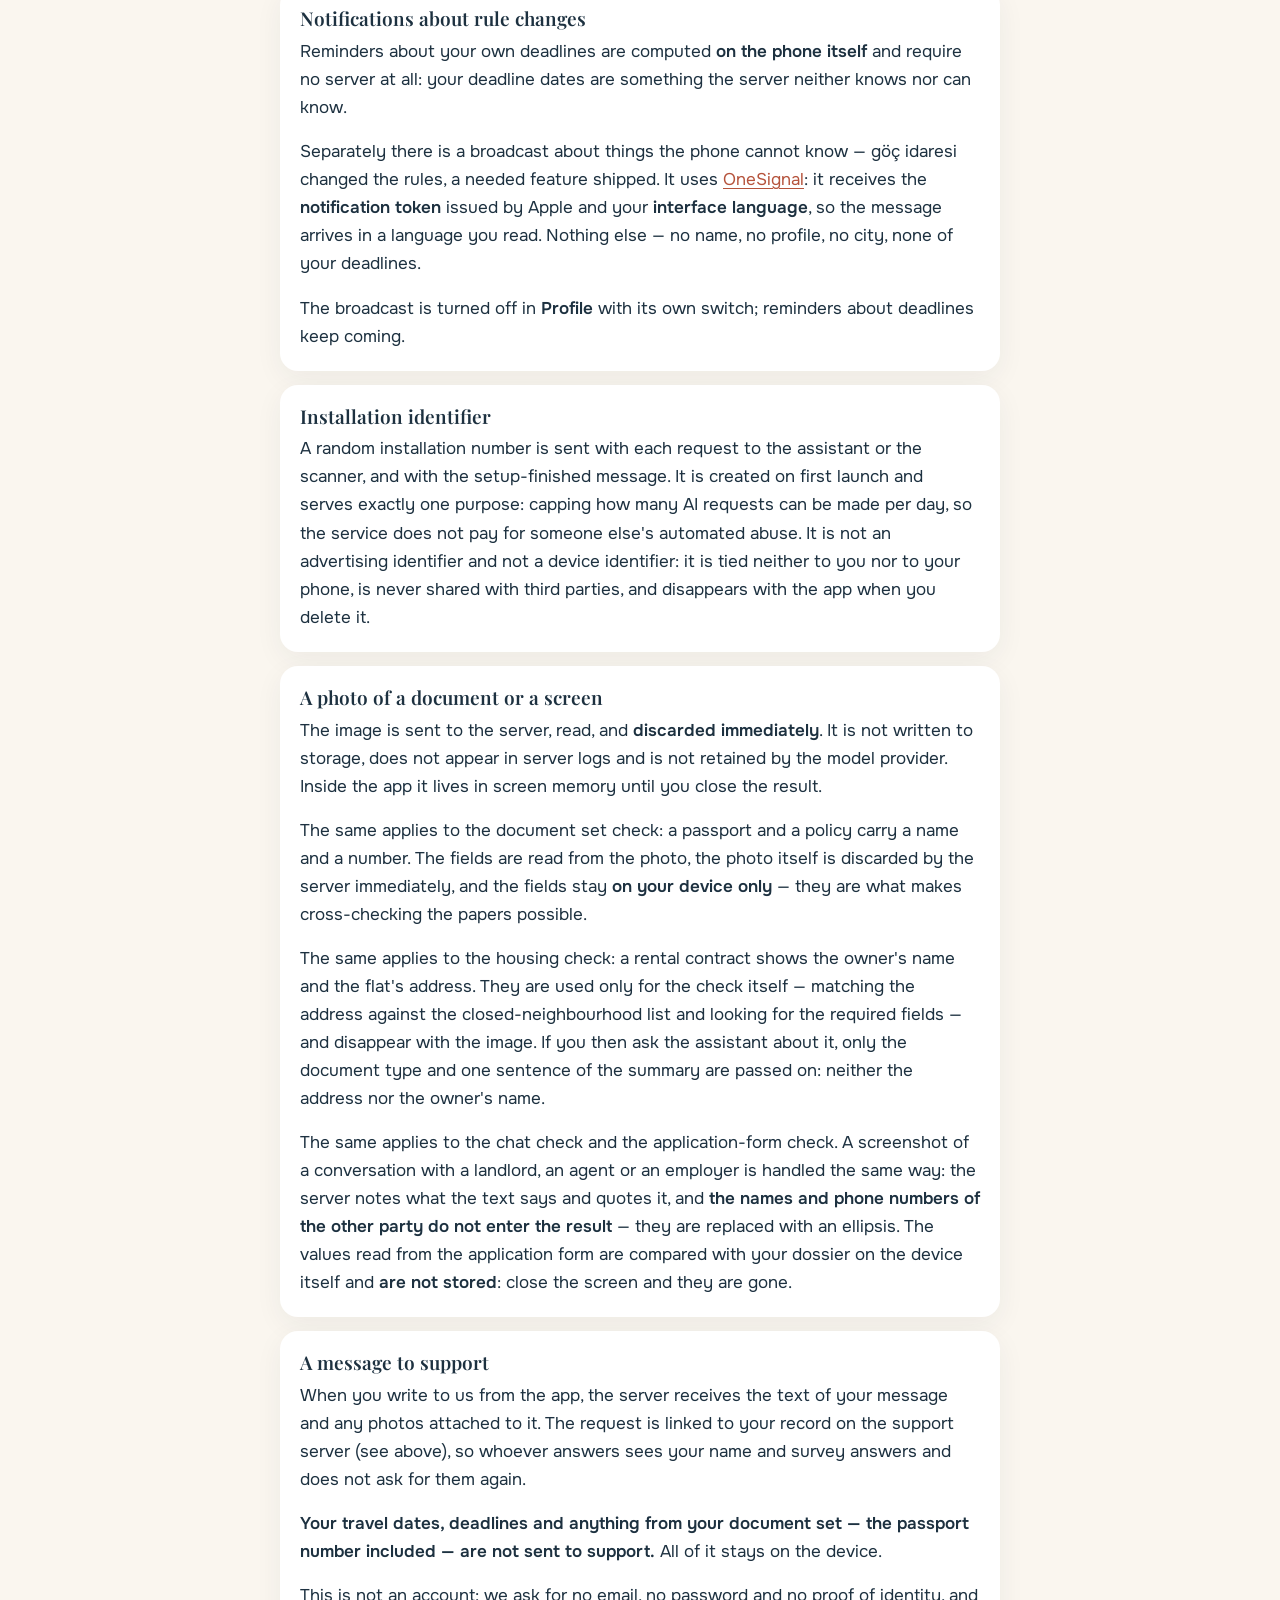
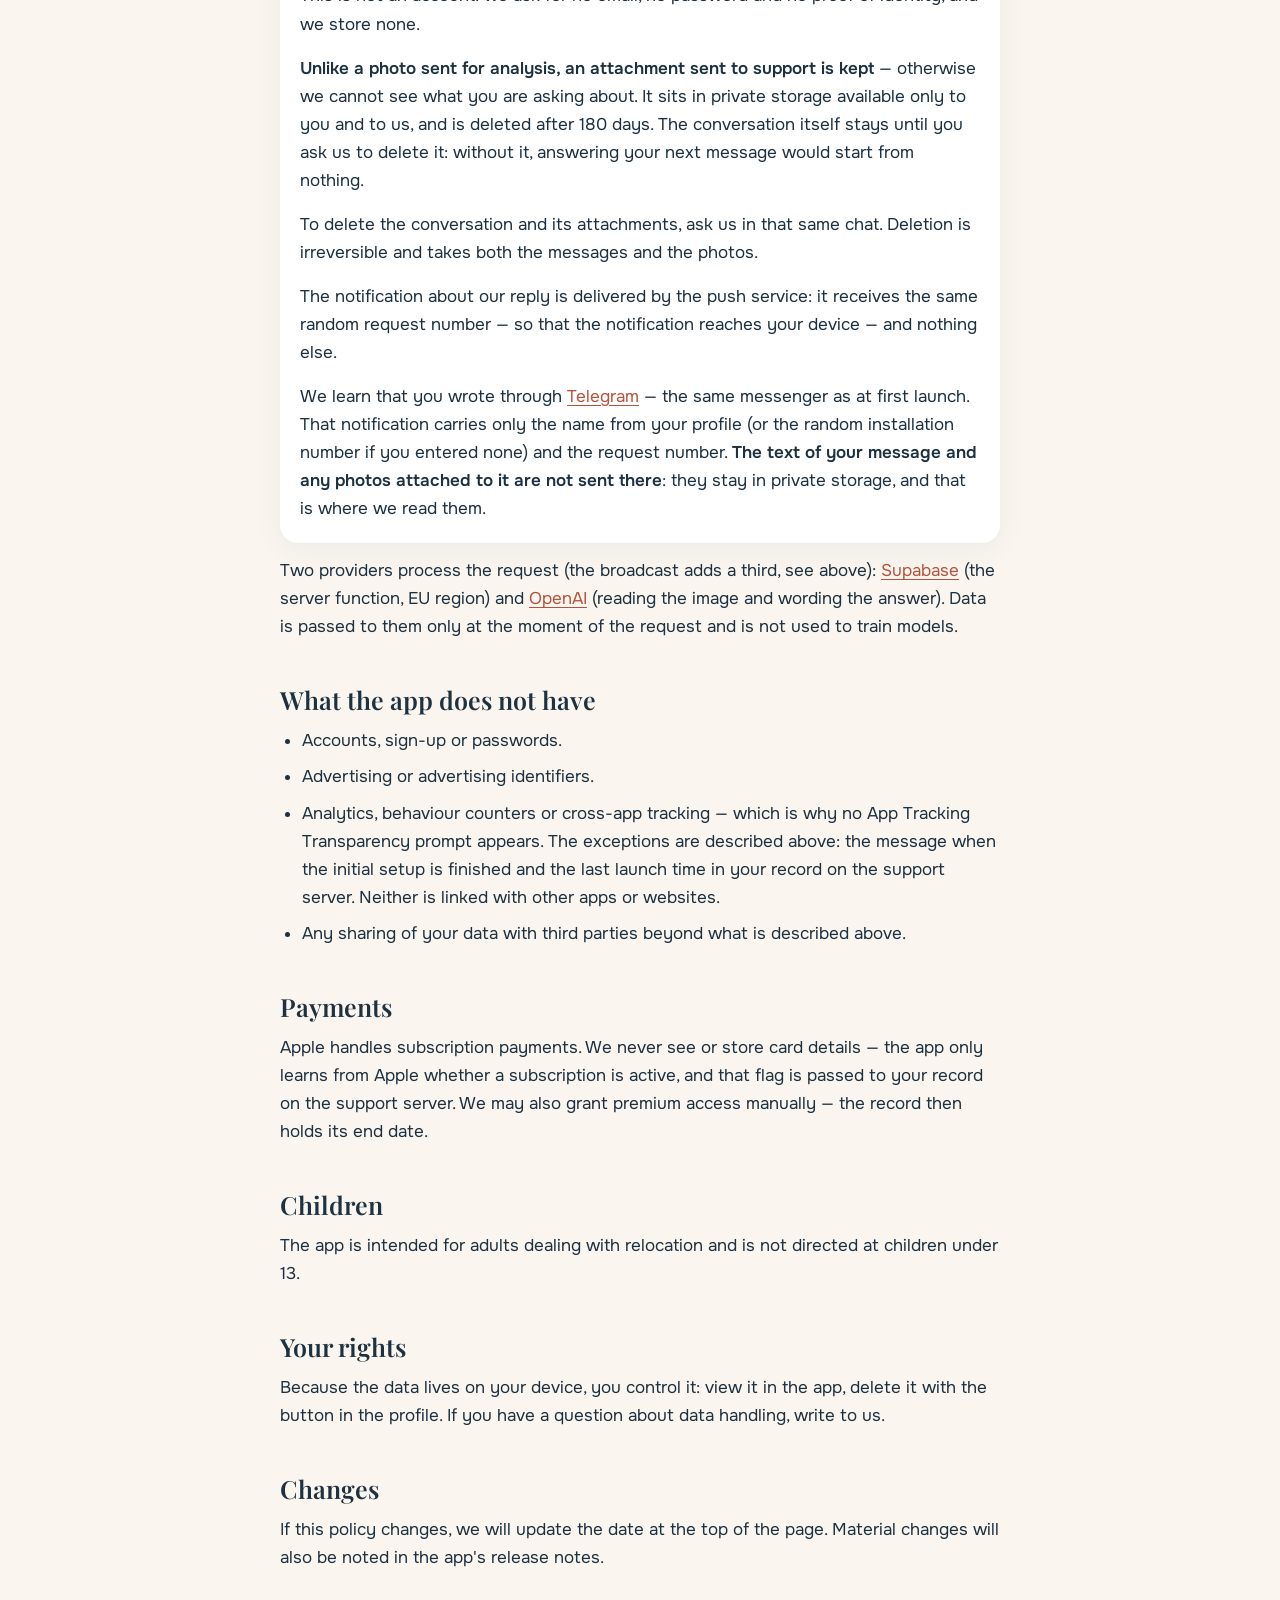
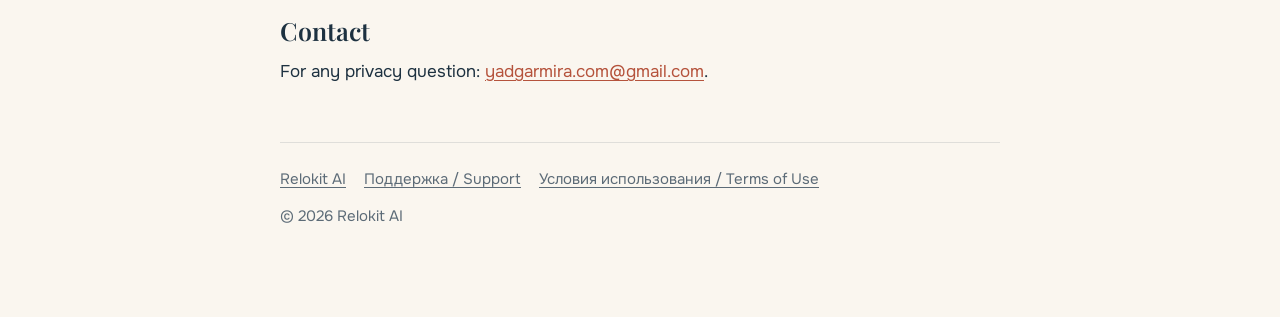
==== commit e8ce787b: "Политика: запись на сервере поддержки и премиум из консоли Co-Authored-By: Claude Opus 5.5 <noreply@" ====
--- a/privacy.html
+++ b/privacy.html
@@ -33,16 +33,16 @@
 
 <section data-lang="ru" class="active">
   <h1>Политика конфиденциальности</h1>
-  <p class="updated">Обновлено 28 сентября 2026 года</p>
+  <p class="updated">Обновлено 14 октября 2026 года</p>
 
   <div class="callout">
     <p><strong>Коротко.</strong> Relokit AI не требует регистрации и не заводит
     аккаунтов. Профиль, сроки, поездки и отметки хранятся только на вашем
     устройстве. Фотографии документов не сохраняются нигде — ни в приложении,
-    ни на сервере. Рекламы и трекинга в приложении нет. Один раз, когда вы
-    закончили первичную настройку, разработчику уходит сообщение о том, что
-    приложением начали пользоваться, — с именем и ответами опроса, но без дат
-    и документов.</p>
+    ни на сервере. Рекламы и трекинга в приложении нет. После первичной
+    настройки на нашем сервере поддержки появляется анонимная запись — имя,
+    ответы опроса и время последнего запуска, без дат и документов: по ней мы
+    видим, кто пользуется приложением, и можем открыть премиум вручную.</p>
   </div>
 
   <h2>Что хранится на устройстве</h2>
@@ -65,9 +65,10 @@
   Удаление приложения тоже стирает их безвозвратно.</p>
 
   <h2>Что уходит на сервер</h2>
-  <p>Приложение обращается к серверу в трёх случаях: когда вы сами задаёте
-  вопрос ассистенту, когда отправляете фотографию на разбор и один раз — когда
-  заканчиваете первичную настройку.</p>
+  <p>Приложение обращается к серверу, когда вы сами задаёте вопрос
+  ассистенту или отправляете фотографию на разбор, когда заканчиваете
+  первичную настройку и при запуске — чтобы обновить вашу запись в поддержке
+  и узнать, не открыт ли вам премиум.</p>
 
   <div class="card">
     <h3>Вопрос ассистенту</h3>
@@ -108,9 +109,9 @@
     ваши сроки, поездки и отметки. Вместе с сообщением, как и при запросе к
     ассистенту, передаётся случайный номер установки — он нужен только для
     суточного ограничения (см. ниже) и в само сообщение не попадает.</p>
-    <p>Имя передаётся <strong>только в этом сообщении</strong>. Вопросу
-    ассистенту оно по-прежнему не сопутствует: там уходит снимок ваших
-    обстоятельств, и имя в нём ничего не решает.</p>
+    <p>Вопросу ассистенту имя не сопутствует: там уходит снимок ваших
+    обстоятельств, и имя в нём ничего не решает. Кроме этого сообщения, имя
+    хранится только в вашей записи на сервере поддержки (см. ниже).</p>
     <p>Сообщение отправляется <strong>один раз за установку</strong> и
     доставляется нам в мессенджер
     <a href="https://telegram.org/privacy" rel="noopener">Telegram</a>. Те же
@@ -120,6 +121,29 @@
     ни с вашим устройством. Чтобы удалить запись, напишите нам: найдём её по
     имени и дате. Если в момент настройки интернета не было, сообщение уйдёт
     при следующем запуске приложения.</p>
+  </div>
+
+  <div class="card">
+    <h3>Ваша запись на сервере поддержки</h3>
+    <p>После первичной настройки приложение заводит на нашем сервере поддержки
+    (регион ЕС) <strong>анонимную запись</strong> — со случайным номером, без
+    почты и пароля. В ней: <strong>имя</strong>, страна гражданства, город,
+    цель пребывания, тип вида на жительство и есть ли он уже, есть ли супруг и
+    сколько детей, язык интерфейса, платформа и версия приложения, время первого
+    и <strong>последнего запуска</strong>, а также есть ли подписка в App Store.
+    Запись обновляется при запуске приложения — не чаще раза в 15 минут — и
+    когда вы меняете ответы в профиле.</p>
+    <p>Зачем она: видеть, кто пользуется приложением, отвечать в поддержке, не
+    переспрашивая, и <strong>открывать премиум-доступ вручную</strong>. Если мы
+    его открыли, в записи хранится срок доступа, и приложение читает его при
+    запуске.</p>
+    <p><strong>Не передаются</strong> даты въезда, окончания паспорта и вида на
+    жительство, ваши сроки, поездки, отметки и данные досье, включая номер
+    паспорта.</p>
+    <p>Доступ к записи есть только у нас. Тот же случайный номер получает служба
+    рассылок — чтобы наше сообщение пришло на ваше устройство. Кнопка «Удалить
+    все данные» стирает данные на устройстве, но не эту запись: чтобы удалить
+    её, напишите нам.</p>
   </div>
 
   <div class="card">
@@ -174,15 +198,12 @@
 
   <div class="card">
     <h3>Сообщение в поддержку</h3>
-    <p>Если вы пишете нам из приложения, на сервер уходит текст сообщения,
-    приложенные к нему фотографии, <strong>имя из вашего профиля</strong>, язык
-    интерфейса, версия приложения и платформа, а также время первого и
-    последнего запуска. Имя нужно, чтобы отвечал живой человек, который
-    понимает, с кем говорит; если вы его не указывали, обращение опознаётся
-    случайным номером установки.</p>
-    <p><strong>Города, гражданства, дат поездок и данных досье — включая номер
-    паспорта — в поддержку не передаётся.</strong> Всё это остаётся на
-    устройстве.</p>
+    <p>Если вы пишете нам из приложения, на сервер уходит текст сообщения и
+    приложенные к нему фотографии. Обращение привязано к вашей записи на
+    сервере поддержки (см. выше), поэтому отвечающий видит ваше имя и ответы
+    опроса и не переспрашивает их.</p>
+    <p><strong>Дат поездок, сроков и данных досье — включая номер паспорта — в
+    поддержку не передаётся.</strong> Всё это остаётся на устройстве.</p>
     <p>Это не учётная запись: ни почты, ни пароля, ни подтверждения личности мы
     не просим и не храним.</p>
     <p><strong>Вложение в поддержку, в отличие от разбора по фото,
@@ -216,16 +237,19 @@
     <li>Аккаунтов, регистрации и паролей.</li>
     <li>Рекламы и рекламных идентификаторов.</li>
     <li>Аналитики, счётчиков поведения и трекинга между приложениями — поэтому
-    запрос App Tracking Transparency не показывается. Единственное исключение
-    описано выше: одно сообщение о завершении первичной настройки.</li>
+    запрос App Tracking Transparency не показывается. Исключения описаны выше:
+    сообщение о завершении первичной настройки и время последнего запуска в
+    вашей записи на сервере поддержки. С другими приложениями и сайтами эти
+    сведения не связываются.</li>
     <li>Передачи ваших данных третьим лицам в любых иных целях, кроме
     описанных выше.</li>
   </ul>
 
   <h2>Платежи</h2>
-  <p>Если в приложении появится платная подписка, оплату проводит Apple.
-  Реквизиты карты мы не видим и не храним — приложение получает от Apple только
-  сведения о том, активна подписка или нет.</p>
+  <p>Оплату подписки проводит Apple. Реквизиты карты мы не видим и не храним —
+  приложение получает от Apple только сведения о том, активна подписка или нет,
+  и этот признак передаётся в вашу запись на сервере поддержки. Премиум-доступ
+  мы можем открыть и вручную — тогда в записи хранится его срок.</p>
 
   <h2>Дети</h2>
   <p>Приложение предназначено для взрослых, решающих вопросы переезда, и не
@@ -247,16 +271,16 @@
 
 <section data-lang="en">
   <h1>Privacy Policy</h1>
-  <p class="updated">Updated 28 September 2026</p>
+  <p class="updated">Updated 14 October 2026</p>
 
   <div class="callout">
     <p><strong>In short.</strong> Relokit AI requires no registration and
     creates no accounts. Your profile, deadlines, trips and checkmarks stay on
     your device. Photos of documents are stored nowhere — neither in the app nor
-    on the server. There is no advertising or tracking. Once, when you finish
-    the initial setup, a message telling us that someone started using the app
-    is sent to the developer — with your name and survey answers, but no dates
-    and no documents.</p>
+    on the server. There is no advertising or tracking. After the initial setup
+    an anonymous record appears on our support server — your name, survey
+    answers and last launch time, with no dates and no documents: it shows us
+    who uses the app and lets us grant premium manually.</p>
   </div>
 
   <h2>What stays on your device</h2>
@@ -279,9 +303,10 @@
   data</strong>. Deleting the app removes it permanently as well.</p>
 
   <h2>What goes to the server</h2>
-  <p>The app contacts the server in three cases: when you ask the assistant a
-  question, when you send a photo to be explained, and once — when you finish
-  the initial setup.</p>
+  <p>The app contacts the server when you ask the assistant a question or send
+  a photo to be explained, when you finish the initial setup, and at launch —
+  to refresh your record in support and to learn whether premium has been
+  granted to you.</p>
 
   <div class="card">
     <h3>A question to the assistant</h3>
@@ -325,9 +350,10 @@
     checkmarks are not sent. As with a question to the assistant, the random
     installation number travels with the request — it serves the daily cap only
     (see below) and does not appear in the message itself.</p>
-    <p>Your name is sent <strong>in this message only</strong>. It still does
-    not travel with a question to the assistant: what goes there is a snapshot
-    of your circumstances, and your name decides nothing in it.</p>
+    <p>Your name does not travel with a question to the assistant: what goes
+    there is a snapshot of your circumstances, and your name decides nothing in
+    it. Besides this message, your name is kept only in your record on the
+    support server (see below).</p>
     <p>The message is sent <strong>once per installation</strong> and reaches us
     through the <a href="https://telegram.org/privacy" rel="noopener">Telegram</a>
     messenger. The same details are <strong>kept</strong> in a list of sign-ups
@@ -336,6 +362,28 @@
     support conversation nor your device. To have it deleted, write to us: we
     will find it by name and date. If you had no internet during setup, the
     message is sent at the next app launch.</p>
+  </div>
+
+  <div class="card">
+    <h3>Your record on the support server</h3>
+    <p>After the initial setup the app creates an <strong>anonymous record</strong>
+    on our support server (EU region) — with a random number, no email and no
+    password. It holds: <strong>your name</strong>, country of citizenship, city,
+    purpose of stay, residence permit type and whether you already hold one,
+    whether you have a spouse and how many children, the interface language,
+    platform and app version, the time of your first and <strong>last
+    launch</strong>, and whether you have an App Store subscription. The record
+    is refreshed when the app launches — at most once every 15 minutes — and
+    when you change your answers in the profile.</p>
+    <p>Why: to see who uses the app, to answer in support without asking again,
+    and to <strong>grant premium access manually</strong>. If we grant it, the
+    record holds the access end date, and the app reads it at launch.</p>
+    <p><strong>Not sent:</strong> your entry date, passport and permit expiry
+    dates, deadlines, trips, checkmarks and anything from your document set,
+    the passport number included.</p>
+    <p>Only we can access the record. The push service receives the same random
+    number so that our message reaches your device. "Delete all data" erases
+    the data on your device but not this record: to delete it, write to us.</p>
   </div>
 
   <div class="card">
@@ -395,14 +443,12 @@
   <div class="card">
     <h3>A message to support</h3>
     <p>When you write to us from the app, the server receives the text of your
-    message, any photos attached to it, <strong>the name from your profile</strong>,
-    the interface language, the app version and the platform, plus the time of
-    your first and last launch. The name is there so that a real person answers
-    knowing who they are talking to; if you never entered one, the request is
-    identified by a random installation number.</p>
-    <p><strong>Your city, your citizenship, your travel dates and anything from
-    your document set — the passport number included — are not sent to
-    support.</strong> All of it stays on the device.</p>
+    message and any photos attached to it. The request is linked to your record
+    on the support server (see above), so whoever answers sees your name and
+    survey answers and does not ask for them again.</p>
+    <p><strong>Your travel dates, deadlines and anything from your document set
+    — the passport number included — are not sent to support.</strong> All of
+    it stays on the device.</p>
     <p>This is not an account: we ask for no email, no password and no proof of
     identity, and we store none.</p>
     <p><strong>Unlike a photo sent for analysis, an attachment sent to support
@@ -436,16 +482,19 @@
     <li>Accounts, sign-up or passwords.</li>
     <li>Advertising or advertising identifiers.</li>
     <li>Analytics, behaviour counters or cross-app tracking — which is why no
-    App Tracking Transparency prompt appears. The single exception is described
-    above: one message when the initial setup is finished.</li>
+    App Tracking Transparency prompt appears. The exceptions are described
+    above: the message when the initial setup is finished and the last launch
+    time in your record on the support server. Neither is linked with other
+    apps or websites.</li>
     <li>Any sharing of your data with third parties beyond what is described
     above.</li>
   </ul>
 
   <h2>Payments</h2>
-  <p>If a paid subscription becomes available, Apple handles the payment. We
-  never see or store card details — the app only learns from Apple whether a
-  subscription is active.</p>
+  <p>Apple handles subscription payments. We never see or store card details —
+  the app only learns from Apple whether a subscription is active, and that
+  flag is passed to your record on the support server. We may also grant
+  premium access manually — the record then holds its end date.</p>
 
   <h2>Children</h2>
   <p>The app is intended for adults dealing with relocation and is not directed
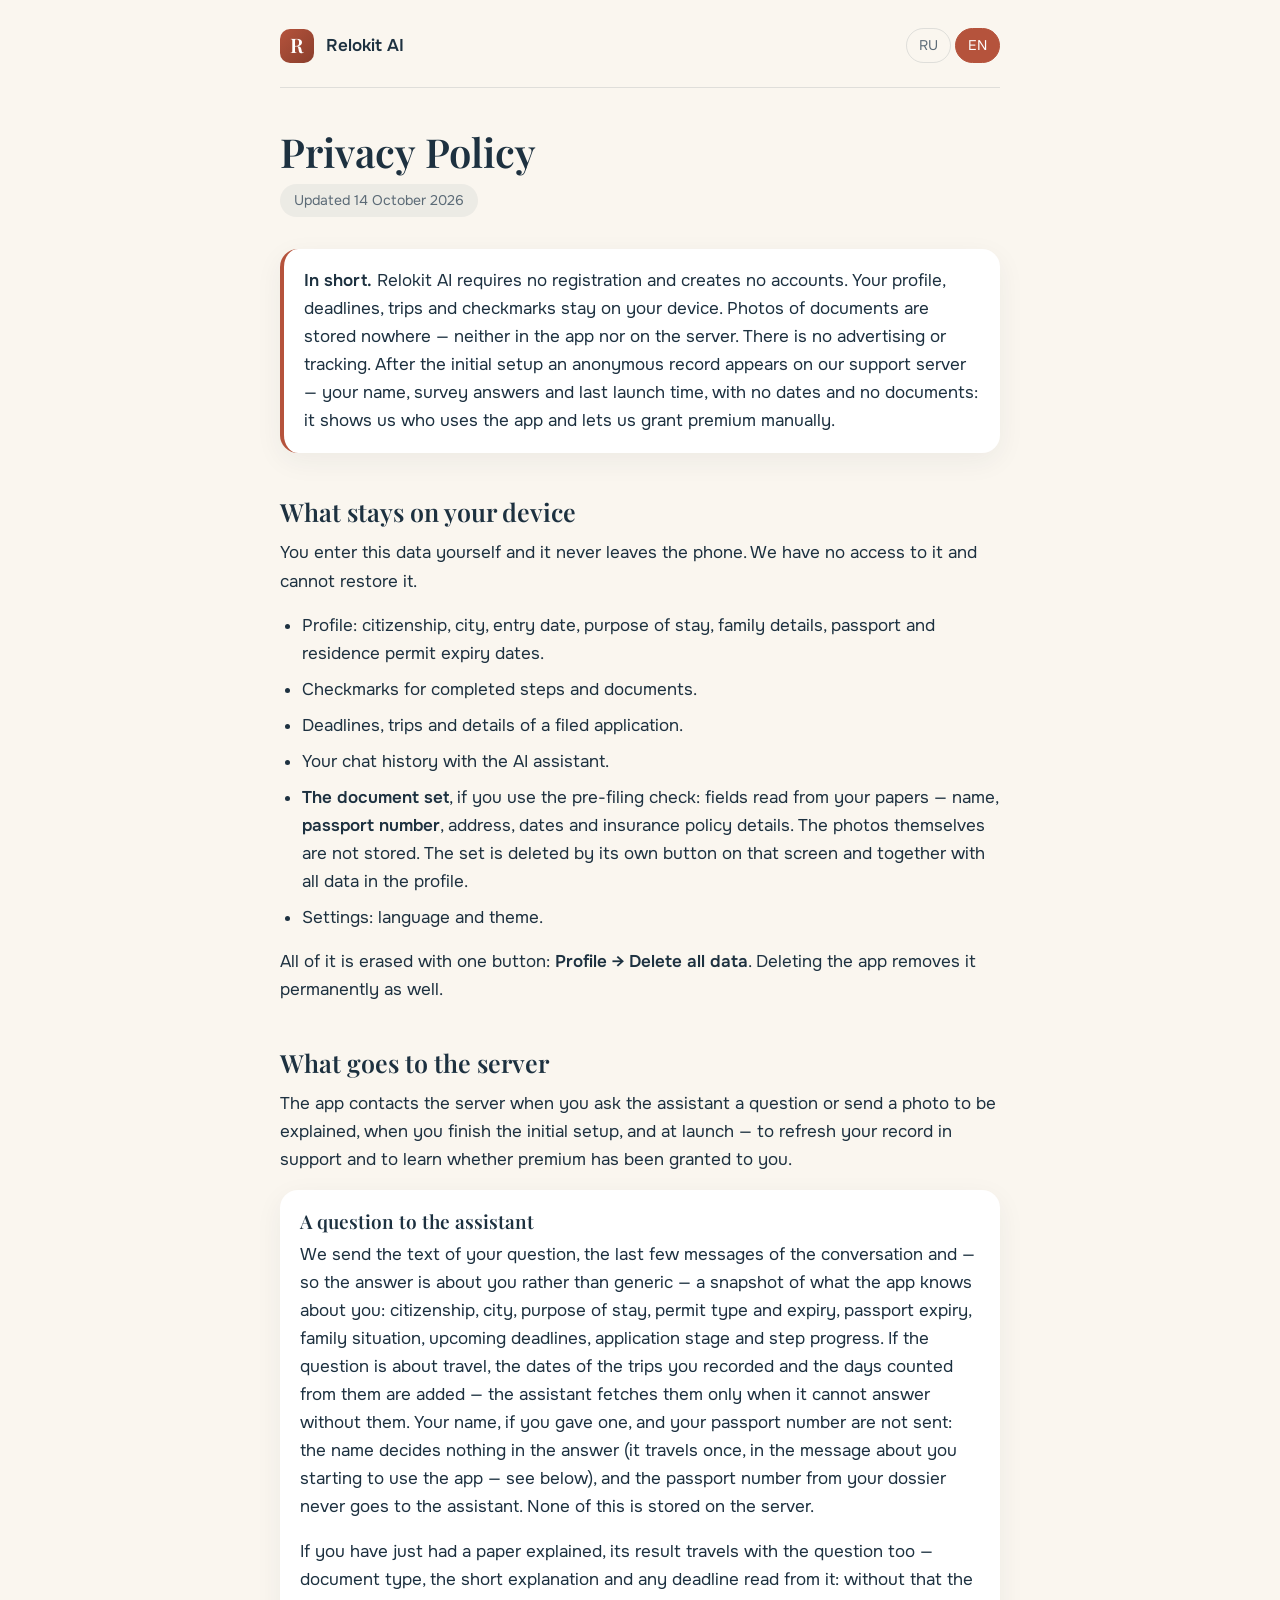
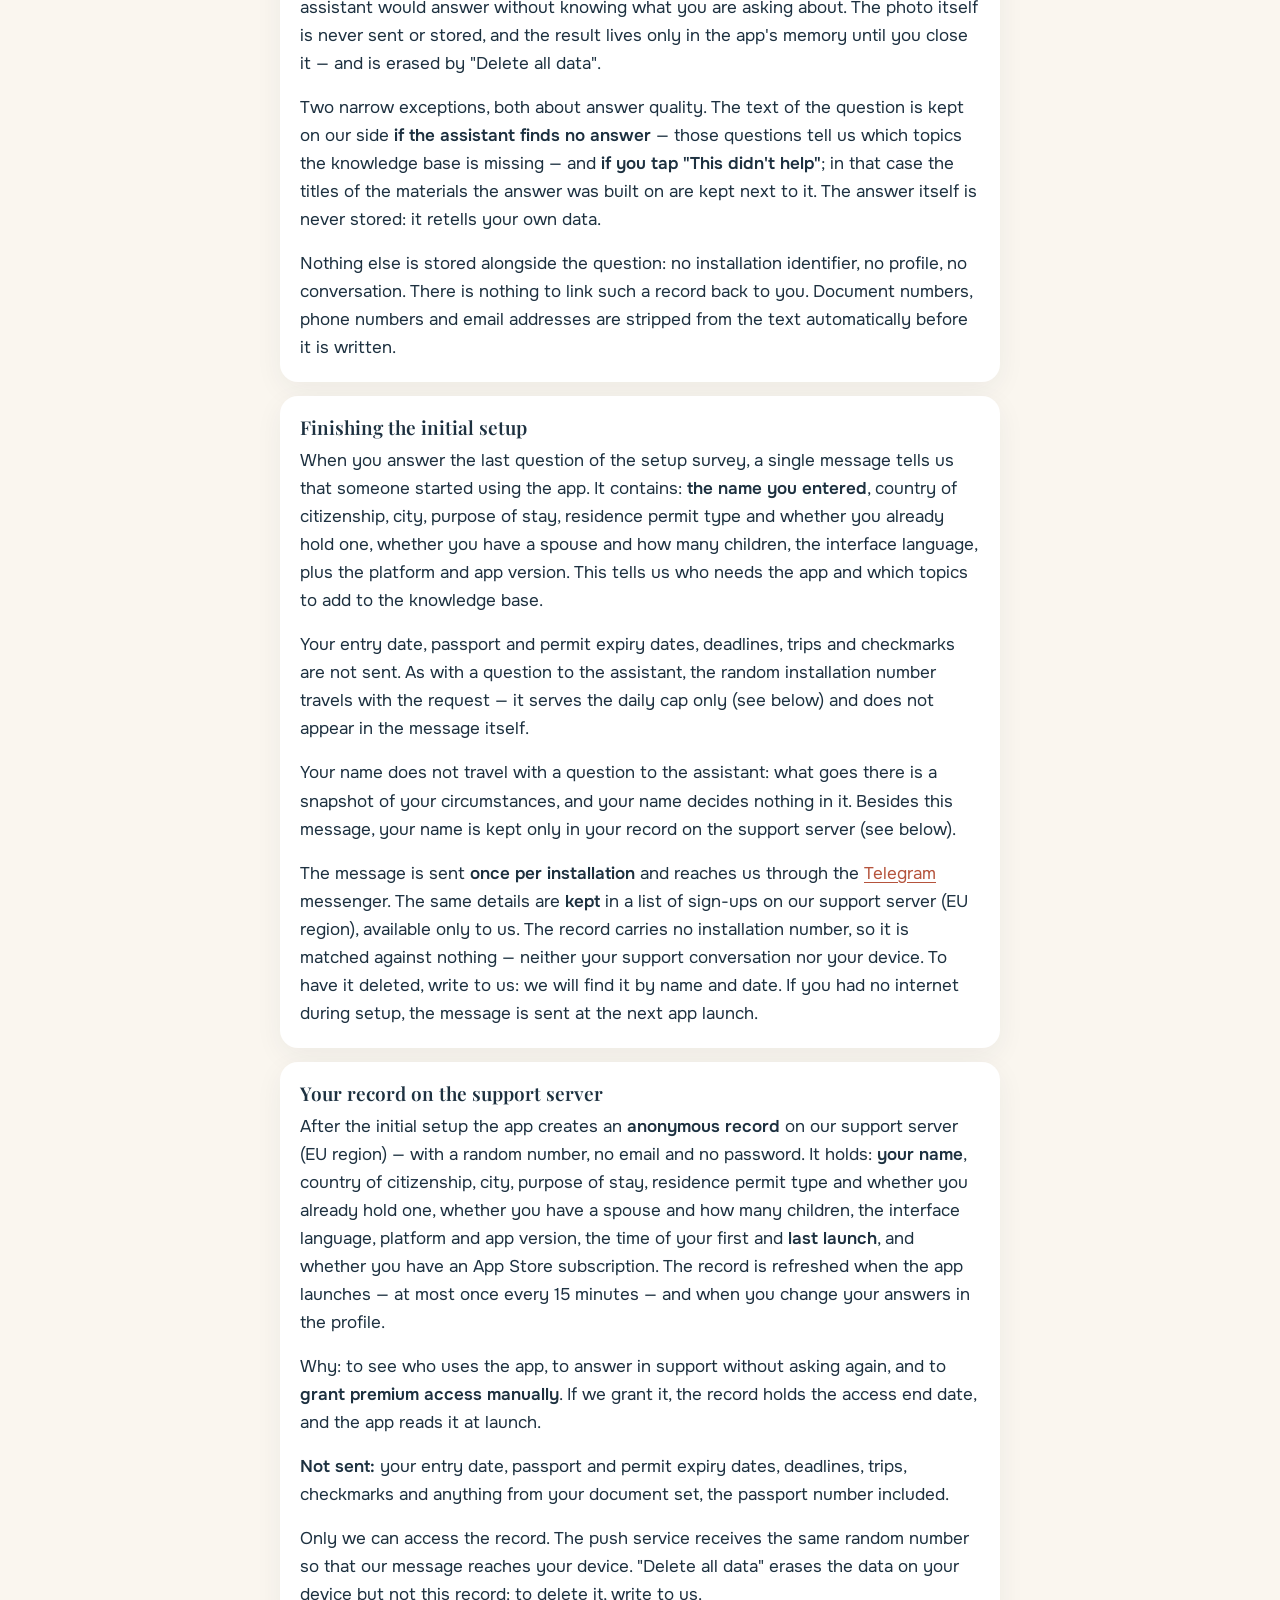
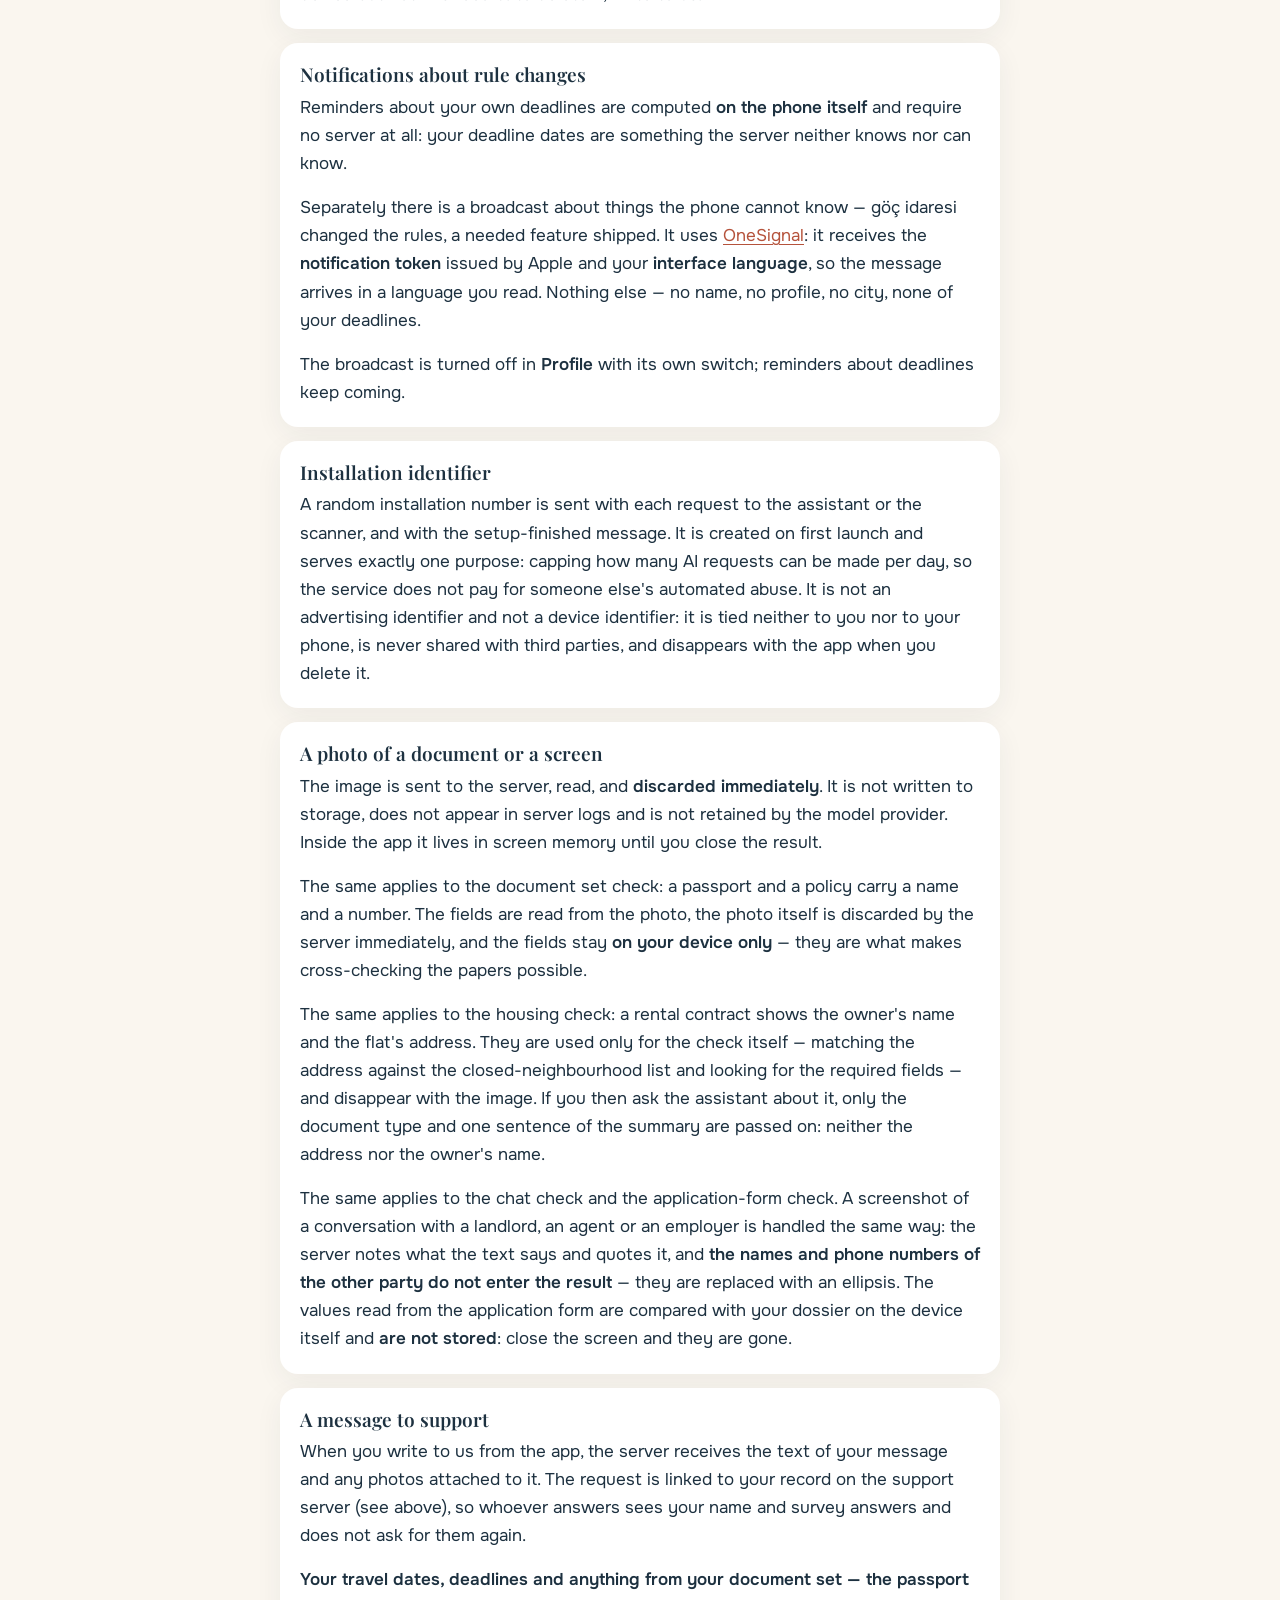
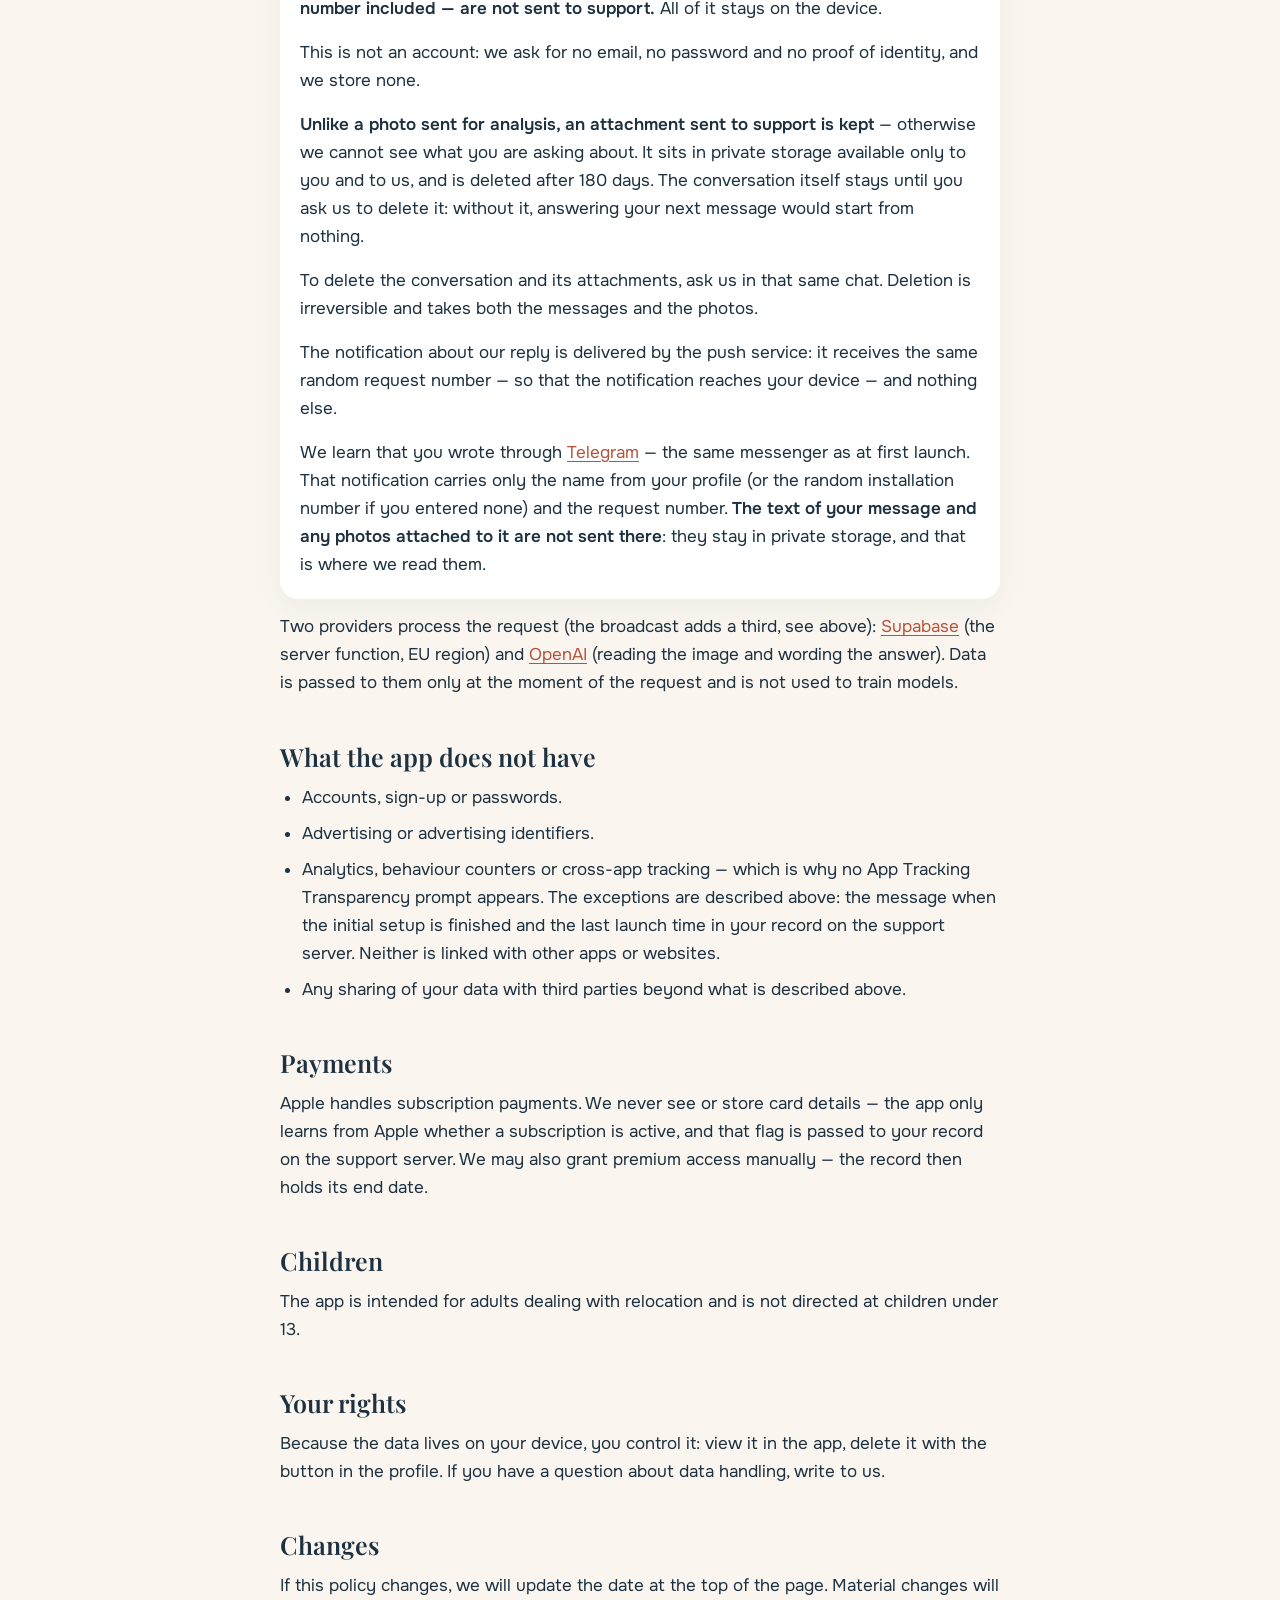
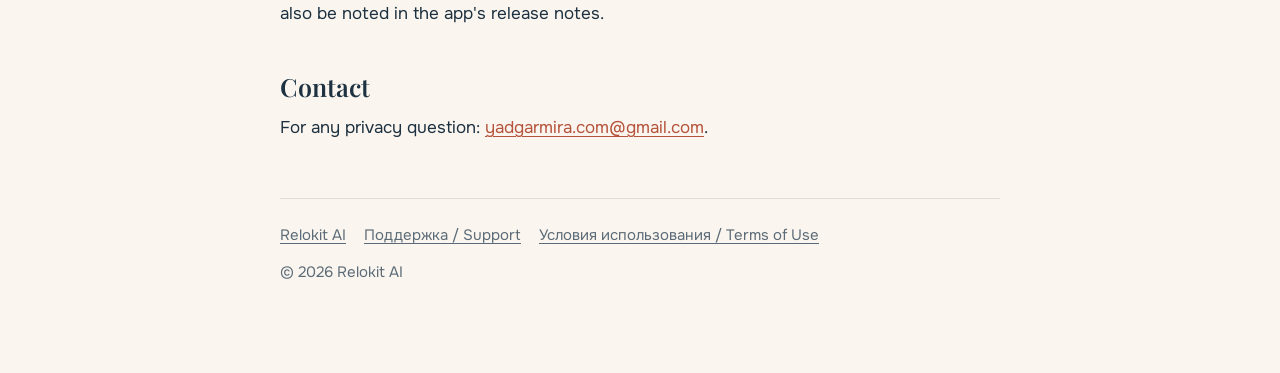
==== commit 32afe2f1: "Политика: даты поездок в ответах ассистента, номер паспорта из досье ему не уходит Co-Authored-By: C" ====
--- a/privacy.html
+++ b/privacy.html
@@ -76,10 +76,12 @@
     чтобы ответ был про вас, а не вообще — снимок того, что приложение о вас
     знает: гражданство, город, цель пребывания, тип и срок вида на жительство,
     срок паспорта, состав семьи, ближайшие сроки, этап заявления и прогресс по
-    шагам. Имя, если вы его указали, и номер паспорта не передаются:
+    шагам. Если вопрос о поездках, к ним добавляются даты записанных вами
+    поездок и посчитанные по ним дни — их берёт сам ассистент, когда без них не
+    ответить. Имя, если вы его указали, и номер паспорта не передаются:
     имя ничего не решает в ответе (оно уходит один раз — в сообщении о начале
-    пользования, см. ниже), а паспорт приложение не спрашивает вовсе. Ничего
-    из перечисленного на сервере не сохраняется.</p>
+    пользования, см. ниже), а номер паспорта из досье ассистенту не уходит
+    никогда. Ничего из перечисленного на сервере не сохраняется.</p>
     <p>Если вы только что разбирали бумагу, вместе с вопросом передаётся и её
     разбор — тип документа, краткое объяснение и прочитанный срок: без этого
     ассистент отвечал бы, не зная, о чём вы спрашиваете. Сама фотография не
@@ -314,10 +316,13 @@
     conversation and — so the answer is about you rather than generic — a
     snapshot of what the app knows about you: citizenship, city, purpose of
     stay, permit type and expiry, passport expiry, family situation, upcoming
-    deadlines, application stage and step progress. Your name, if you gave one, and your passport
+    deadlines, application stage and step progress. If the question is about
+    travel, the dates of the trips you recorded and the days counted from them
+    are added — the assistant fetches them only when it cannot answer without
+    them. Your name, if you gave one, and your passport
     number are not sent: the name decides nothing in the answer (it travels
     once, in the message about you starting to use the app — see below), and
-    the app never asks for the passport number at all. None of this
+    the passport number from your dossier never goes to the assistant. None of this
     is stored on the server.</p>
     <p>If you have just had a paper explained, its result travels with the
     question too — document type, the short explanation and any deadline read
